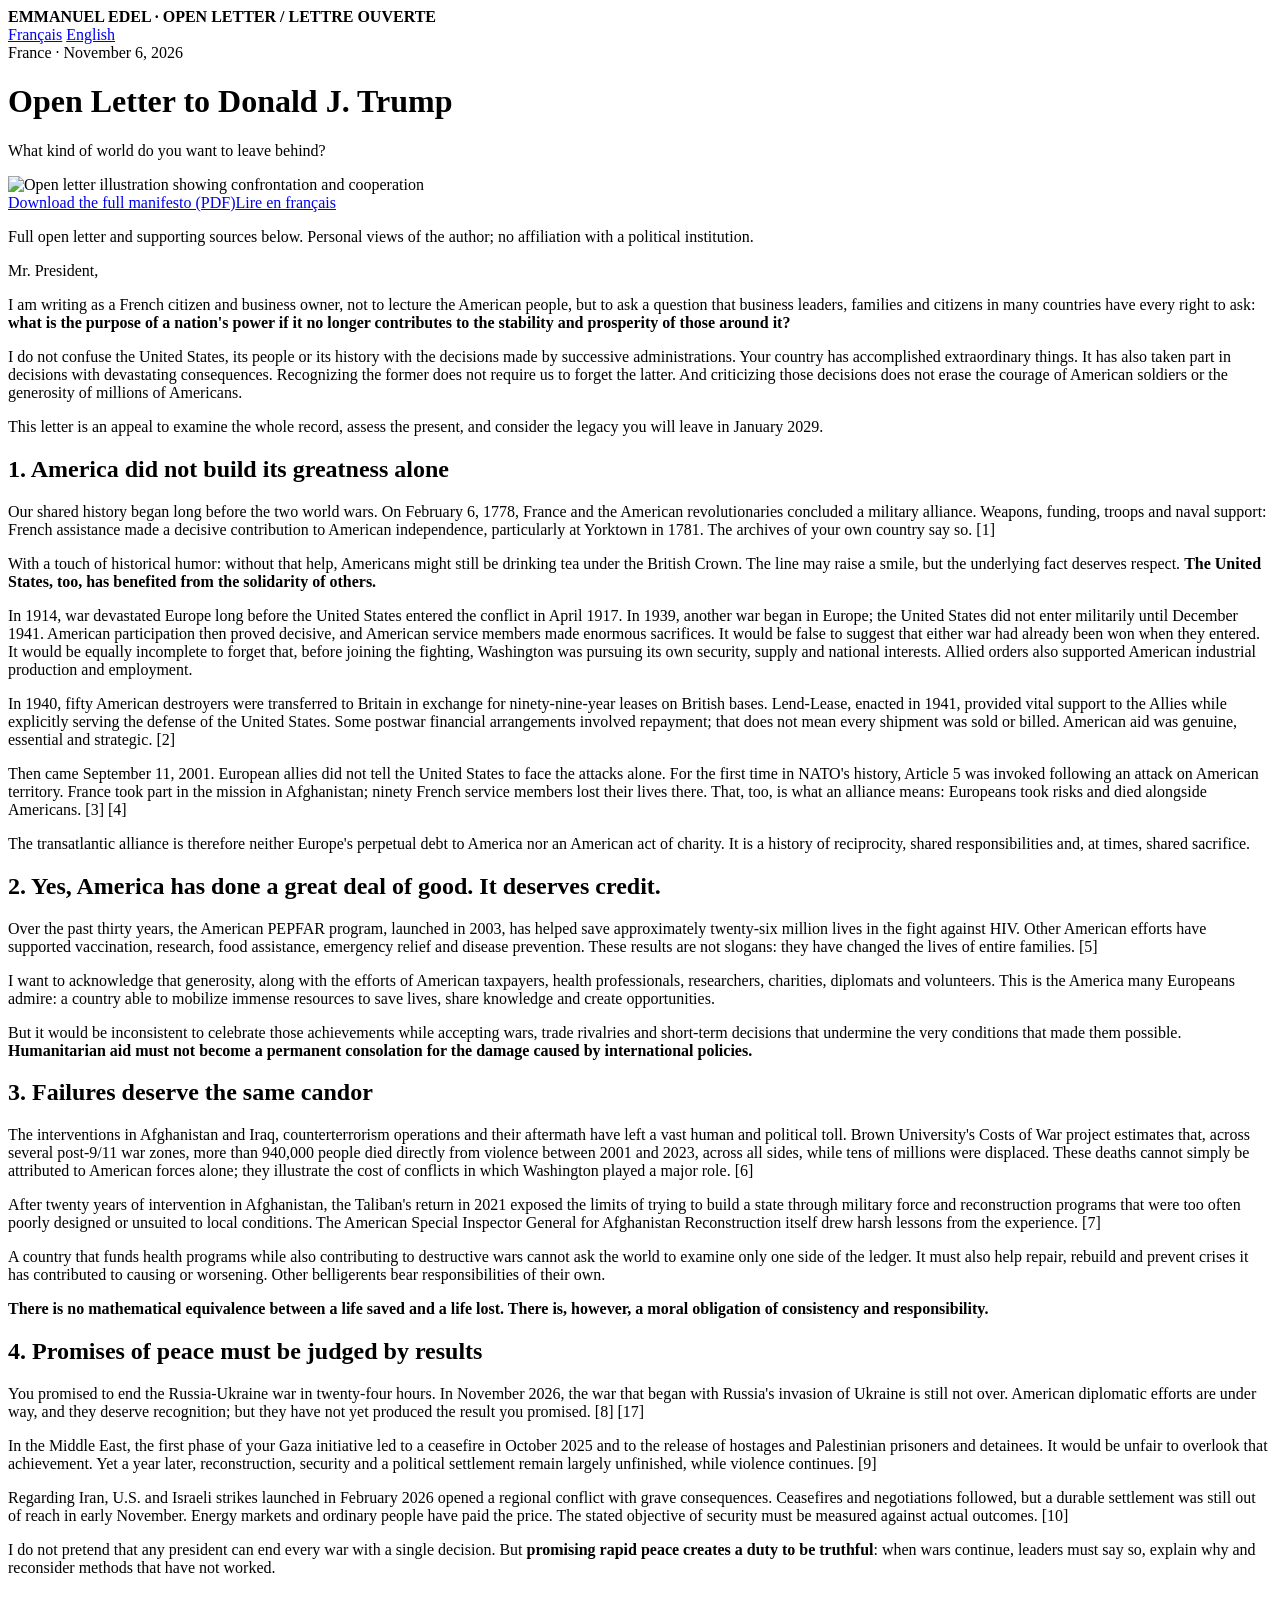
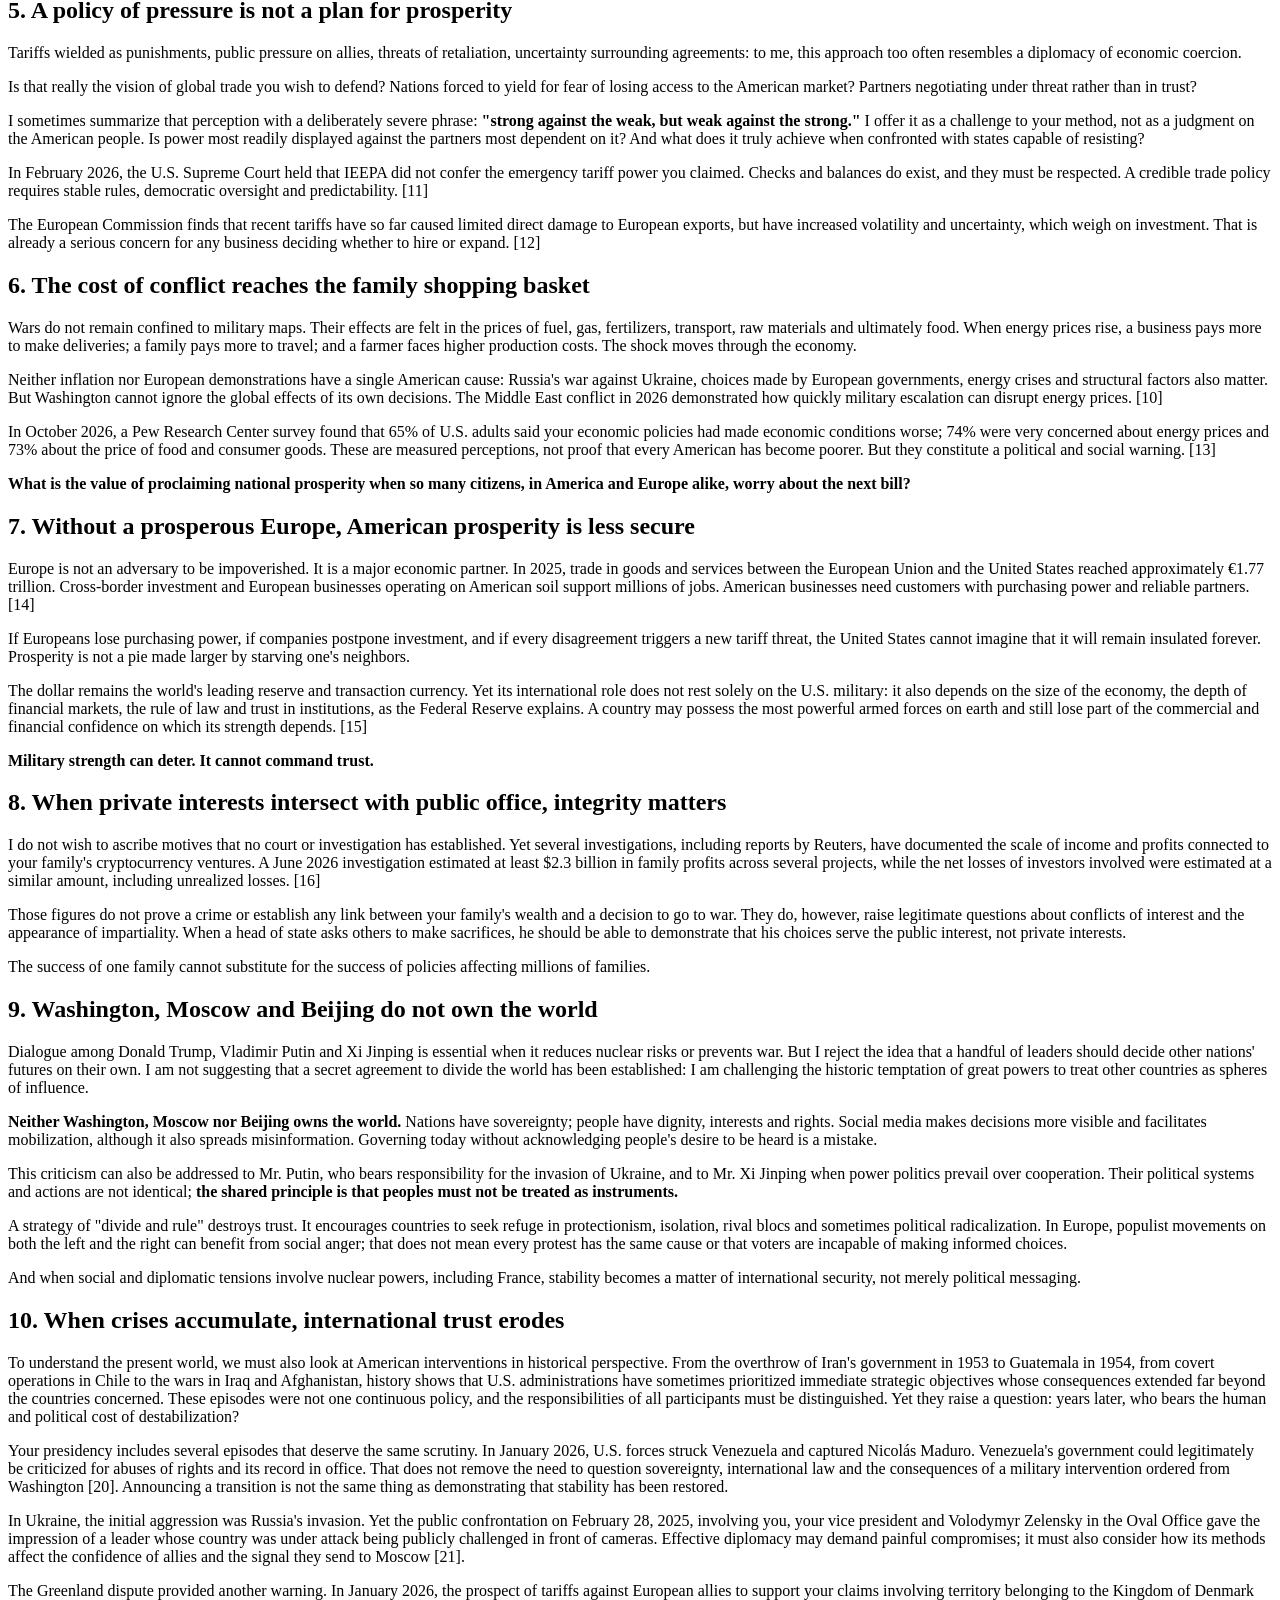
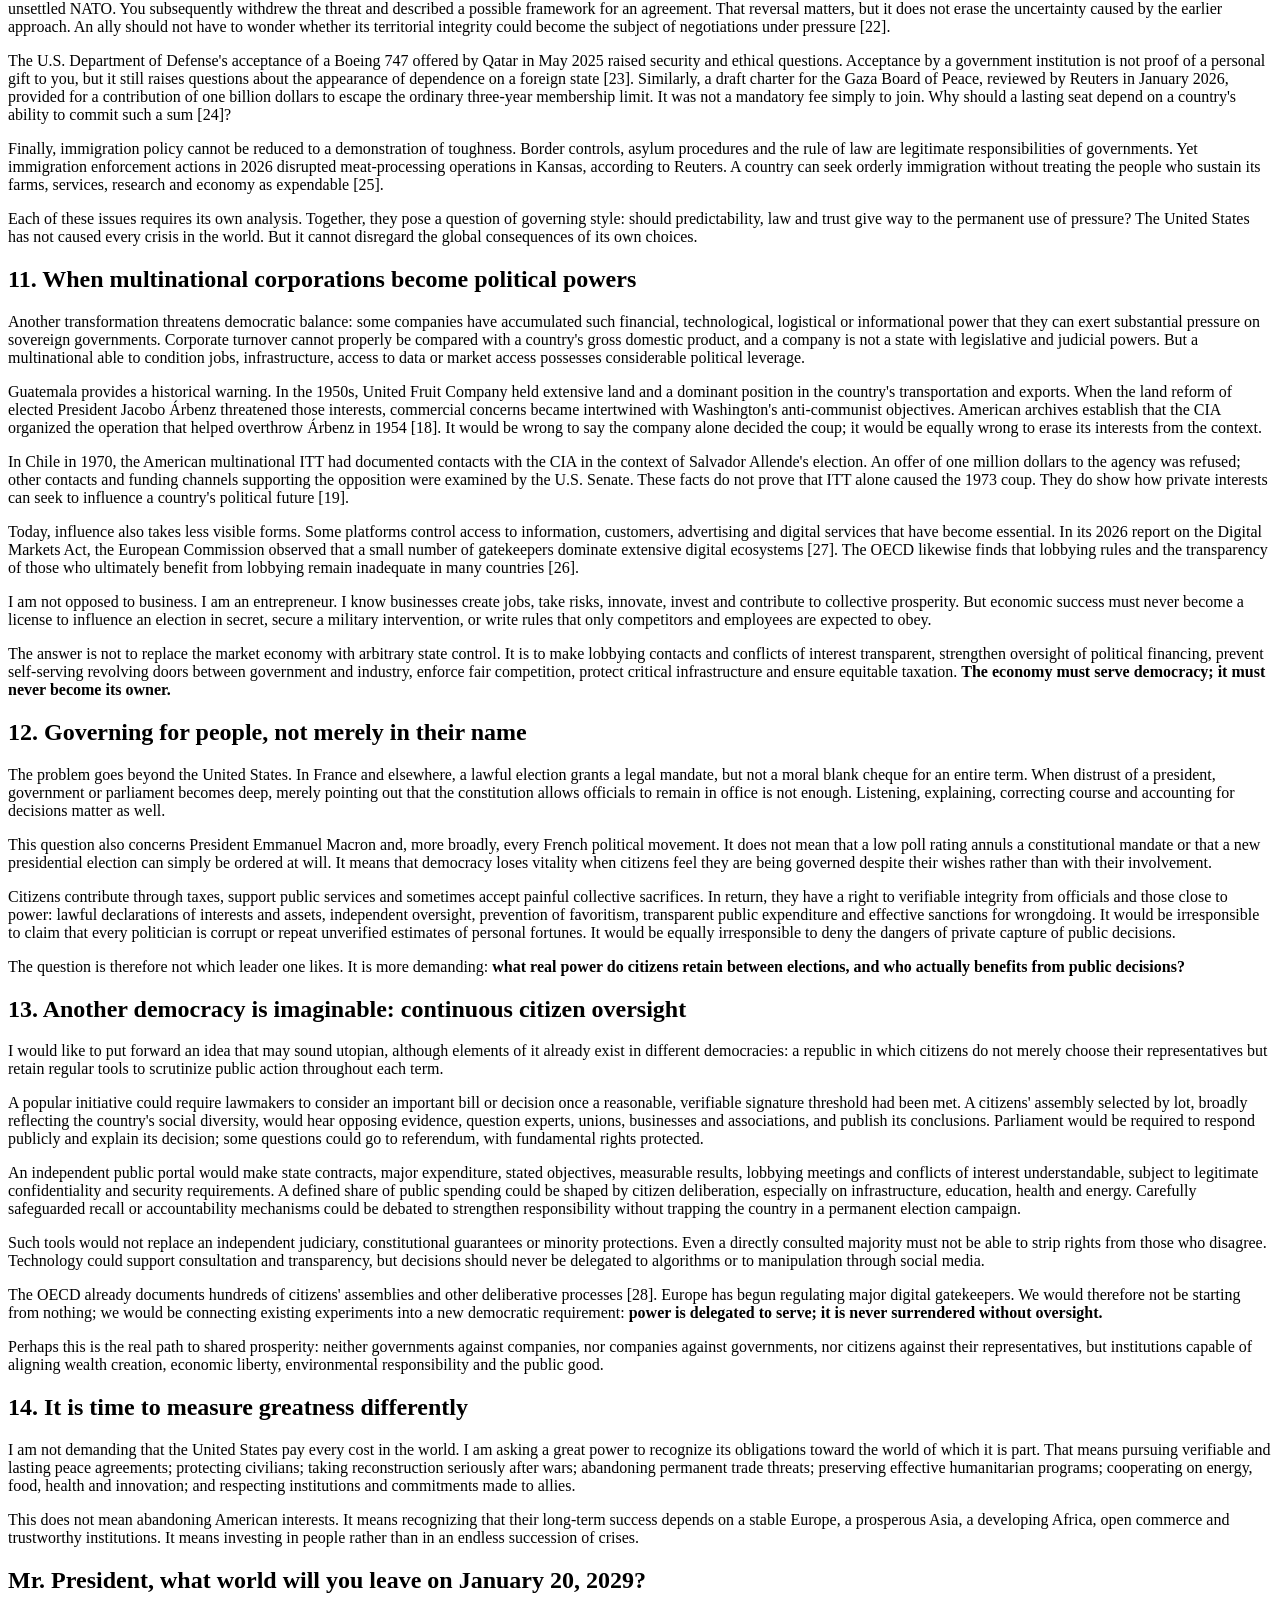
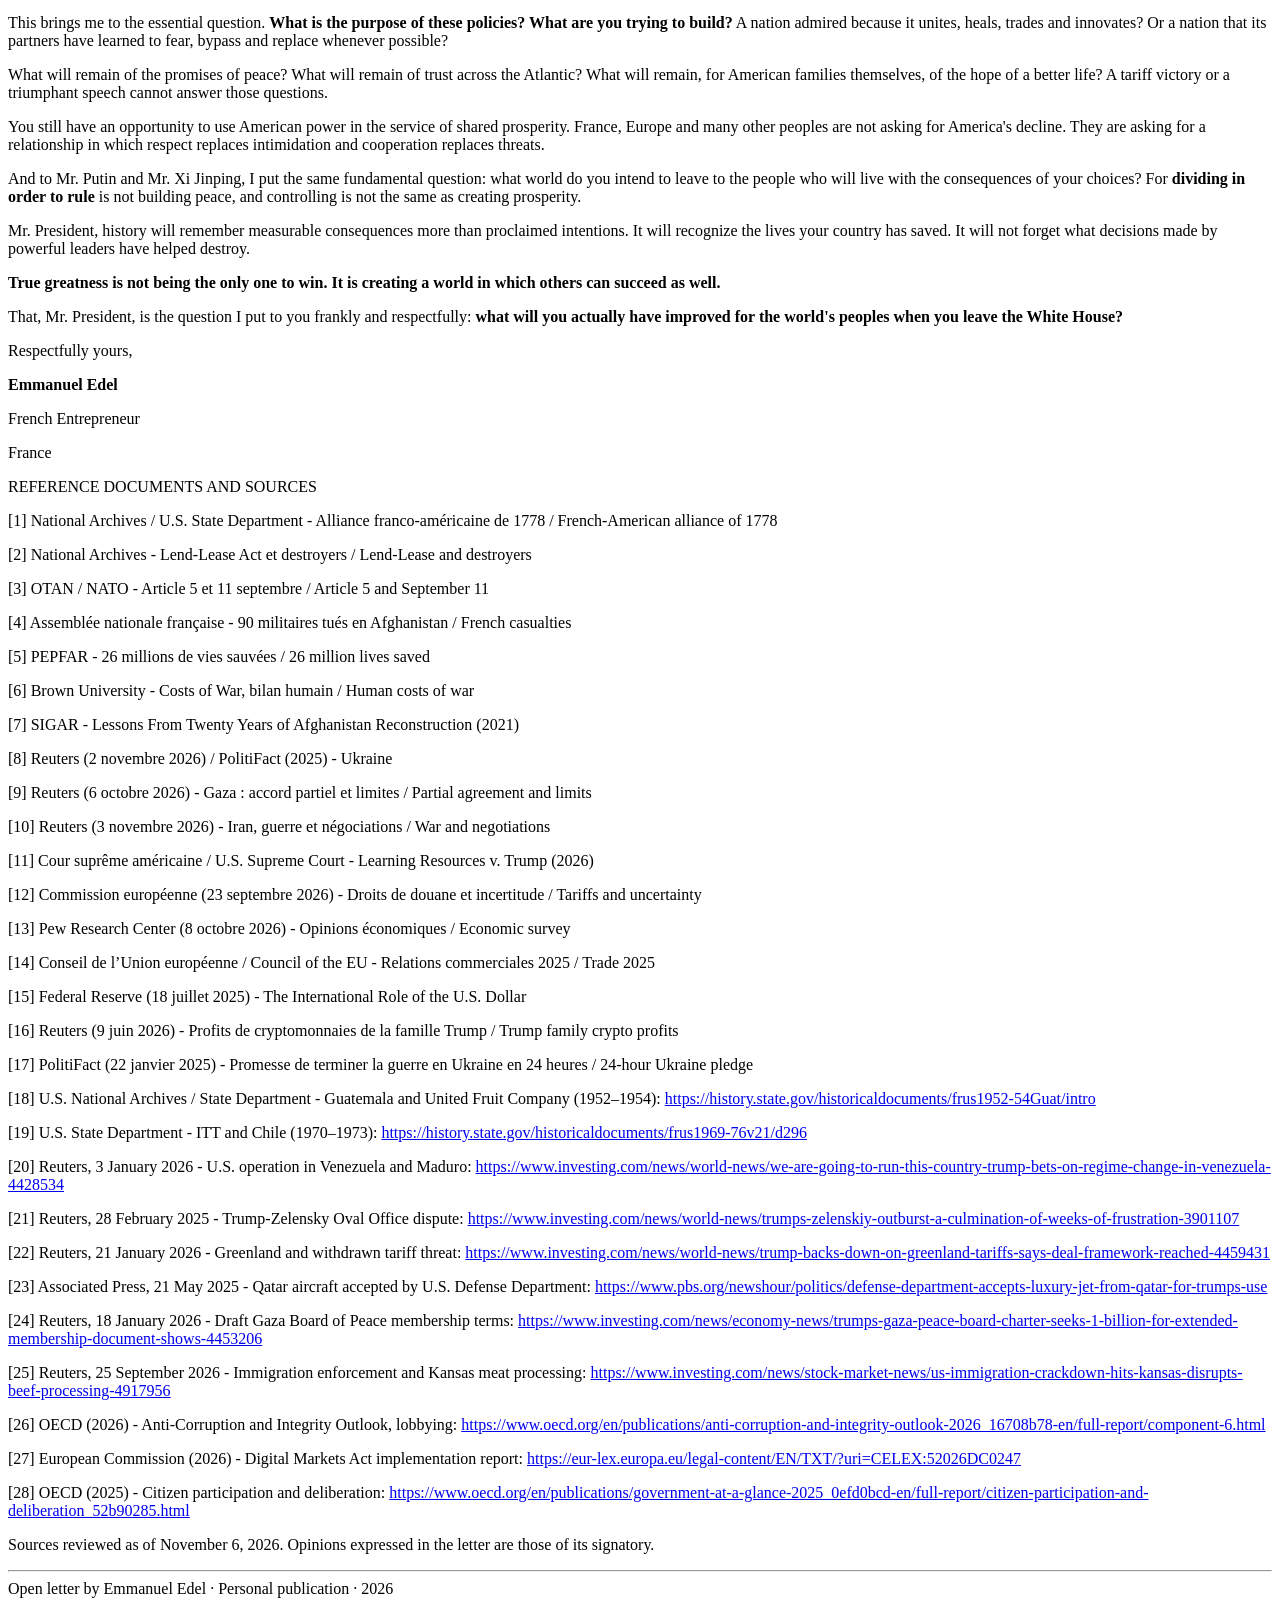
==== index.html @ 05bc0a92 "Publish index.html full bilingual manifesto page" ====
<!DOCTYPE html>
<html lang="en"><head><meta charset="utf-8"/><meta content="width=device-width,initial-scale=1" name="viewport"/><meta content="What kind of world do you want to leave behind?" name="description"/><title>Open Letter to Donald J. Trump — Emmanuel Edel</title><link href="style.css" rel="stylesheet"/><link href="index.html" hreflang="en" rel="alternate"/><link href="fr.html" hreflang="fr" rel="alternate"/><meta content="article" property="og:type"/><meta content="Open letter to Donald Trump | Emmanuel Edel" property="og:title"/><meta content="What kind of world do you want to leave behind? A sourced open letter in English and French." property="og:description"/><meta content="https://emmanuel67140.github.io/manifeste-avenir-des-peuples/poster-en.png" property="og:image"/><link href="https://emmanuel67140.github.io/manifeste-avenir-des-peuples/index.html" rel="canonical"/></head>
<body><div class="top"><div><b>EMMANUEL EDEL · OPEN LETTER / LETTRE OUVERTE</b><nav aria-label="Language"><a href="fr.html" lang="fr">Français</a> <a href="index.html" lang="en">English</a></nav></div></div>
<header><div class="date">France · November 6, 2026</div>
<h1>Open Letter to Donald J. Trump</h1><p class="dek">What kind of world do you want to leave behind?</p>
<img alt="Open letter illustration showing confrontation and cooperation" class="heroimg" loading="lazy" src="poster-en.png"/>
<div class="actions"><a class="btn" download="" href="manifesto-en.pdf">Download the full manifesto (PDF)</a><a class="btn alt" href="fr.html">Lire en français</a></div></header>
<p class="summary">Full open letter and supporting sources below. Personal views of the author; no affiliation with a political institution.</p>
<div class="layout"><div></div><article>
<p>Mr. President,</p><p>I am writing as a French citizen and business owner, not to lecture the American people, but to ask a question that business leaders, families and citizens in many countries have every right to ask: <strong>what is the purpose of a nation's power if it no longer contributes to the stability and prosperity of those around it?</strong></p><p>I do not confuse the United States, its people or its history with the decisions made by successive administrations. Your country has accomplished extraordinary things. It has also taken part in decisions with devastating consequences. Recognizing the former does not require us to forget the latter. And criticizing those decisions does not erase the courage of American soldiers or the generosity of millions of Americans.</p><p>This letter is an appeal to examine the whole record, assess the present, and consider the legacy you will leave in January 2029.</p><h2 id="section-1">1. America did not build its greatness alone</h2><p>Our shared history began long before the two world wars. On February 6, 1778, France and the American revolutionaries concluded a military alliance. Weapons, funding, troops and naval support: French assistance made a decisive contribution to American independence, particularly at Yorktown in 1781. The archives of your own country say so. [1]</p><p>With a touch of historical humor: without that help, Americans might still be drinking tea under the British Crown. The line may raise a smile, but the underlying fact deserves respect. <strong>The United States, too, has benefited from the solidarity of others.</strong></p><p>In 1914, war devastated Europe long before the United States entered the conflict in April 1917. In 1939, another war began in Europe; the United States did not enter militarily until December 1941. American participation then proved decisive, and American service members made enormous sacrifices. It would be false to suggest that either war had already been won when they entered. It would be equally incomplete to forget that, before joining the fighting, Washington was pursuing its own security, supply and national interests. Allied orders also supported American industrial production and employment.</p><p>In 1940, fifty American destroyers were transferred to Britain in exchange for ninety-nine-year leases on British bases. Lend-Lease, enacted in 1941, provided vital support to the Allies while explicitly serving the defense of the United States. Some postwar financial arrangements involved repayment; that does not mean every shipment was sold or billed. American aid was genuine, essential and strategic. [2]</p><p>Then came September 11, 2001. European allies did not tell the United States to face the attacks alone. For the first time in NATO's history, Article 5 was invoked following an attack on American territory. France took part in the mission in Afghanistan; ninety French service members lost their lives there. That, too, is what an alliance means: Europeans took risks and died alongside Americans. [3] [4]</p><p>The transatlantic alliance is therefore neither Europe's perpetual debt to America nor an American act of charity. It is a history of reciprocity, shared responsibilities and, at times, shared sacrifice.</p><h2 id="section-2">2. Yes, America has done a great deal of good. It deserves credit.</h2><p>Over the past thirty years, the American PEPFAR program, launched in 2003, has helped save approximately twenty-six million lives in the fight against HIV. Other American efforts have supported vaccination, research, food assistance, emergency relief and disease prevention. These results are not slogans: they have changed the lives of entire families. [5]</p><p>I want to acknowledge that generosity, along with the efforts of American taxpayers, health professionals, researchers, charities, diplomats and volunteers. This is the America many Europeans admire: a country able to mobilize immense resources to save lives, share knowledge and create opportunities.</p><p>But it would be inconsistent to celebrate those achievements while accepting wars, trade rivalries and short-term decisions that undermine the very conditions that made them possible. <strong>Humanitarian aid must not become a permanent consolation for the damage caused by international policies.</strong></p><h2 id="section-3">3. Failures deserve the same candor</h2><p>The interventions in Afghanistan and Iraq, counterterrorism operations and their aftermath have left a vast human and political toll. Brown University's Costs of War project estimates that, across several post-9/11 war zones, more than 940,000 people died directly from violence between 2001 and 2023, across all sides, while tens of millions were displaced. These deaths cannot simply be attributed to American forces alone; they illustrate the cost of conflicts in which Washington played a major role. [6]</p><p>After twenty years of intervention in Afghanistan, the Taliban's return in 2021 exposed the limits of trying to build a state through military force and reconstruction programs that were too often poorly designed or unsuited to local conditions. The American Special Inspector General for Afghanistan Reconstruction itself drew harsh lessons from the experience. [7]</p><p>A country that funds health programs while also contributing to destructive wars cannot ask the world to examine only one side of the ledger. It must also help repair, rebuild and prevent crises it has contributed to causing or worsening. Other belligerents bear responsibilities of their own.</p><p><strong>There is no mathematical equivalence between a life saved and a life lost. There is, however, a moral obligation of consistency and responsibility.</strong></p><h2 id="section-4">4. Promises of peace must be judged by results</h2><p>You promised to end the Russia-Ukraine war in twenty-four hours. In November 2026, the war that began with Russia's invasion of Ukraine is still not over. American diplomatic efforts are under way, and they deserve recognition; but they have not yet produced the result you promised. [8] [17]</p><p>In the Middle East, the first phase of your Gaza initiative led to a ceasefire in October 2025 and to the release of hostages and Palestinian prisoners and detainees. It would be unfair to overlook that achievement. Yet a year later, reconstruction, security and a political settlement remain largely unfinished, while violence continues. [9]</p><p>Regarding Iran, U.S. and Israeli strikes launched in February 2026 opened a regional conflict with grave consequences. Ceasefires and negotiations followed, but a durable settlement was still out of reach in early November. Energy markets and ordinary people have paid the price. The stated objective of security must be measured against actual outcomes. [10]</p><p>I do not pretend that any president can end every war with a single decision. But <strong>promising rapid peace creates a duty to be truthful</strong>: when wars continue, leaders must say so, explain why and reconsider methods that have not worked.</p><h2 id="section-5">5. A policy of pressure is not a plan for prosperity</h2><p>Tariffs wielded as punishments, public pressure on allies, threats of retaliation, uncertainty surrounding agreements: to me, this approach too often resembles a diplomacy of economic coercion.</p><p>Is that really the vision of global trade you wish to defend? Nations forced to yield for fear of losing access to the American market? Partners negotiating under threat rather than in trust?</p><p>I sometimes summarize that perception with a deliberately severe phrase: <strong>"strong against the weak, but weak against the strong."</strong> I offer it as a challenge to your method, not as a judgment on the American people. Is power most readily displayed against the partners most dependent on it? And what does it truly achieve when confronted with states capable of resisting?</p><p>In February 2026, the U.S. Supreme Court held that IEEPA did not confer the emergency tariff power you claimed. Checks and balances do exist, and they must be respected. A credible trade policy requires stable rules, democratic oversight and predictability. [11]</p><p>The European Commission finds that recent tariffs have so far caused limited direct damage to European exports, but have increased volatility and uncertainty, which weigh on investment. That is already a serious concern for any business deciding whether to hire or expand. [12]</p><h2 id="section-6">6. The cost of conflict reaches the family shopping basket</h2><p>Wars do not remain confined to military maps. Their effects are felt in the prices of fuel, gas, fertilizers, transport, raw materials and ultimately food. When energy prices rise, a business pays more to make deliveries; a family pays more to travel; and a farmer faces higher production costs. The shock moves through the economy.</p><p>Neither inflation nor European demonstrations have a single American cause: Russia's war against Ukraine, choices made by European governments, energy crises and structural factors also matter. But Washington cannot ignore the global effects of its own decisions. The Middle East conflict in 2026 demonstrated how quickly military escalation can disrupt energy prices. [10]</p><p>In October 2026, a Pew Research Center survey found that 65% of U.S. adults said your economic policies had made economic conditions worse; 74% were very concerned about energy prices and 73% about the price of food and consumer goods. These are measured perceptions, not proof that every American has become poorer. But they constitute a political and social warning. [13]</p><p><strong>What is the value of proclaiming national prosperity when so many citizens, in America and Europe alike, worry about the next bill?</strong></p><h2 id="section-7">7. Without a prosperous Europe, American prosperity is less secure</h2><p>Europe is not an adversary to be impoverished. It is a major economic partner. In 2025, trade in goods and services between the European Union and the United States reached approximately €1.77 trillion. Cross-border investment and European businesses operating on American soil support millions of jobs. American businesses need customers with purchasing power and reliable partners. [14]</p><p>If Europeans lose purchasing power, if companies postpone investment, and if every disagreement triggers a new tariff threat, the United States cannot imagine that it will remain insulated forever. Prosperity is not a pie made larger by starving one's neighbors.</p><p>The dollar remains the world's leading reserve and transaction currency. Yet its international role does not rest solely on the U.S. military: it also depends on the size of the economy, the depth of financial markets, the rule of law and trust in institutions, as the Federal Reserve explains. A country may possess the most powerful armed forces on earth and still lose part of the commercial and financial confidence on which its strength depends. [15]</p><p><strong>Military strength can deter. It cannot command trust.</strong></p><h2 id="section-8">8. When private interests intersect with public office, integrity matters</h2><p>I do not wish to ascribe motives that no court or investigation has established. Yet several investigations, including reports by Reuters, have documented the scale of income and profits connected to your family's cryptocurrency ventures. A June 2026 investigation estimated at least $2.3 billion in family profits across several projects, while the net losses of investors involved were estimated at a similar amount, including unrealized losses. [16]</p><p>Those figures do not prove a crime or establish any link between your family's wealth and a decision to go to war. They do, however, raise legitimate questions about conflicts of interest and the appearance of impartiality. When a head of state asks others to make sacrifices, he should be able to demonstrate that his choices serve the public interest, not private interests.</p><p>The success of one family cannot substitute for the success of policies affecting millions of families.</p><h2 id="section-9">9. Washington, Moscow and Beijing do not own the world</h2><p>Dialogue among Donald Trump, Vladimir Putin and Xi Jinping is essential when it reduces nuclear risks or prevents war. But I reject the idea that a handful of leaders should decide other nations' futures on their own. I am not suggesting that a secret agreement to divide the world has been established: I am challenging the historic temptation of great powers to treat other countries as spheres of influence.</p><p><strong>Neither Washington, Moscow nor Beijing owns the world.</strong> Nations have sovereignty; people have dignity, interests and rights. Social media makes decisions more visible and facilitates mobilization, although it also spreads misinformation. Governing today without acknowledging people's desire to be heard is a mistake.</p><p>This criticism can also be addressed to Mr. Putin, who bears responsibility for the invasion of Ukraine, and to Mr. Xi Jinping when power politics prevail over cooperation. Their political systems and actions are not identical; <strong>the shared principle is that peoples must not be treated as instruments.</strong></p><p>A strategy of "divide and rule" destroys trust. It encourages countries to seek refuge in protectionism, isolation, rival blocs and sometimes political radicalization. In Europe, populist movements on both the left and the right can benefit from social anger; that does not mean every protest has the same cause or that voters are incapable of making informed choices.</p><p>And when social and diplomatic tensions involve nuclear powers, including France, stability becomes a matter of international security, not merely political messaging.</p><h2 id="section-10">10. When crises accumulate, international trust erodes</h2><p>To understand the present world, we must also look at American interventions in historical perspective. From the overthrow of Iran's government in 1953 to Guatemala in 1954, from covert operations in Chile to the wars in Iraq and Afghanistan, history shows that U.S. administrations have sometimes prioritized immediate strategic objectives whose consequences extended far beyond the countries concerned. These episodes were not one continuous policy, and the responsibilities of all participants must be distinguished. Yet they raise a question: years later, who bears the human and political cost of destabilization?</p><p>Your presidency includes several episodes that deserve the same scrutiny. In January 2026, U.S. forces struck Venezuela and captured Nicolás Maduro. Venezuela's government could legitimately be criticized for abuses of rights and its record in office. That does not remove the need to question sovereignty, international law and the consequences of a military intervention ordered from Washington [20]. Announcing a transition is not the same thing as demonstrating that stability has been restored.</p><p>In Ukraine, the initial aggression was Russia's invasion. Yet the public confrontation on February 28, 2025, involving you, your vice president and Volodymyr Zelensky in the Oval Office gave the impression of a leader whose country was under attack being publicly challenged in front of cameras. Effective diplomacy may demand painful compromises; it must also consider how its methods affect the confidence of allies and the signal they send to Moscow [21].</p><p>The Greenland dispute provided another warning. In January 2026, the prospect of tariffs against European allies to support your claims involving territory belonging to the Kingdom of Denmark unsettled NATO. You subsequently withdrew the threat and described a possible framework for an agreement. That reversal matters, but it does not erase the uncertainty caused by the earlier approach. An ally should not have to wonder whether its territorial integrity could become the subject of negotiations under pressure [22].</p><p>The U.S. Department of Defense's acceptance of a Boeing 747 offered by Qatar in May 2025 raised security and ethical questions. Acceptance by a government institution is not proof of a personal gift to you, but it still raises questions about the appearance of dependence on a foreign state [23]. Similarly, a draft charter for the Gaza Board of Peace, reviewed by Reuters in January 2026, provided for a contribution of one billion dollars to escape the ordinary three-year membership limit. It was not a mandatory fee simply to join. Why should a lasting seat depend on a country's ability to commit such a sum [24]?</p><p>Finally, immigration policy cannot be reduced to a demonstration of toughness. Border controls, asylum procedures and the rule of law are legitimate responsibilities of governments. Yet immigration enforcement actions in 2026 disrupted meat-processing operations in Kansas, according to Reuters. A country can seek orderly immigration without treating the people who sustain its farms, services, research and economy as expendable [25].</p><p>Each of these issues requires its own analysis. Together, they pose a question of governing style: should predictability, law and trust give way to the permanent use of pressure? The United States has not caused every crisis in the world. But it cannot disregard the global consequences of its own choices.</p><h2 id="section-11">11. When multinational corporations become political powers</h2><p>Another transformation threatens democratic balance: some companies have accumulated such financial, technological, logistical or informational power that they can exert substantial pressure on sovereign governments. Corporate turnover cannot properly be compared with a country's gross domestic product, and a company is not a state with legislative and judicial powers. But a multinational able to condition jobs, infrastructure, access to data or market access possesses considerable political leverage.</p><p>Guatemala provides a historical warning. In the 1950s, United Fruit Company held extensive land and a dominant position in the country's transportation and exports. When the land reform of elected President Jacobo Árbenz threatened those interests, commercial concerns became intertwined with Washington's anti-communist objectives. American archives establish that the CIA organized the operation that helped overthrow Árbenz in 1954 [18]. It would be wrong to say the company alone decided the coup; it would be equally wrong to erase its interests from the context.</p><p>In Chile in 1970, the American multinational ITT had documented contacts with the CIA in the context of Salvador Allende's election. An offer of one million dollars to the agency was refused; other contacts and funding channels supporting the opposition were examined by the U.S. Senate. These facts do not prove that ITT alone caused the 1973 coup. They do show how private interests can seek to influence a country's political future [19].</p><p>Today, influence also takes less visible forms. Some platforms control access to information, customers, advertising and digital services that have become essential. In its 2026 report on the Digital Markets Act, the European Commission observed that a small number of gatekeepers dominate extensive digital ecosystems [27]. The OECD likewise finds that lobbying rules and the transparency of those who ultimately benefit from lobbying remain inadequate in many countries [26].</p><p>I am not opposed to business. I am an entrepreneur. I know businesses create jobs, take risks, innovate, invest and contribute to collective prosperity. But economic success must never become a license to influence an election in secret, secure a military intervention, or write rules that only competitors and employees are expected to obey.</p><p>The answer is not to replace the market economy with arbitrary state control. It is to make lobbying contacts and conflicts of interest transparent, strengthen oversight of political financing, prevent self-serving revolving doors between government and industry, enforce fair competition, protect critical infrastructure and ensure equitable taxation. <strong>The economy must serve democracy; it must never become its owner.</strong></p><h2 id="section-12">12. Governing for people, not merely in their name</h2><p>The problem goes beyond the United States. In France and elsewhere, a lawful election grants a legal mandate, but not a moral blank cheque for an entire term. When distrust of a president, government or parliament becomes deep, merely pointing out that the constitution allows officials to remain in office is not enough. Listening, explaining, correcting course and accounting for decisions matter as well.</p><p>This question also concerns President Emmanuel Macron and, more broadly, every French political movement. It does not mean that a low poll rating annuls a constitutional mandate or that a new presidential election can simply be ordered at will. It means that democracy loses vitality when citizens feel they are being governed despite their wishes rather than with their involvement.</p><p>Citizens contribute through taxes, support public services and sometimes accept painful collective sacrifices. In return, they have a right to verifiable integrity from officials and those close to power: lawful declarations of interests and assets, independent oversight, prevention of favoritism, transparent public expenditure and effective sanctions for wrongdoing. It would be irresponsible to claim that every politician is corrupt or repeat unverified estimates of personal fortunes. It would be equally irresponsible to deny the dangers of private capture of public decisions.</p><p>The question is therefore not which leader one likes. It is more demanding: <strong>what real power do citizens retain between elections, and who actually benefits from public decisions?</strong></p><h2 id="section-13">13. Another democracy is imaginable: continuous citizen oversight</h2><p>I would like to put forward an idea that may sound utopian, although elements of it already exist in different democracies: a republic in which citizens do not merely choose their representatives but retain regular tools to scrutinize public action throughout each term.</p><p>A popular initiative could require lawmakers to consider an important bill or decision once a reasonable, verifiable signature threshold had been met. A citizens' assembly selected by lot, broadly reflecting the country's social diversity, would hear opposing evidence, question experts, unions, businesses and associations, and publish its conclusions. Parliament would be required to respond publicly and explain its decision; some questions could go to referendum, with fundamental rights protected.</p><p>An independent public portal would make state contracts, major expenditure, stated objectives, measurable results, lobbying meetings and conflicts of interest understandable, subject to legitimate confidentiality and security requirements. A defined share of public spending could be shaped by citizen deliberation, especially on infrastructure, education, health and energy. Carefully safeguarded recall or accountability mechanisms could be debated to strengthen responsibility without trapping the country in a permanent election campaign.</p><p>Such tools would not replace an independent judiciary, constitutional guarantees or minority protections. Even a directly consulted majority must not be able to strip rights from those who disagree. Technology could support consultation and transparency, but decisions should never be delegated to algorithms or to manipulation through social media.</p><p>The OECD already documents hundreds of citizens' assemblies and other deliberative processes [28]. Europe has begun regulating major digital gatekeepers. We would therefore not be starting from nothing; we would be connecting existing experiments into a new democratic requirement: <strong>power is delegated to serve; it is never surrendered without oversight.</strong></p><p>Perhaps this is the real path to shared prosperity: neither governments against companies, nor companies against governments, nor citizens against their representatives, but institutions capable of aligning wealth creation, economic liberty, environmental responsibility and the public good.</p><h2 id="section-14">14. It is time to measure greatness differently</h2><p>I am not demanding that the United States pay every cost in the world. I am asking a great power to recognize its obligations toward the world of which it is part. That means pursuing verifiable and lasting peace agreements; protecting civilians; taking reconstruction seriously after wars; abandoning permanent trade threats; preserving effective humanitarian programs; cooperating on energy, food, health and innovation; and respecting institutions and commitments made to allies.</p><p>This does not mean abandoning American interests. It means recognizing that their long-term success depends on a stable Europe, a prosperous Asia, a developing Africa, open commerce and trustworthy institutions. It means investing in people rather than in an endless succession of crises.</p><h2 id="section-15">Mr. President, what world will you leave on January 20, 2029?</h2><p>This brings me to the essential question. <strong>What is the purpose of these policies? What are you trying to build?</strong> A nation admired because it unites, heals, trades and innovates? Or a nation that its partners have learned to fear, bypass and replace whenever possible?</p><p>What will remain of the promises of peace? What will remain of trust across the Atlantic? What will remain, for American families themselves, of the hope of a better life? A tariff victory or a triumphant speech cannot answer those questions.</p><p>You still have an opportunity to use American power in the service of shared prosperity. France, Europe and many other peoples are not asking for America's decline. They are asking for a relationship in which respect replaces intimidation and cooperation replaces threats.</p><p>And to Mr. Putin and Mr. Xi Jinping, I put the same fundamental question: what world do you intend to leave to the people who will live with the consequences of your choices? For <strong>dividing in order to rule</strong> is not building peace, and controlling is not the same as creating prosperity.</p><p>Mr. President, history will remember measurable consequences more than proclaimed intentions. It will recognize the lives your country has saved. It will not forget what decisions made by powerful leaders have helped destroy.</p><p><strong>True greatness is not being the only one to win. It is creating a world in which others can succeed as well.</strong></p><p>That, Mr. President, is the question I put to you frankly and respectfully: <strong>what will you actually have improved for the world's peoples when you leave the White House?</strong></p><p>Respectfully yours,</p><p><strong>Emmanuel Edel</strong></p><p>French Entrepreneur</p><p>France</p><p class="signed">REFERENCE DOCUMENTS AND SOURCES</p><p class="source">[1] National Archives / U.S. State Department - Alliance franco-américaine de 1778 / French-American alliance of 1778</p><p class="source">[2] National Archives - Lend-Lease Act et destroyers / Lend-Lease and destroyers</p><p class="source">[3] OTAN / NATO - Article 5 et 11 septembre / Article 5 and September 11</p><p class="source">[4] Assemblée nationale française - 90 militaires tués en Afghanistan / French casualties</p><p class="source">[5] PEPFAR - 26 millions de vies sauvées / 26 million lives saved</p><p class="source">[6] Brown University - Costs of War, bilan humain / Human costs of war</p><p class="source">[7] SIGAR - Lessons From Twenty Years of Afghanistan Reconstruction (2021)</p><p class="source">[8] Reuters (2 novembre 2026) / PolitiFact (2025) - Ukraine</p><p class="source">[9] Reuters (6 octobre 2026) - Gaza : accord partiel et limites / Partial agreement and limits</p><p class="source">[10] Reuters (3 novembre 2026) - Iran, guerre et négociations / War and negotiations</p><p class="source">[11] Cour suprême américaine / U.S. Supreme Court - Learning Resources v. Trump (2026)</p><p class="source">[12] Commission européenne (23 septembre 2026) - Droits de douane et incertitude / Tariffs and uncertainty</p><p class="source">[13] Pew Research Center (8 octobre 2026) - Opinions économiques / Economic survey</p><p class="source">[14] Conseil de l’Union européenne / Council of the EU - Relations commerciales 2025 / Trade 2025</p><p class="source">[15] Federal Reserve (18 juillet 2025) - The International Role of the U.S. Dollar</p><p class="source">[16] Reuters (9 juin 2026) - Profits de cryptomonnaies de la famille Trump / Trump family crypto profits</p><p class="source">[17] PolitiFact (22 janvier 2025) - Promesse de terminer la guerre en Ukraine en 24 heures / 24-hour Ukraine pledge</p><p class="source">[18] U.S. National Archives / State Department - Guatemala and United Fruit Company (1952–1954): <a href="https://history.state.gov/historicaldocuments/frus1952-54Guat/intro" rel="noopener noreferrer" target="_blank">https://history.state.gov/historicaldocuments/frus1952-54Guat/intro</a></p><p class="source">[19] U.S. State Department - ITT and Chile (1970–1973): <a href="https://history.state.gov/historicaldocuments/frus1969-76v21/d296" rel="noopener noreferrer" target="_blank">https://history.state.gov/historicaldocuments/frus1969-76v21/d296</a></p><p class="source">[20] Reuters, 3 January 2026 - U.S. operation in Venezuela and Maduro: <a href="https://www.investing.com/news/world-news/we-are-going-to-run-this-country-trump-bets-on-regime-change-in-venezuela-4428534" rel="noopener noreferrer" target="_blank">https://www.investing.com/news/world-news/we-are-going-to-run-this-country-trump-bets-on-regime-change-in-venezuela-4428534</a></p><p class="source">[21] Reuters, 28 February 2025 - Trump-Zelensky Oval Office dispute: <a href="https://www.investing.com/news/world-news/trumps-zelenskiy-outburst-a-culmination-of-weeks-of-frustration-3901107" rel="noopener noreferrer" target="_blank">https://www.investing.com/news/world-news/trumps-zelenskiy-outburst-a-culmination-of-weeks-of-frustration-3901107</a></p><p class="source">[22] Reuters, 21 January 2026 - Greenland and withdrawn tariff threat: <a href="https://www.investing.com/news/world-news/trump-backs-down-on-greenland-tariffs-says-deal-framework-reached-4459431" rel="noopener noreferrer" target="_blank">https://www.investing.com/news/world-news/trump-backs-down-on-greenland-tariffs-says-deal-framework-reached-4459431</a></p><p class="source">[23] Associated Press, 21 May 2025 - Qatar aircraft accepted by U.S. Defense Department: <a href="https://www.pbs.org/newshour/politics/defense-department-accepts-luxury-jet-from-qatar-for-trumps-use" rel="noopener noreferrer" target="_blank">https://www.pbs.org/newshour/politics/defense-department-accepts-luxury-jet-from-qatar-for-trumps-use</a></p><p class="source">[24] Reuters, 18 January 2026 - Draft Gaza Board of Peace membership terms: <a href="https://www.investing.com/news/economy-news/trumps-gaza-peace-board-charter-seeks-1-billion-for-extended-membership-document-shows-4453206" rel="noopener noreferrer" target="_blank">https://www.investing.com/news/economy-news/trumps-gaza-peace-board-charter-seeks-1-billion-for-extended-membership-document-shows-4453206</a></p><p class="source">[25] Reuters, 25 September 2026 - Immigration enforcement and Kansas meat processing: <a href="https://www.investing.com/news/stock-market-news/us-immigration-crackdown-hits-kansas-disrupts-beef-processing-4917956" rel="noopener noreferrer" target="_blank">https://www.investing.com/news/stock-market-news/us-immigration-crackdown-hits-kansas-disrupts-beef-processing-4917956</a></p><p class="source">[26] OECD (2026) - Anti-Corruption and Integrity Outlook, lobbying: <a href="https://www.oecd.org/en/publications/anti-corruption-and-integrity-outlook-2026_16708b78-en/full-report/component-6.html" rel="noopener noreferrer" target="_blank">https://www.oecd.org/en/publications/anti-corruption-and-integrity-outlook-2026_16708b78-en/full-report/component-6.html</a></p><p class="source">[27] European Commission (2026) - Digital Markets Act implementation report: <a href="https://eur-lex.europa.eu/legal-content/EN/TXT/?uri=CELEX:52026DC0247" rel="noopener noreferrer" target="_blank">https://eur-lex.europa.eu/legal-content/EN/TXT/?uri=CELEX:52026DC0247</a></p><p class="source">[28] OECD (2025) - Citizen participation and deliberation: <a href="https://www.oecd.org/en/publications/government-at-a-glance-2025_0efd0bcd-en/full-report/citizen-participation-and-deliberation_52b90285.html" rel="noopener noreferrer" target="_blank">https://www.oecd.org/en/publications/government-at-a-glance-2025_0efd0bcd-en/full-report/citizen-participation-and-deliberation_52b90285.html</a></p><p class="disclaimer">Sources reviewed as of November 6, 2026. Opinions expressed in the letter are those of its signatory.</p>
</article></div>
<footer class="foot"><hr/>Open letter by Emmanuel Edel · Personal publication · 2026</footer>
</body></html>
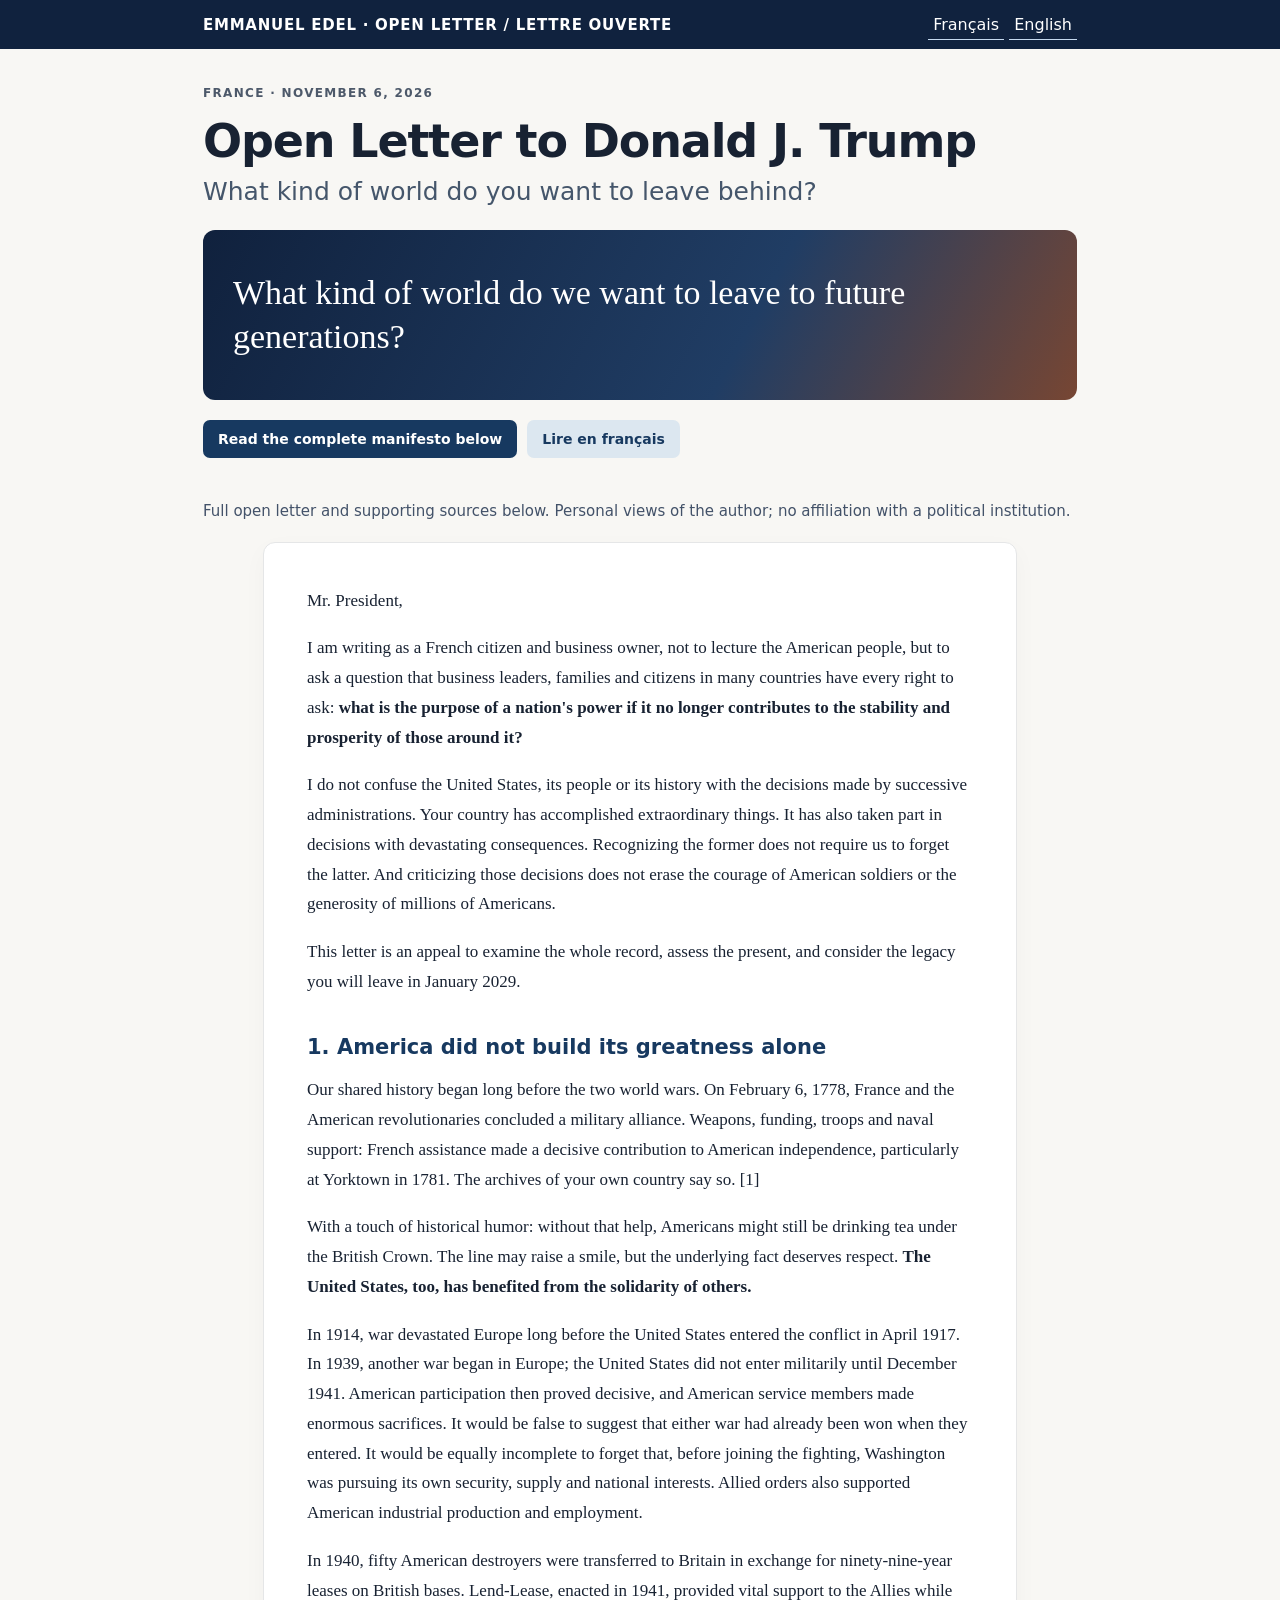
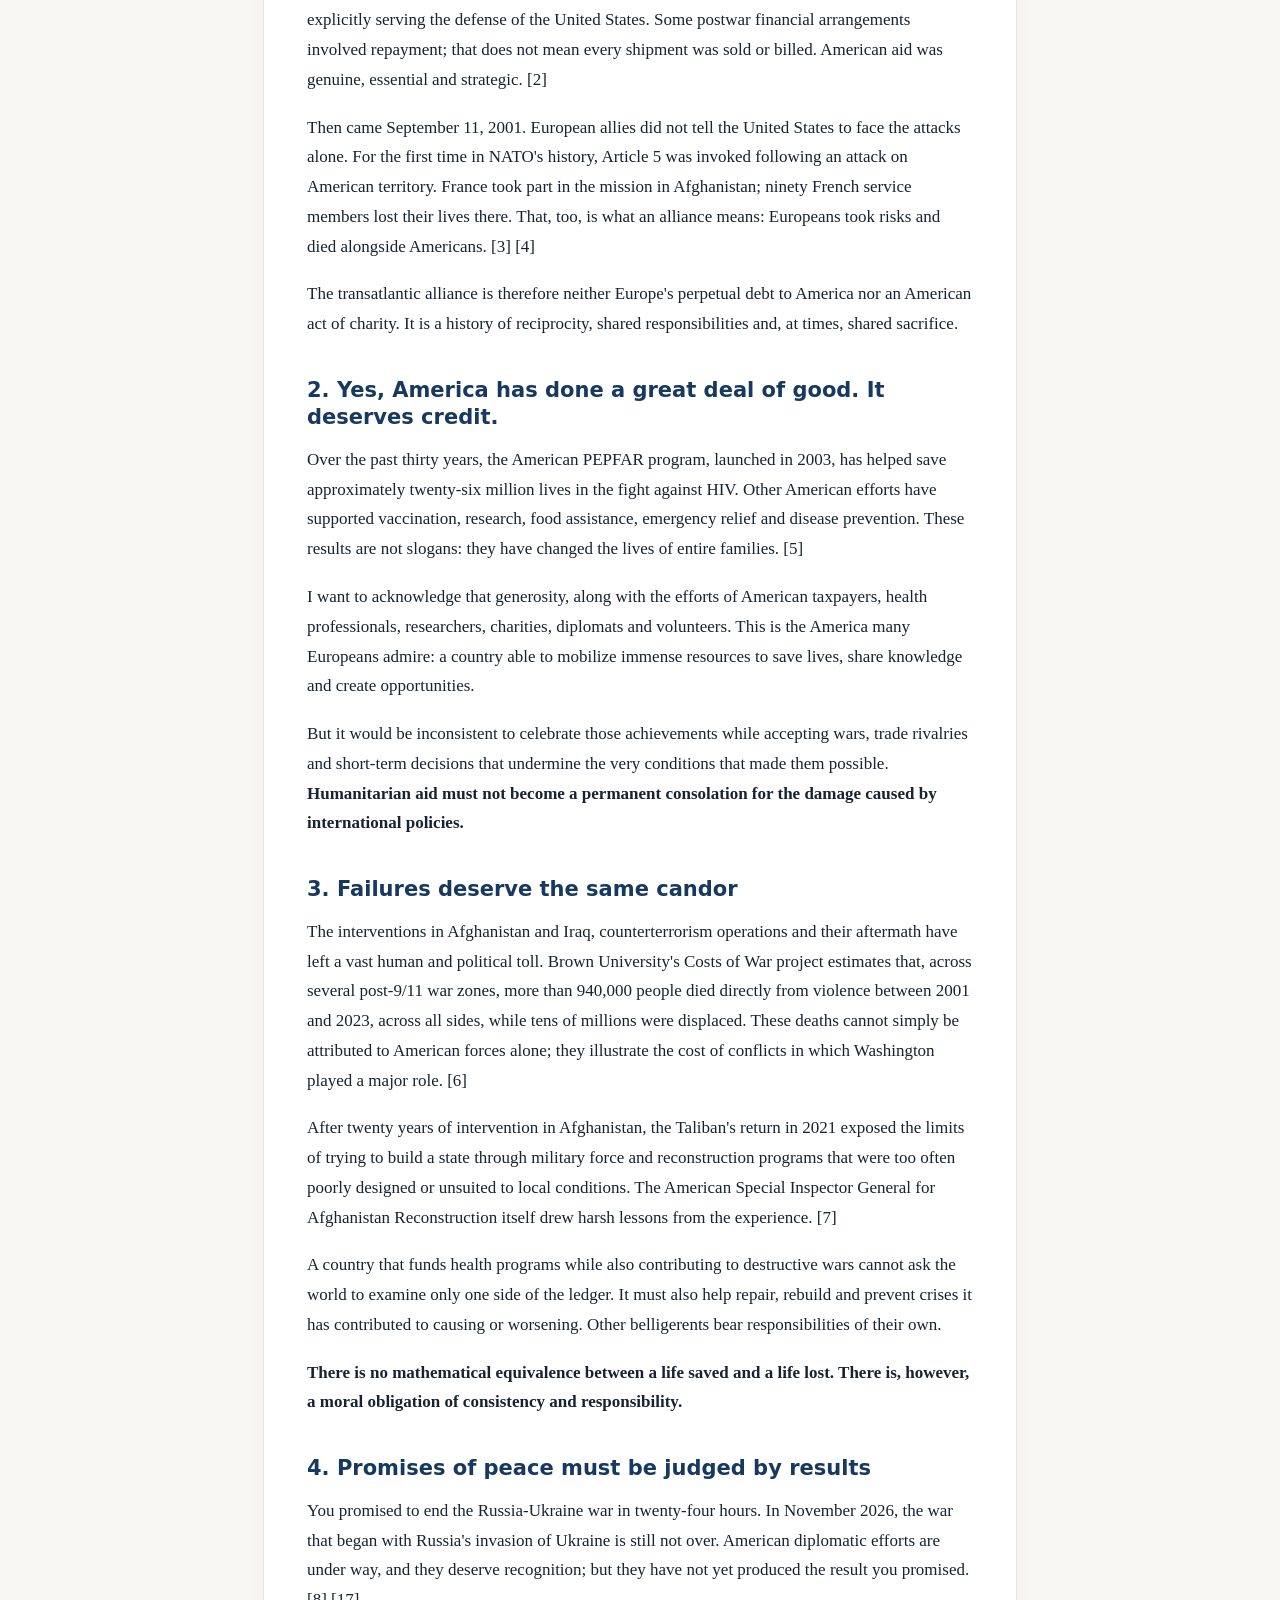
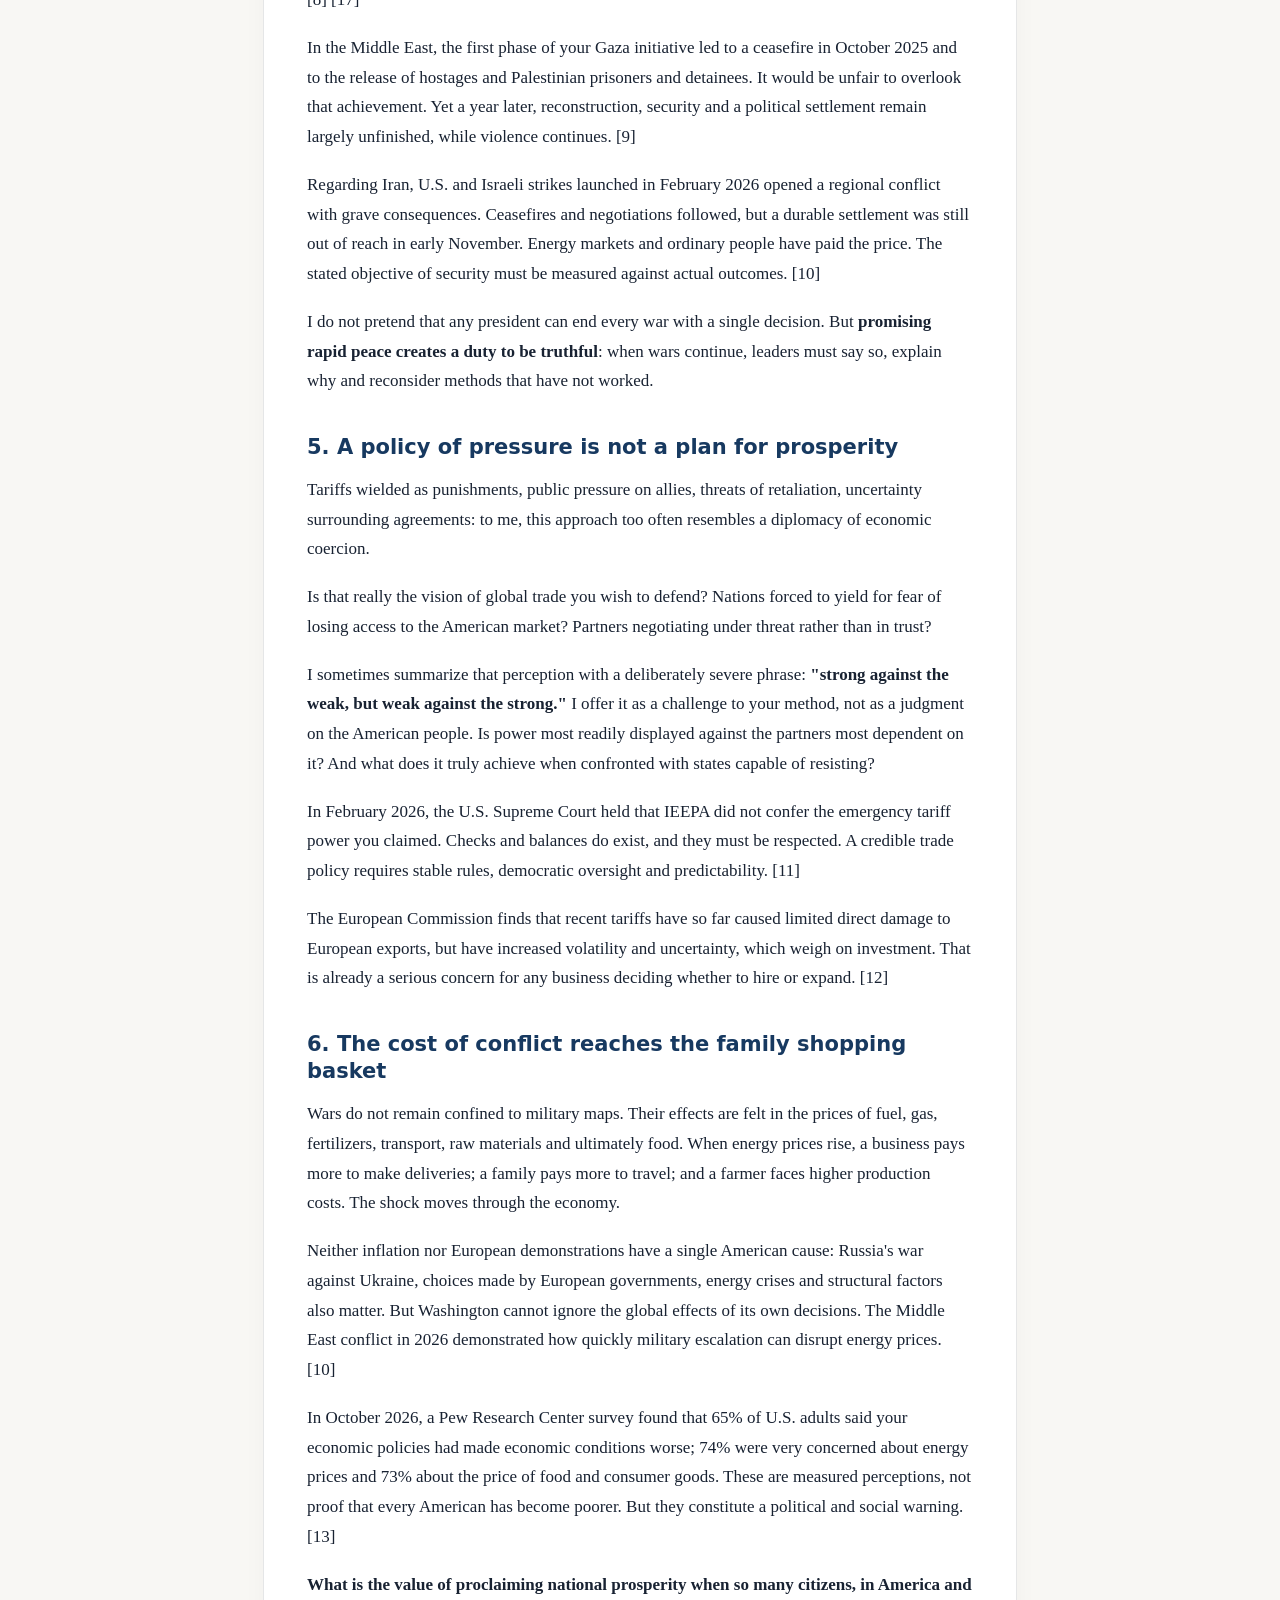
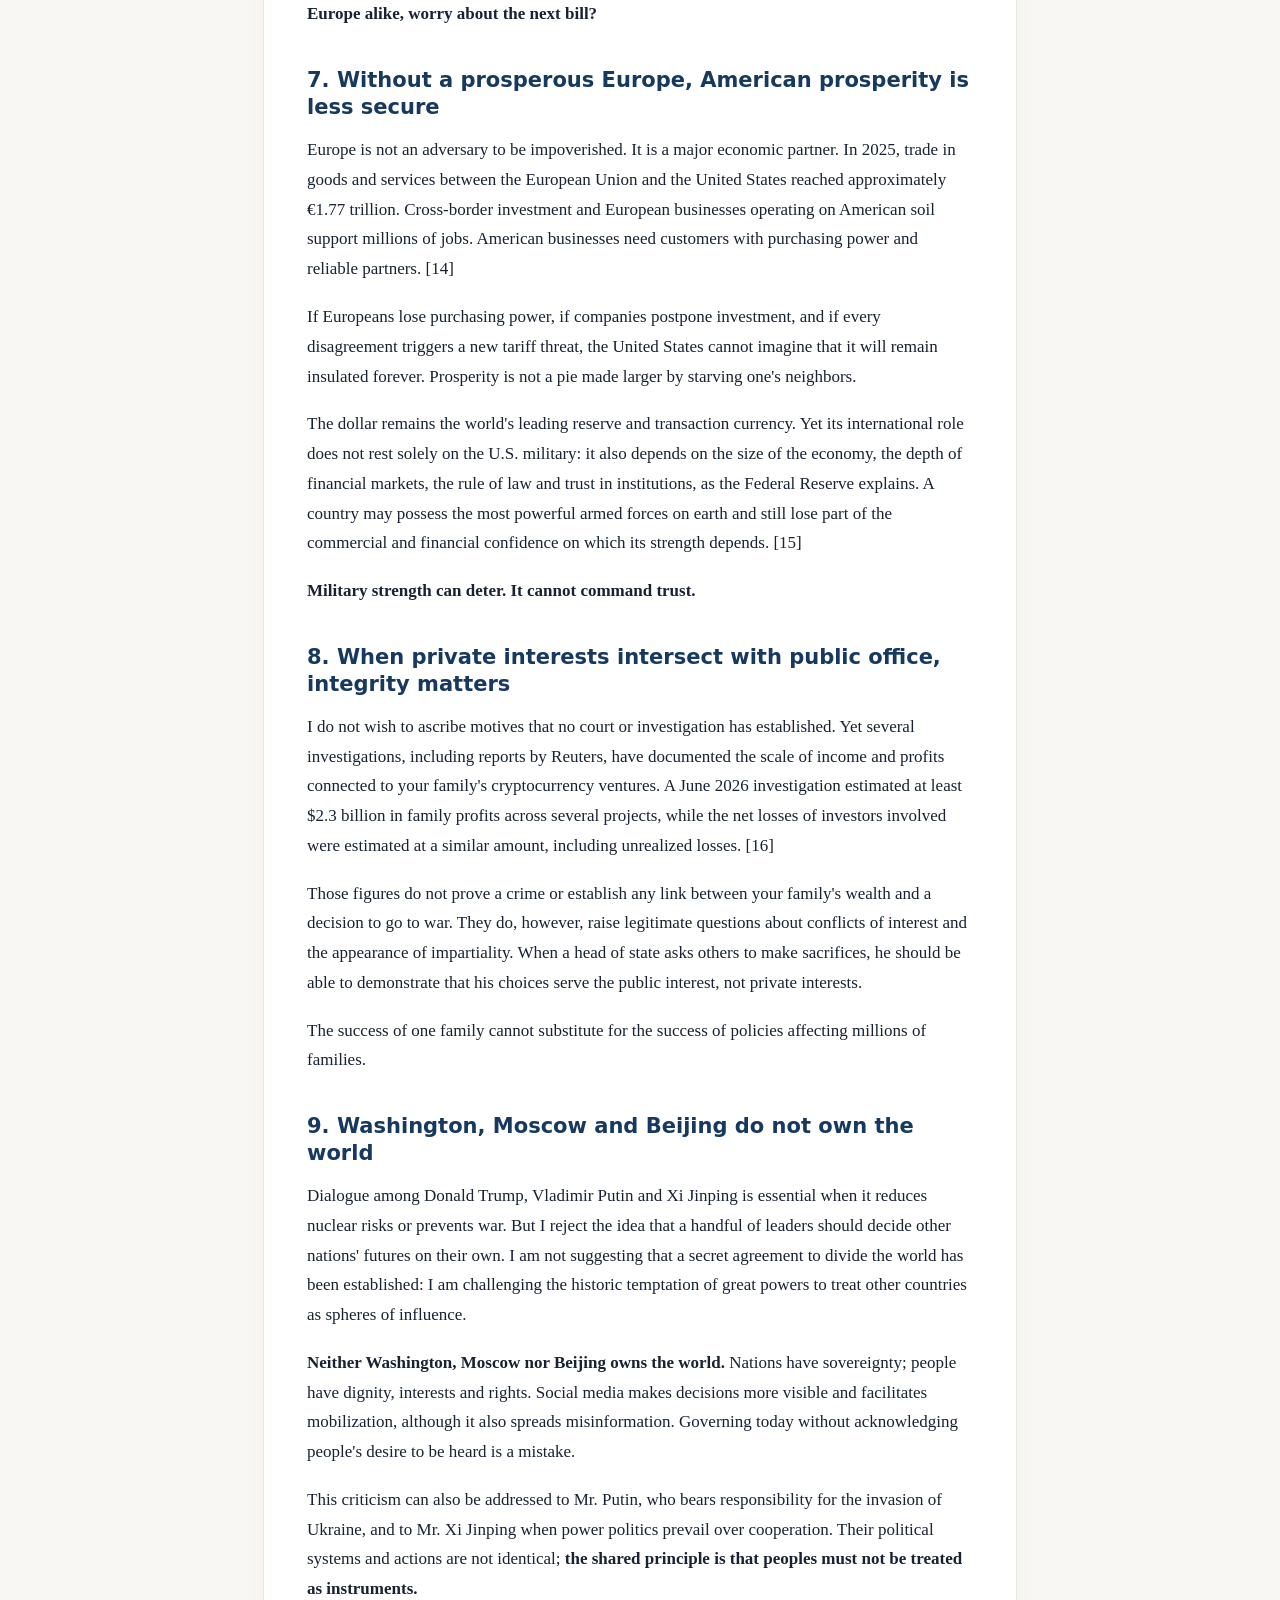
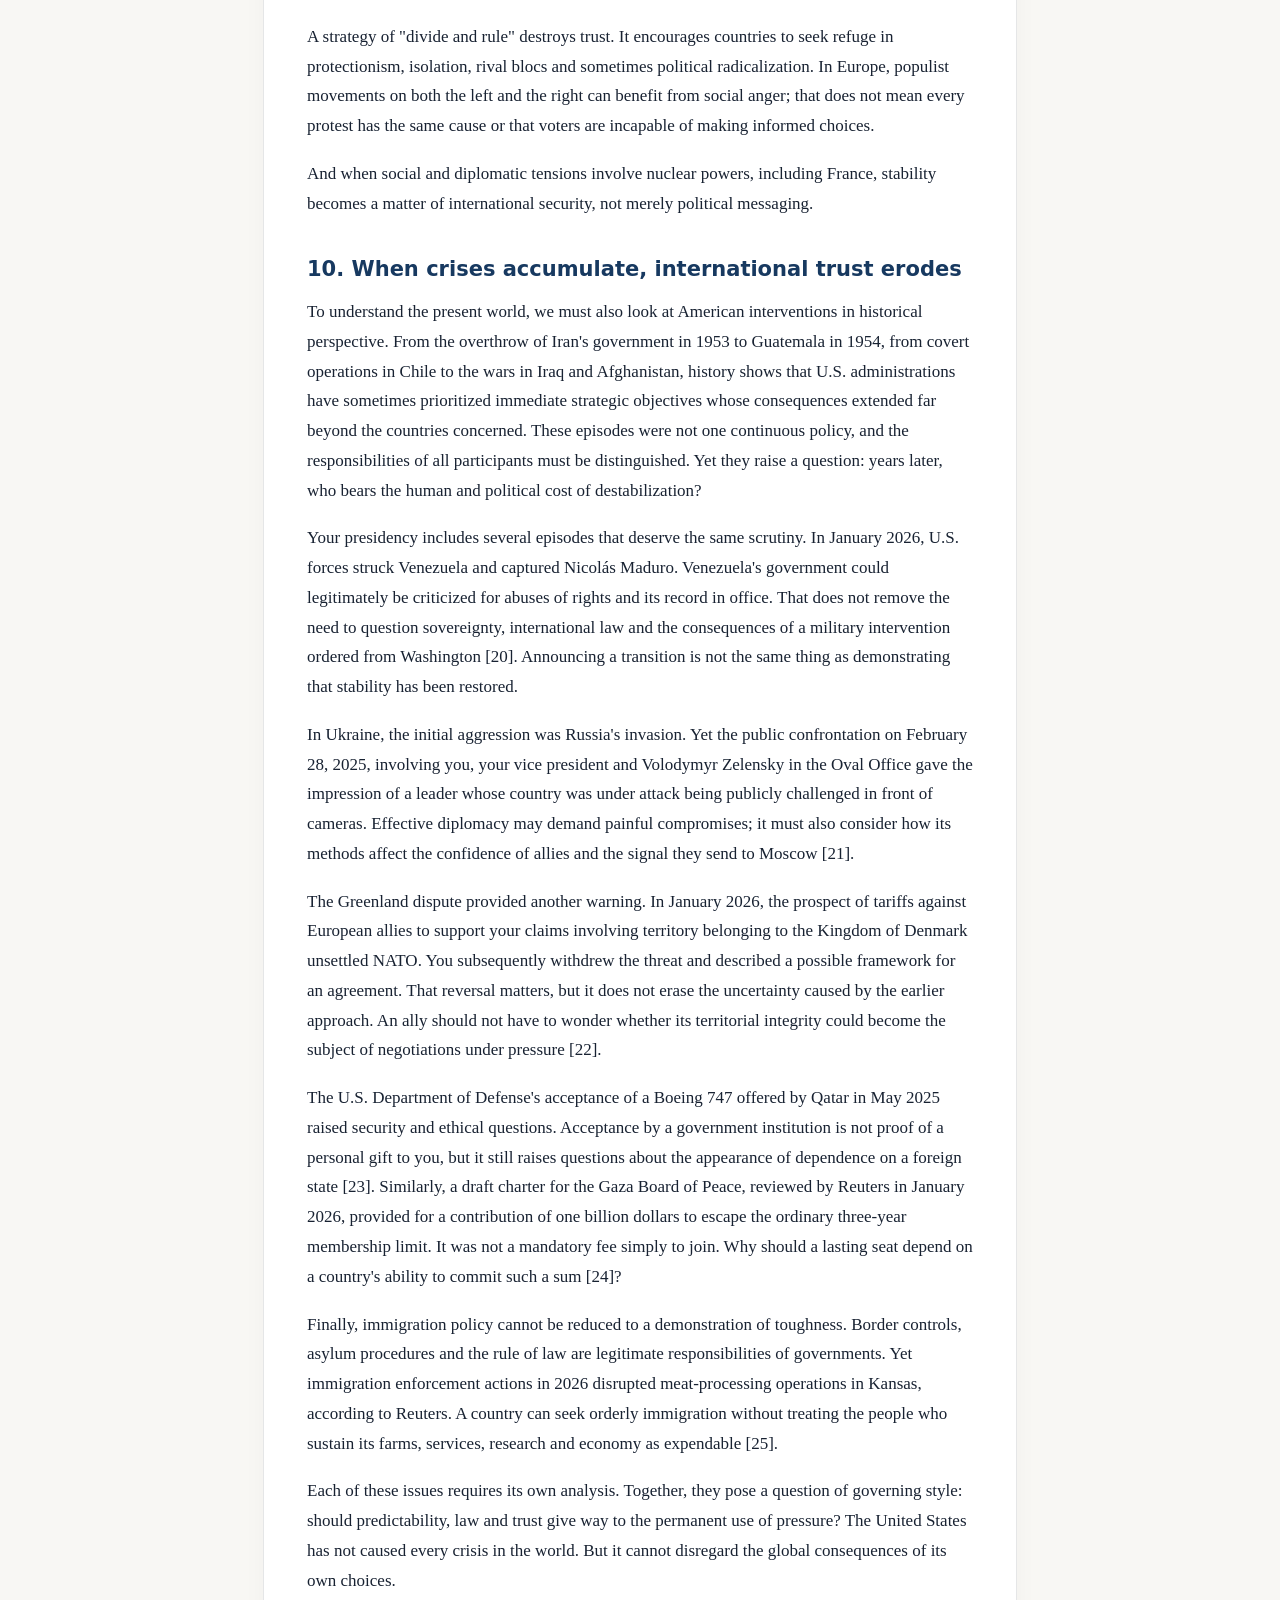
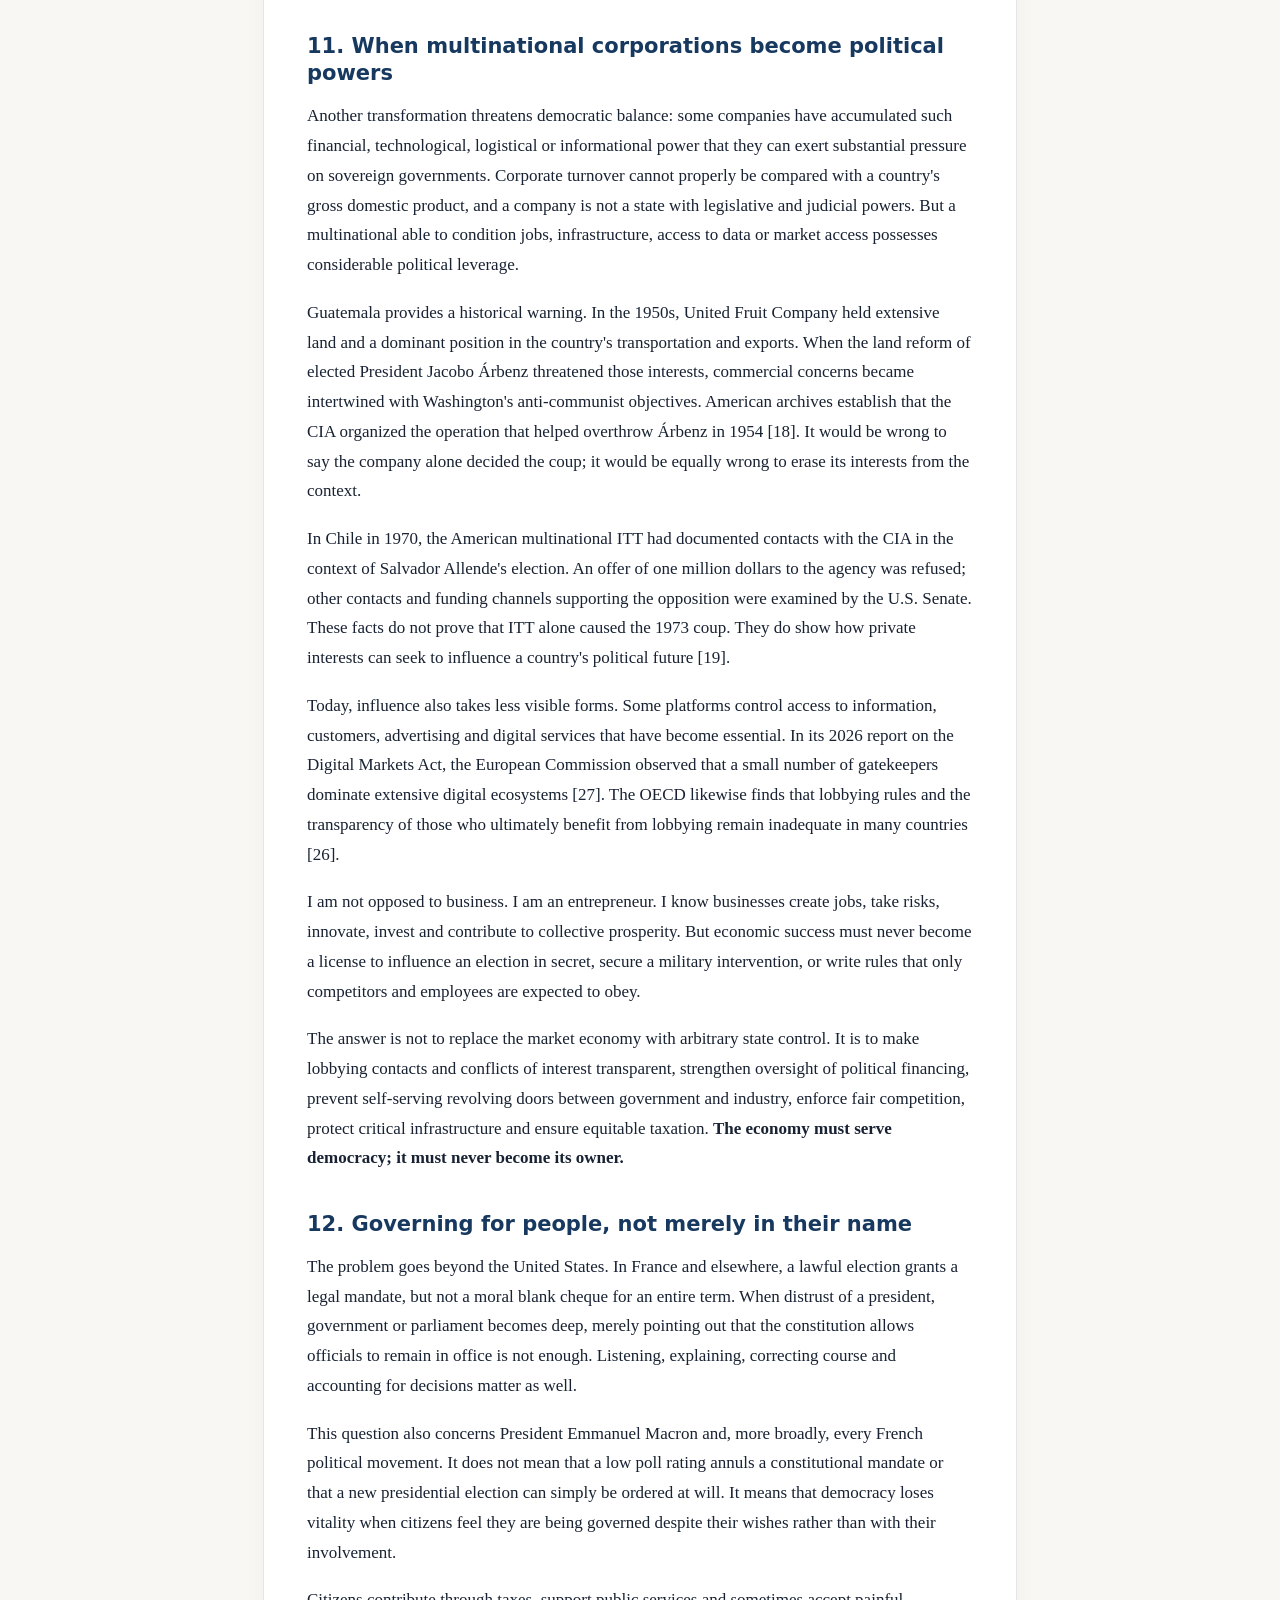
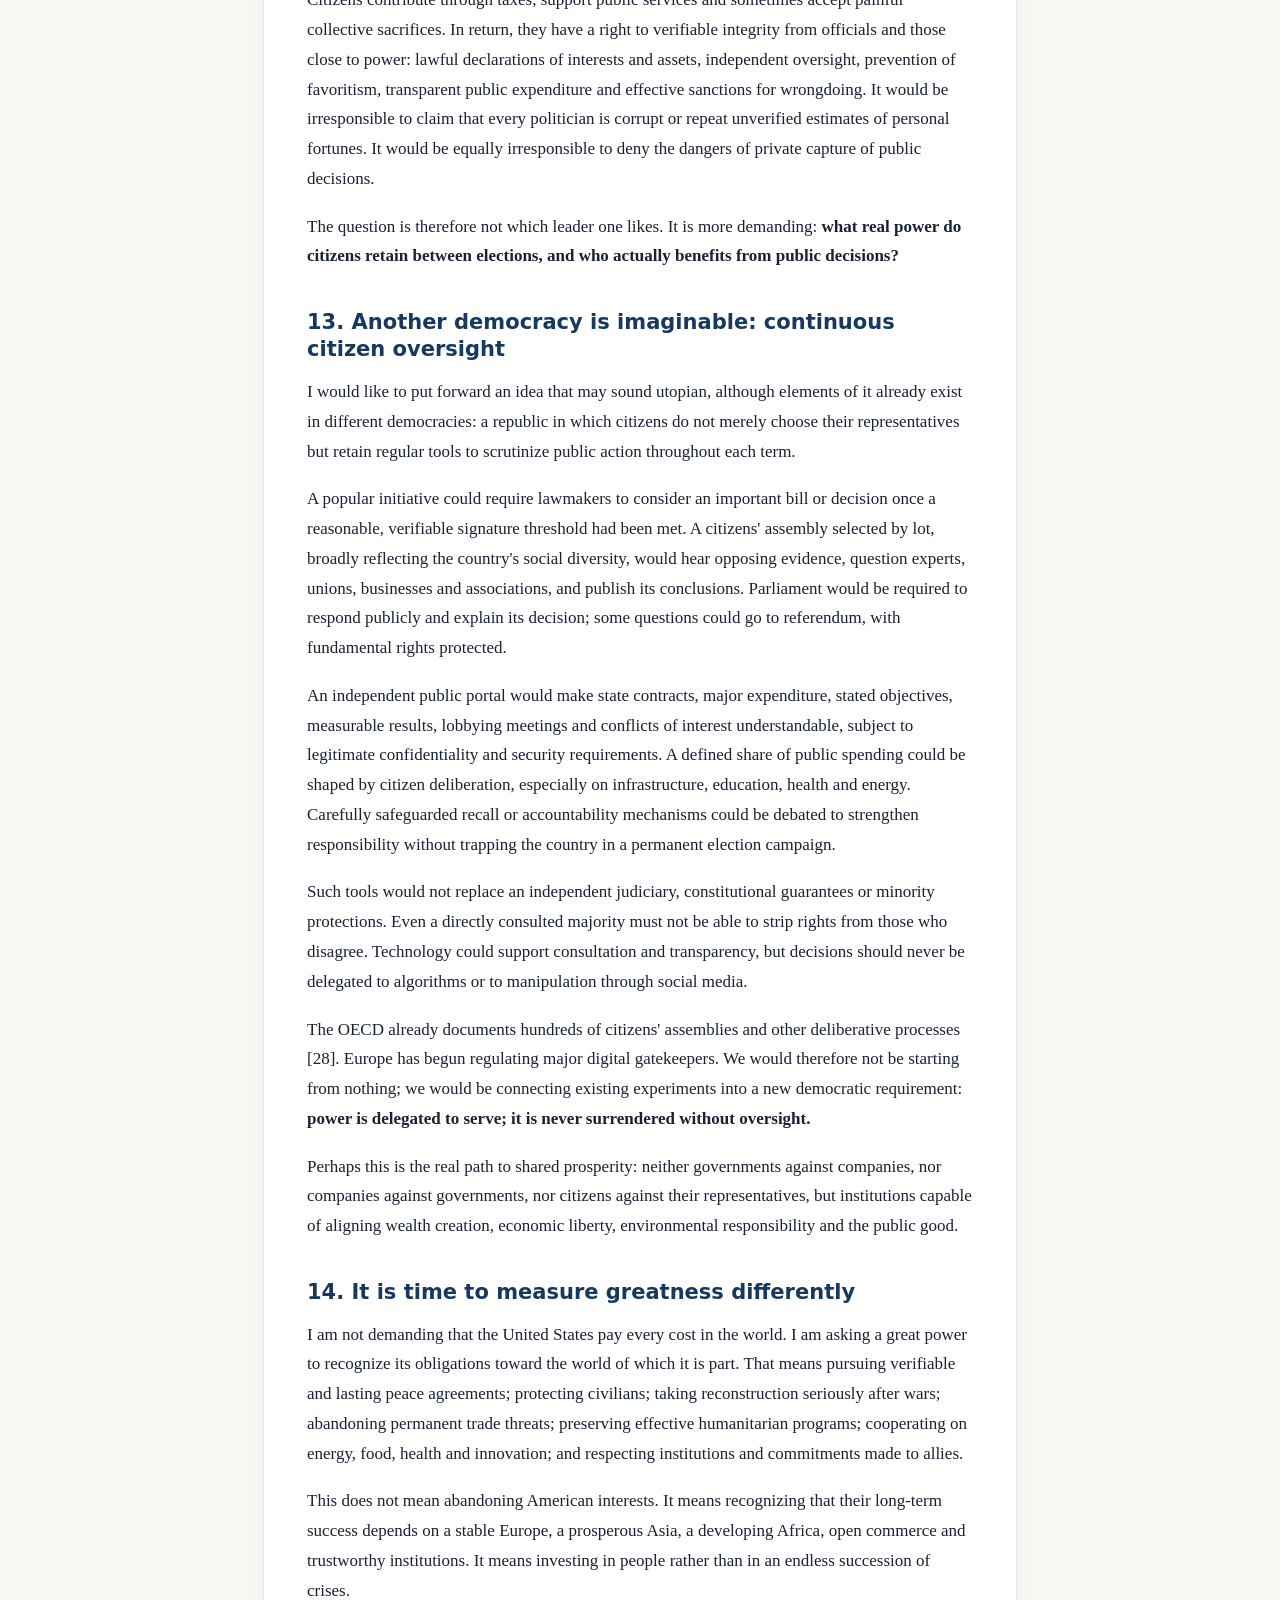
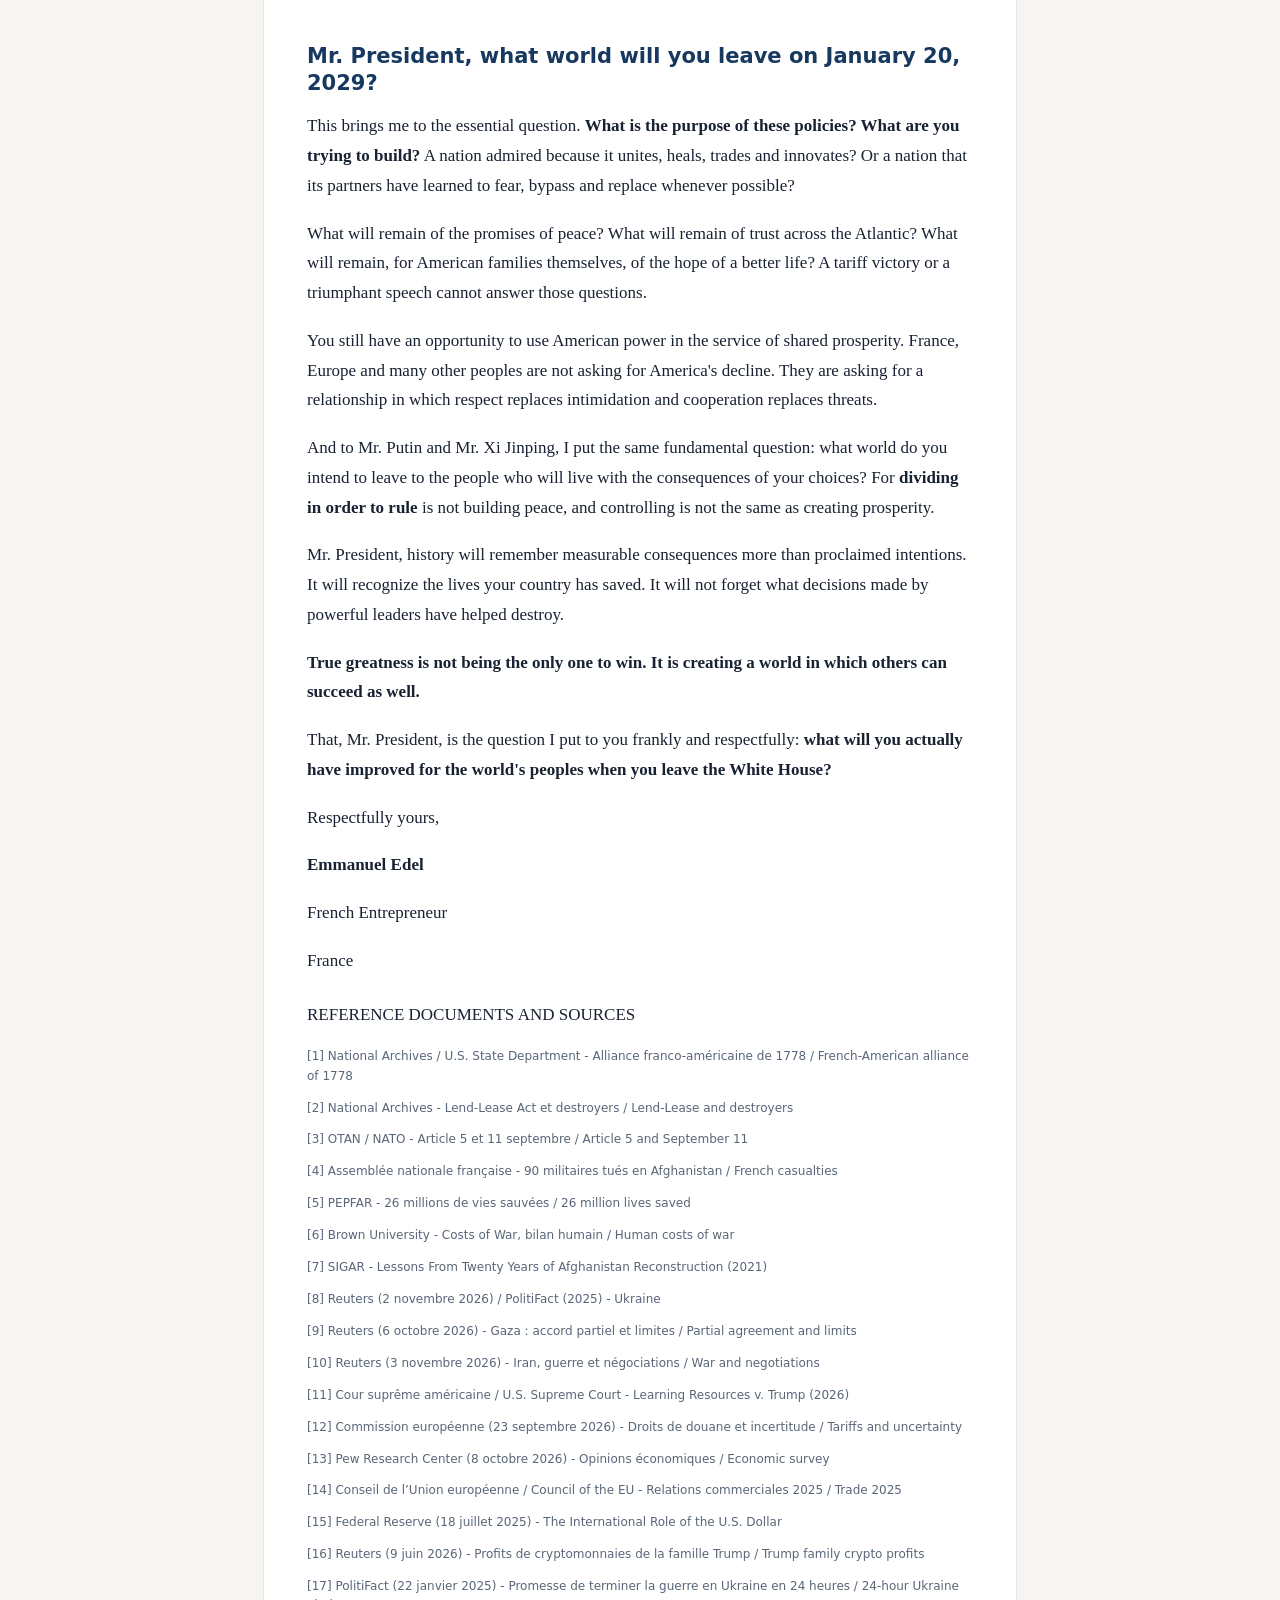
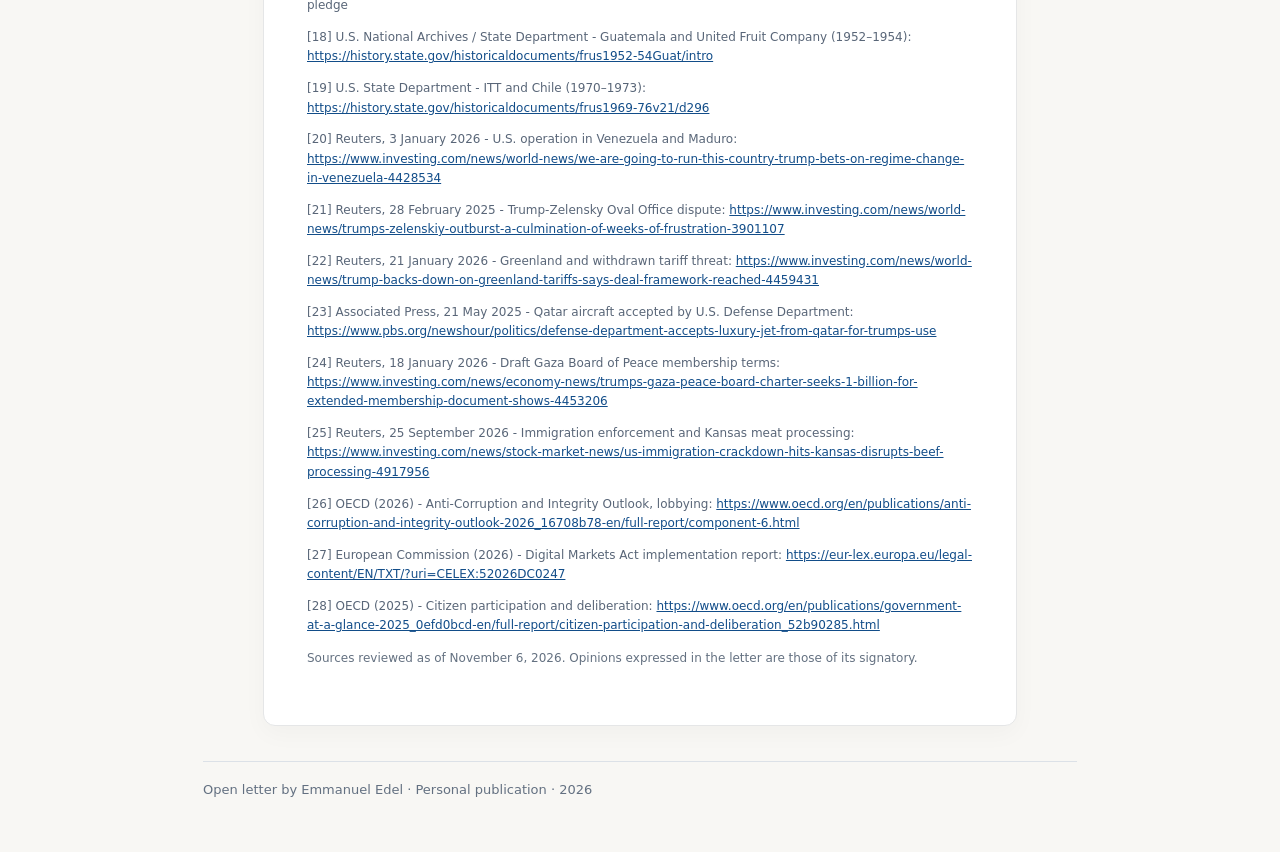
==== commit 5c3e2ac1: "Publish readable manifesto without broken asset links" ====
--- a/index.html
+++ b/index.html
@@ -1,10 +1,10 @@
 <!DOCTYPE html>
-<html lang="en"><head><meta charset="utf-8"/><meta content="width=device-width,initial-scale=1" name="viewport"/><meta content="What kind of world do you want to leave behind?" name="description"/><title>Open Letter to Donald J. Trump — Emmanuel Edel</title><link href="style.css" rel="stylesheet"/><link href="index.html" hreflang="en" rel="alternate"/><link href="fr.html" hreflang="fr" rel="alternate"/><meta content="article" property="og:type"/><meta content="Open letter to Donald Trump | Emmanuel Edel" property="og:title"/><meta content="What kind of world do you want to leave behind? A sourced open letter in English and French." property="og:description"/><meta content="https://emmanuel67140.github.io/manifeste-avenir-des-peuples/poster-en.png" property="og:image"/><link href="https://emmanuel67140.github.io/manifeste-avenir-des-peuples/index.html" rel="canonical"/></head>
+<html lang="en"><head><meta charset="utf-8"/><meta content="width=device-width,initial-scale=1" name="viewport"/><meta content="What kind of world do you want to leave behind?" name="description"/><title>Open Letter to Donald J. Trump — Emmanuel Edel</title><link href="style.css" rel="stylesheet"/><link href="index.html" hreflang="en" rel="alternate"/><link href="fr.html" hreflang="fr" rel="alternate"/><meta content="article" property="og:type"/><meta content="Open letter to Donald Trump | Emmanuel Edel" property="og:title"/><meta content="What kind of world do you want to leave behind? A sourced open letter in English and French." property="og:description"/><link href="https://emmanuel67140.github.io/manifeste-avenir-des-peuples/index.html" rel="canonical"/></head>
 <body><div class="top"><div><b>EMMANUEL EDEL · OPEN LETTER / LETTRE OUVERTE</b><nav aria-label="Language"><a href="fr.html" lang="fr">Français</a> <a href="index.html" lang="en">English</a></nav></div></div>
 <header><div class="date">France · November 6, 2026</div>
 <h1>Open Letter to Donald J. Trump</h1><p class="dek">What kind of world do you want to leave behind?</p>
-<img alt="Open letter illustration showing confrontation and cooperation" class="heroimg" loading="lazy" src="poster-en.png"/>
-<div class="actions"><a class="btn" download="" href="manifesto-en.pdf">Download the full manifesto (PDF)</a><a class="btn alt" href="fr.html">Lire en français</a></div></header>
+<div class="hero-panel"><p>What kind of world do we want to leave to future generations?</p></div>
+<div class="actions"><a class="btn" href="#section-1">Read the complete manifesto below</a><a class="btn alt" href="fr.html">Lire en français</a></div></header>
 <p class="summary">Full open letter and supporting sources below. Personal views of the author; no affiliation with a political institution.</p>
 <div class="layout"><div></div><article>
 <p>Mr. President,</p><p>I am writing as a French citizen and business owner, not to lecture the American people, but to ask a question that business leaders, families and citizens in many countries have every right to ask: <strong>what is the purpose of a nation's power if it no longer contributes to the stability and prosperity of those around it?</strong></p><p>I do not confuse the United States, its people or its history with the decisions made by successive administrations. Your country has accomplished extraordinary things. It has also taken part in decisions with devastating consequences. Recognizing the former does not require us to forget the latter. And criticizing those decisions does not erase the courage of American soldiers or the generosity of millions of Americans.</p><p>This letter is an appeal to examine the whole record, assess the present, and consider the legacy you will leave in January 2029.</p><h2 id="section-1">1. America did not build its greatness alone</h2><p>Our shared history began long before the two world wars. On February 6, 1778, France and the American revolutionaries concluded a military alliance. Weapons, funding, troops and naval support: French assistance made a decisive contribution to American independence, particularly at Yorktown in 1781. The archives of your own country say so. [1]</p><p>With a touch of historical humor: without that help, Americans might still be drinking tea under the British Crown. The line may raise a smile, but the underlying fact deserves respect. <strong>The United States, too, has benefited from the solidarity of others.</strong></p><p>In 1914, war devastated Europe long before the United States entered the conflict in April 1917. In 1939, another war began in Europe; the United States did not enter militarily until December 1941. American participation then proved decisive, and American service members made enormous sacrifices. It would be false to suggest that either war had already been won when they entered. It would be equally incomplete to forget that, before joining the fighting, Washington was pursuing its own security, supply and national interests. Allied orders also supported American industrial production and employment.</p><p>In 1940, fifty American destroyers were transferred to Britain in exchange for ninety-nine-year leases on British bases. Lend-Lease, enacted in 1941, provided vital support to the Allies while explicitly serving the defense of the United States. Some postwar financial arrangements involved repayment; that does not mean every shipment was sold or billed. American aid was genuine, essential and strategic. [2]</p><p>Then came September 11, 2001. European allies did not tell the United States to face the attacks alone. For the first time in NATO's history, Article 5 was invoked following an attack on American territory. France took part in the mission in Afghanistan; ninety French service members lost their lives there. That, too, is what an alliance means: Europeans took risks and died alongside Americans. [3] [4]</p><p>The transatlantic alliance is therefore neither Europe's perpetual debt to America nor an American act of charity. It is a history of reciprocity, shared responsibilities and, at times, shared sacrifice.</p><h2 id="section-2">2. Yes, America has done a great deal of good. It deserves credit.</h2><p>Over the past thirty years, the American PEPFAR program, launched in 2003, has helped save approximately twenty-six million lives in the fight against HIV. Other American efforts have supported vaccination, research, food assistance, emergency relief and disease prevention. These results are not slogans: they have changed the lives of entire families. [5]</p><p>I want to acknowledge that generosity, along with the efforts of American taxpayers, health professionals, researchers, charities, diplomats and volunteers. This is the America many Europeans admire: a country able to mobilize immense resources to save lives, share knowledge and create opportunities.</p><p>But it would be inconsistent to celebrate those achievements while accepting wars, trade rivalries and short-term decisions that undermine the very conditions that made them possible. <strong>Humanitarian aid must not become a permanent consolation for the damage caused by international policies.</strong></p><h2 id="section-3">3. Failures deserve the same candor</h2><p>The interventions in Afghanistan and Iraq, counterterrorism operations and their aftermath have left a vast human and political toll. Brown University's Costs of War project estimates that, across several post-9/11 war zones, more than 940,000 people died directly from violence between 2001 and 2023, across all sides, while tens of millions were displaced. These deaths cannot simply be attributed to American forces alone; they illustrate the cost of conflicts in which Washington played a major role. [6]</p><p>After twenty years of intervention in Afghanistan, the Taliban's return in 2021 exposed the limits of trying to build a state through military force and reconstruction programs that were too often poorly designed or unsuited to local conditions. The American Special Inspector General for Afghanistan Reconstruction itself drew harsh lessons from the experience. [7]</p><p>A country that funds health programs while also contributing to destructive wars cannot ask the world to examine only one side of the ledger. It must also help repair, rebuild and prevent crises it has contributed to causing or worsening. Other belligerents bear responsibilities of their own.</p><p><strong>There is no mathematical equivalence between a life saved and a life lost. There is, however, a moral obligation of consistency and responsibility.</strong></p><h2 id="section-4">4. Promises of peace must be judged by results</h2><p>You promised to end the Russia-Ukraine war in twenty-four hours. In November 2026, the war that began with Russia's invasion of Ukraine is still not over. American diplomatic efforts are under way, and they deserve recognition; but they have not yet produced the result you promised. [8] [17]</p><p>In the Middle East, the first phase of your Gaza initiative led to a ceasefire in October 2025 and to the release of hostages and Palestinian prisoners and detainees. It would be unfair to overlook that achievement. Yet a year later, reconstruction, security and a political settlement remain largely unfinished, while violence continues. [9]</p><p>Regarding Iran, U.S. and Israeli strikes launched in February 2026 opened a regional conflict with grave consequences. Ceasefires and negotiations followed, but a durable settlement was still out of reach in early November. Energy markets and ordinary people have paid the price. The stated objective of security must be measured against actual outcomes. [10]</p><p>I do not pretend that any president can end every war with a single decision. But <strong>promising rapid peace creates a duty to be truthful</strong>: when wars continue, leaders must say so, explain why and reconsider methods that have not worked.</p><h2 id="section-5">5. A policy of pressure is not a plan for prosperity</h2><p>Tariffs wielded as punishments, public pressure on allies, threats of retaliation, uncertainty surrounding agreements: to me, this approach too often resembles a diplomacy of economic coercion.</p><p>Is that really the vision of global trade you wish to defend? Nations forced to yield for fear of losing access to the American market? Partners negotiating under threat rather than in trust?</p><p>I sometimes summarize that perception with a deliberately severe phrase: <strong>"strong against the weak, but weak against the strong."</strong> I offer it as a challenge to your method, not as a judgment on the American people. Is power most readily displayed against the partners most dependent on it? And what does it truly achieve when confronted with states capable of resisting?</p><p>In February 2026, the U.S. Supreme Court held that IEEPA did not confer the emergency tariff power you claimed. Checks and balances do exist, and they must be respected. A credible trade policy requires stable rules, democratic oversight and predictability. [11]</p><p>The European Commission finds that recent tariffs have so far caused limited direct damage to European exports, but have increased volatility and uncertainty, which weigh on investment. That is already a serious concern for any business deciding whether to hire or expand. [12]</p><h2 id="section-6">6. The cost of conflict reaches the family shopping basket</h2><p>Wars do not remain confined to military maps. Their effects are felt in the prices of fuel, gas, fertilizers, transport, raw materials and ultimately food. When energy prices rise, a business pays more to make deliveries; a family pays more to travel; and a farmer faces higher production costs. The shock moves through the economy.</p><p>Neither inflation nor European demonstrations have a single American cause: Russia's war against Ukraine, choices made by European governments, energy crises and structural factors also matter. But Washington cannot ignore the global effects of its own decisions. The Middle East conflict in 2026 demonstrated how quickly military escalation can disrupt energy prices. [10]</p><p>In October 2026, a Pew Research Center survey found that 65% of U.S. adults said your economic policies had made economic conditions worse; 74% were very concerned about energy prices and 73% about the price of food and consumer goods. These are measured perceptions, not proof that every American has become poorer. But they constitute a political and social warning. [13]</p><p><strong>What is the value of proclaiming national prosperity when so many citizens, in America and Europe alike, worry about the next bill?</strong></p><h2 id="section-7">7. Without a prosperous Europe, American prosperity is less secure</h2><p>Europe is not an adversary to be impoverished. It is a major economic partner. In 2025, trade in goods and services between the European Union and the United States reached approximately €1.77 trillion. Cross-border investment and European businesses operating on American soil support millions of jobs. American businesses need customers with purchasing power and reliable partners. [14]</p><p>If Europeans lose purchasing power, if companies postpone investment, and if every disagreement triggers a new tariff threat, the United States cannot imagine that it will remain insulated forever. Prosperity is not a pie made larger by starving one's neighbors.</p><p>The dollar remains the world's leading reserve and transaction currency. Yet its international role does not rest solely on the U.S. military: it also depends on the size of the economy, the depth of financial markets, the rule of law and trust in institutions, as the Federal Reserve explains. A country may possess the most powerful armed forces on earth and still lose part of the commercial and financial confidence on which its strength depends. [15]</p><p><strong>Military strength can deter. It cannot command trust.</strong></p><h2 id="section-8">8. When private interests intersect with public office, integrity matters</h2><p>I do not wish to ascribe motives that no court or investigation has established. Yet several investigations, including reports by Reuters, have documented the scale of income and profits connected to your family's cryptocurrency ventures. A June 2026 investigation estimated at least $2.3 billion in family profits across several projects, while the net losses of investors involved were estimated at a similar amount, including unrealized losses. [16]</p><p>Those figures do not prove a crime or establish any link between your family's wealth and a decision to go to war. They do, however, raise legitimate questions about conflicts of interest and the appearance of impartiality. When a head of state asks others to make sacrifices, he should be able to demonstrate that his choices serve the public interest, not private interests.</p><p>The success of one family cannot substitute for the success of policies affecting millions of families.</p><h2 id="section-9">9. Washington, Moscow and Beijing do not own the world</h2><p>Dialogue among Donald Trump, Vladimir Putin and Xi Jinping is essential when it reduces nuclear risks or prevents war. But I reject the idea that a handful of leaders should decide other nations' futures on their own. I am not suggesting that a secret agreement to divide the world has been established: I am challenging the historic temptation of great powers to treat other countries as spheres of influence.</p><p><strong>Neither Washington, Moscow nor Beijing owns the world.</strong> Nations have sovereignty; people have dignity, interests and rights. Social media makes decisions more visible and facilitates mobilization, although it also spreads misinformation. Governing today without acknowledging people's desire to be heard is a mistake.</p><p>This criticism can also be addressed to Mr. Putin, who bears responsibility for the invasion of Ukraine, and to Mr. Xi Jinping when power politics prevail over cooperation. Their political systems and actions are not identical; <strong>the shared principle is that peoples must not be treated as instruments.</strong></p><p>A strategy of "divide and rule" destroys trust. It encourages countries to seek refuge in protectionism, isolation, rival blocs and sometimes political radicalization. In Europe, populist movements on both the left and the right can benefit from social anger; that does not mean every protest has the same cause or that voters are incapable of making informed choices.</p><p>And when social and diplomatic tensions involve nuclear powers, including France, stability becomes a matter of international security, not merely political messaging.</p><h2 id="section-10">10. When crises accumulate, international trust erodes</h2><p>To understand the present world, we must also look at American interventions in historical perspective. From the overthrow of Iran's government in 1953 to Guatemala in 1954, from covert operations in Chile to the wars in Iraq and Afghanistan, history shows that U.S. administrations have sometimes prioritized immediate strategic objectives whose consequences extended far beyond the countries concerned. These episodes were not one continuous policy, and the responsibilities of all participants must be distinguished. Yet they raise a question: years later, who bears the human and political cost of destabilization?</p><p>Your presidency includes several episodes that deserve the same scrutiny. In January 2026, U.S. forces struck Venezuela and captured Nicolás Maduro. Venezuela's government could legitimately be criticized for abuses of rights and its record in office. That does not remove the need to question sovereignty, international law and the consequences of a military intervention ordered from Washington [20]. Announcing a transition is not the same thing as demonstrating that stability has been restored.</p><p>In Ukraine, the initial aggression was Russia's invasion. Yet the public confrontation on February 28, 2025, involving you, your vice president and Volodymyr Zelensky in the Oval Office gave the impression of a leader whose country was under attack being publicly challenged in front of cameras. Effective diplomacy may demand painful compromises; it must also consider how its methods affect the confidence of allies and the signal they send to Moscow [21].</p><p>The Greenland dispute provided another warning. In January 2026, the prospect of tariffs against European allies to support your claims involving territory belonging to the Kingdom of Denmark unsettled NATO. You subsequently withdrew the threat and described a possible framework for an agreement. That reversal matters, but it does not erase the uncertainty caused by the earlier approach. An ally should not have to wonder whether its territorial integrity could become the subject of negotiations under pressure [22].</p><p>The U.S. Department of Defense's acceptance of a Boeing 747 offered by Qatar in May 2025 raised security and ethical questions. Acceptance by a government institution is not proof of a personal gift to you, but it still raises questions about the appearance of dependence on a foreign state [23]. Similarly, a draft charter for the Gaza Board of Peace, reviewed by Reuters in January 2026, provided for a contribution of one billion dollars to escape the ordinary three-year membership limit. It was not a mandatory fee simply to join. Why should a lasting seat depend on a country's ability to commit such a sum [24]?</p><p>Finally, immigration policy cannot be reduced to a demonstration of toughness. Border controls, asylum procedures and the rule of law are legitimate responsibilities of governments. Yet immigration enforcement actions in 2026 disrupted meat-processing operations in Kansas, according to Reuters. A country can seek orderly immigration without treating the people who sustain its farms, services, research and economy as expendable [25].</p><p>Each of these issues requires its own analysis. Together, they pose a question of governing style: should predictability, law and trust give way to the permanent use of pressure? The United States has not caused every crisis in the world. But it cannot disregard the global consequences of its own choices.</p><h2 id="section-11">11. When multinational corporations become political powers</h2><p>Another transformation threatens democratic balance: some companies have accumulated such financial, technological, logistical or informational power that they can exert substantial pressure on sovereign governments. Corporate turnover cannot properly be compared with a country's gross domestic product, and a company is not a state with legislative and judicial powers. But a multinational able to condition jobs, infrastructure, access to data or market access possesses considerable political leverage.</p><p>Guatemala provides a historical warning. In the 1950s, United Fruit Company held extensive land and a dominant position in the country's transportation and exports. When the land reform of elected President Jacobo Árbenz threatened those interests, commercial concerns became intertwined with Washington's anti-communist objectives. American archives establish that the CIA organized the operation that helped overthrow Árbenz in 1954 [18]. It would be wrong to say the company alone decided the coup; it would be equally wrong to erase its interests from the context.</p><p>In Chile in 1970, the American multinational ITT had documented contacts with the CIA in the context of Salvador Allende's election. An offer of one million dollars to the agency was refused; other contacts and funding channels supporting the opposition were examined by the U.S. Senate. These facts do not prove that ITT alone caused the 1973 coup. They do show how private interests can seek to influence a country's political future [19].</p><p>Today, influence also takes less visible forms. Some platforms control access to information, customers, advertising and digital services that have become essential. In its 2026 report on the Digital Markets Act, the European Commission observed that a small number of gatekeepers dominate extensive digital ecosystems [27]. The OECD likewise finds that lobbying rules and the transparency of those who ultimately benefit from lobbying remain inadequate in many countries [26].</p><p>I am not opposed to business. I am an entrepreneur. I know businesses create jobs, take risks, innovate, invest and contribute to collective prosperity. But economic success must never become a license to influence an election in secret, secure a military intervention, or write rules that only competitors and employees are expected to obey.</p><p>The answer is not to replace the market economy with arbitrary state control. It is to make lobbying contacts and conflicts of interest transparent, strengthen oversight of political financing, prevent self-serving revolving doors between government and industry, enforce fair competition, protect critical infrastructure and ensure equitable taxation. <strong>The economy must serve democracy; it must never become its owner.</strong></p><h2 id="section-12">12. Governing for people, not merely in their name</h2><p>The problem goes beyond the United States. In France and elsewhere, a lawful election grants a legal mandate, but not a moral blank cheque for an entire term. When distrust of a president, government or parliament becomes deep, merely pointing out that the constitution allows officials to remain in office is not enough. Listening, explaining, correcting course and accounting for decisions matter as well.</p><p>This question also concerns President Emmanuel Macron and, more broadly, every French political movement. It does not mean that a low poll rating annuls a constitutional mandate or that a new presidential election can simply be ordered at will. It means that democracy loses vitality when citizens feel they are being governed despite their wishes rather than with their involvement.</p><p>Citizens contribute through taxes, support public services and sometimes accept painful collective sacrifices. In return, they have a right to verifiable integrity from officials and those close to power: lawful declarations of interests and assets, independent oversight, prevention of favoritism, transparent public expenditure and effective sanctions for wrongdoing. It would be irresponsible to claim that every politician is corrupt or repeat unverified estimates of personal fortunes. It would be equally irresponsible to deny the dangers of private capture of public decisions.</p><p>The question is therefore not which leader one likes. It is more demanding: <strong>what real power do citizens retain between elections, and who actually benefits from public decisions?</strong></p><h2 id="section-13">13. Another democracy is imaginable: continuous citizen oversight</h2><p>I would like to put forward an idea that may sound utopian, although elements of it already exist in different democracies: a republic in which citizens do not merely choose their representatives but retain regular tools to scrutinize public action throughout each term.</p><p>A popular initiative could require lawmakers to consider an important bill or decision once a reasonable, verifiable signature threshold had been met. A citizens' assembly selected by lot, broadly reflecting the country's social diversity, would hear opposing evidence, question experts, unions, businesses and associations, and publish its conclusions. Parliament would be required to respond publicly and explain its decision; some questions could go to referendum, with fundamental rights protected.</p><p>An independent public portal would make state contracts, major expenditure, stated objectives, measurable results, lobbying meetings and conflicts of interest understandable, subject to legitimate confidentiality and security requirements. A defined share of public spending could be shaped by citizen deliberation, especially on infrastructure, education, health and energy. Carefully safeguarded recall or accountability mechanisms could be debated to strengthen responsibility without trapping the country in a permanent election campaign.</p><p>Such tools would not replace an independent judiciary, constitutional guarantees or minority protections. Even a directly consulted majority must not be able to strip rights from those who disagree. Technology could support consultation and transparency, but decisions should never be delegated to algorithms or to manipulation through social media.</p><p>The OECD already documents hundreds of citizens' assemblies and other deliberative processes [28]. Europe has begun regulating major digital gatekeepers. We would therefore not be starting from nothing; we would be connecting existing experiments into a new democratic requirement: <strong>power is delegated to serve; it is never surrendered without oversight.</strong></p><p>Perhaps this is the real path to shared prosperity: neither governments against companies, nor companies against governments, nor citizens against their representatives, but institutions capable of aligning wealth creation, economic liberty, environmental responsibility and the public good.</p><h2 id="section-14">14. It is time to measure greatness differently</h2><p>I am not demanding that the United States pay every cost in the world. I am asking a great power to recognize its obligations toward the world of which it is part. That means pursuing verifiable and lasting peace agreements; protecting civilians; taking reconstruction seriously after wars; abandoning permanent trade threats; preserving effective humanitarian programs; cooperating on energy, food, health and innovation; and respecting institutions and commitments made to allies.</p><p>This does not mean abandoning American interests. It means recognizing that their long-term success depends on a stable Europe, a prosperous Asia, a developing Africa, open commerce and trustworthy institutions. It means investing in people rather than in an endless succession of crises.</p><h2 id="section-15">Mr. President, what world will you leave on January 20, 2029?</h2><p>This brings me to the essential question. <strong>What is the purpose of these policies? What are you trying to build?</strong> A nation admired because it unites, heals, trades and innovates? Or a nation that its partners have learned to fear, bypass and replace whenever possible?</p><p>What will remain of the promises of peace? What will remain of trust across the Atlantic? What will remain, for American families themselves, of the hope of a better life? A tariff victory or a triumphant speech cannot answer those questions.</p><p>You still have an opportunity to use American power in the service of shared prosperity. France, Europe and many other peoples are not asking for America's decline. They are asking for a relationship in which respect replaces intimidation and cooperation replaces threats.</p><p>And to Mr. Putin and Mr. Xi Jinping, I put the same fundamental question: what world do you intend to leave to the people who will live with the consequences of your choices? For <strong>dividing in order to rule</strong> is not building peace, and controlling is not the same as creating prosperity.</p><p>Mr. President, history will remember measurable consequences more than proclaimed intentions. It will recognize the lives your country has saved. It will not forget what decisions made by powerful leaders have helped destroy.</p><p><strong>True greatness is not being the only one to win. It is creating a world in which others can succeed as well.</strong></p><p>That, Mr. President, is the question I put to you frankly and respectfully: <strong>what will you actually have improved for the world's peoples when you leave the White House?</strong></p><p>Respectfully yours,</p><p><strong>Emmanuel Edel</strong></p><p>French Entrepreneur</p><p>France</p><p class="signed">REFERENCE DOCUMENTS AND SOURCES</p><p class="source">[1] National Archives / U.S. State Department - Alliance franco-américaine de 1778 / French-American alliance of 1778</p><p class="source">[2] National Archives - Lend-Lease Act et destroyers / Lend-Lease and destroyers</p><p class="source">[3] OTAN / NATO - Article 5 et 11 septembre / Article 5 and September 11</p><p class="source">[4] Assemblée nationale française - 90 militaires tués en Afghanistan / French casualties</p><p class="source">[5] PEPFAR - 26 millions de vies sauvées / 26 million lives saved</p><p class="source">[6] Brown University - Costs of War, bilan humain / Human costs of war</p><p class="source">[7] SIGAR - Lessons From Twenty Years of Afghanistan Reconstruction (2021)</p><p class="source">[8] Reuters (2 novembre 2026) / PolitiFact (2025) - Ukraine</p><p class="source">[9] Reuters (6 octobre 2026) - Gaza : accord partiel et limites / Partial agreement and limits</p><p class="source">[10] Reuters (3 novembre 2026) - Iran, guerre et négociations / War and negotiations</p><p class="source">[11] Cour suprême américaine / U.S. Supreme Court - Learning Resources v. Trump (2026)</p><p class="source">[12] Commission européenne (23 septembre 2026) - Droits de douane et incertitude / Tariffs and uncertainty</p><p class="source">[13] Pew Research Center (8 octobre 2026) - Opinions économiques / Economic survey</p><p class="source">[14] Conseil de l’Union européenne / Council of the EU - Relations commerciales 2025 / Trade 2025</p><p class="source">[15] Federal Reserve (18 juillet 2025) - The International Role of the U.S. Dollar</p><p class="source">[16] Reuters (9 juin 2026) - Profits de cryptomonnaies de la famille Trump / Trump family crypto profits</p><p class="source">[17] PolitiFact (22 janvier 2025) - Promesse de terminer la guerre en Ukraine en 24 heures / 24-hour Ukraine pledge</p><p class="source">[18] U.S. National Archives / State Department - Guatemala and United Fruit Company (1952–1954): <a href="https://history.state.gov/historicaldocuments/frus1952-54Guat/intro" rel="noopener noreferrer" target="_blank">https://history.state.gov/historicaldocuments/frus1952-54Guat/intro</a></p><p class="source">[19] U.S. State Department - ITT and Chile (1970–1973): <a href="https://history.state.gov/historicaldocuments/frus1969-76v21/d296" rel="noopener noreferrer" target="_blank">https://history.state.gov/historicaldocuments/frus1969-76v21/d296</a></p><p class="source">[20] Reuters, 3 January 2026 - U.S. operation in Venezuela and Maduro: <a href="https://www.investing.com/news/world-news/we-are-going-to-run-this-country-trump-bets-on-regime-change-in-venezuela-4428534" rel="noopener noreferrer" target="_blank">https://www.investing.com/news/world-news/we-are-going-to-run-this-country-trump-bets-on-regime-change-in-venezuela-4428534</a></p><p class="source">[21] Reuters, 28 February 2025 - Trump-Zelensky Oval Office dispute: <a href="https://www.investing.com/news/world-news/trumps-zelenskiy-outburst-a-culmination-of-weeks-of-frustration-3901107" rel="noopener noreferrer" target="_blank">https://www.investing.com/news/world-news/trumps-zelenskiy-outburst-a-culmination-of-weeks-of-frustration-3901107</a></p><p class="source">[22] Reuters, 21 January 2026 - Greenland and withdrawn tariff threat: <a href="https://www.investing.com/news/world-news/trump-backs-down-on-greenland-tariffs-says-deal-framework-reached-4459431" rel="noopener noreferrer" target="_blank">https://www.investing.com/news/world-news/trump-backs-down-on-greenland-tariffs-says-deal-framework-reached-4459431</a></p><p class="source">[23] Associated Press, 21 May 2025 - Qatar aircraft accepted by U.S. Defense Department: <a href="https://www.pbs.org/newshour/politics/defense-department-accepts-luxury-jet-from-qatar-for-trumps-use" rel="noopener noreferrer" target="_blank">https://www.pbs.org/newshour/politics/defense-department-accepts-luxury-jet-from-qatar-for-trumps-use</a></p><p class="source">[24] Reuters, 18 January 2026 - Draft Gaza Board of Peace membership terms: <a href="https://www.investing.com/news/economy-news/trumps-gaza-peace-board-charter-seeks-1-billion-for-extended-membership-document-shows-4453206" rel="noopener noreferrer" target="_blank">https://www.investing.com/news/economy-news/trumps-gaza-peace-board-charter-seeks-1-billion-for-extended-membership-document-shows-4453206</a></p><p class="source">[25] Reuters, 25 September 2026 - Immigration enforcement and Kansas meat processing: <a href="https://www.investing.com/news/stock-market-news/us-immigration-crackdown-hits-kansas-disrupts-beef-processing-4917956" rel="noopener noreferrer" target="_blank">https://www.investing.com/news/stock-market-news/us-immigration-crackdown-hits-kansas-disrupts-beef-processing-4917956</a></p><p class="source">[26] OECD (2026) - Anti-Corruption and Integrity Outlook, lobbying: <a href="https://www.oecd.org/en/publications/anti-corruption-and-integrity-outlook-2026_16708b78-en/full-report/component-6.html" rel="noopener noreferrer" target="_blank">https://www.oecd.org/en/publications/anti-corruption-and-integrity-outlook-2026_16708b78-en/full-report/component-6.html</a></p><p class="source">[27] European Commission (2026) - Digital Markets Act implementation report: <a href="https://eur-lex.europa.eu/legal-content/EN/TXT/?uri=CELEX:52026DC0247" rel="noopener noreferrer" target="_blank">https://eur-lex.europa.eu/legal-content/EN/TXT/?uri=CELEX:52026DC0247</a></p><p class="source">[28] OECD (2025) - Citizen participation and deliberation: <a href="https://www.oecd.org/en/publications/government-at-a-glance-2025_0efd0bcd-en/full-report/citizen-participation-and-deliberation_52b90285.html" rel="noopener noreferrer" target="_blank">https://www.oecd.org/en/publications/government-at-a-glance-2025_0efd0bcd-en/full-report/citizen-participation-and-deliberation_52b90285.html</a></p><p class="disclaimer">Sources reviewed as of November 6, 2026. Opinions expressed in the letter are those of its signatory.</p>
--- a/style.css
+++ b/style.css
@@ -0,0 +1,15 @@
+:root{font-family:system-ui,-apple-system,BlinkMacSystemFont,"Segoe UI",sans-serif;color:#182232;background:#f8f7f4}
+*{box-sizing:border-box}body{margin:0}a{color:#124d89}a:hover{text-decoration-thickness:2px}
+.top{background:#10223e;color:white}.top>div,.layout,.foot{max-width:920px;margin:0 auto;padding:0 23px}
+.top>div{display:flex;justify-content:space-between;gap:18px;align-items:center;padding-top:15px;padding-bottom:15px}
+.top b{font-size:15px;letter-spacing:.05em}.top a{color:white;text-decoration:none;border-bottom:1px solid #c5d9ee;padding:5px}
+header{max-width:920px;margin:0 auto;padding:37px 23px 24px}.date{font-size:12px;font-weight:650;letter-spacing:.11em;text-transform:uppercase;color:#4d596a}
+h1{font-size:clamp(28px,5vw,46px);line-height:1.1;letter-spacing:-.025em;margin:16px 0 10px}.dek{font-size:clamp(18px,2.6vw,25px);color:#45566b;margin:0 0 24px}
+.heroimg{display:block;width:100%;max-height:490px;object-fit:contain;background:#091322;border-radius:10px;box-shadow:0 6px 35px rgba(0,0,0,.11)}
+.actions{display:flex;gap:10px;flex-wrap:wrap;margin:20px 0 6px}.btn{display:inline-block;padding:11px 15px;background:#173960;border-radius:7px;color:white;font-weight:650;text-decoration:none;font-size:14px}.btn.alt{color:#173960;background:#dce7f0}
+.summary{max-width:920px;padding:14px 23px 12px;margin:0 auto;font-size:15px;color:#435269}.layout{display:block;max-width:800px;margin:0 auto}
+article{background:white;border:1px solid #e5e6e7;border-radius:12px;padding:clamp(20px,4vw,43px);margin:10px auto 35px;box-shadow:0 8px 25px rgba(0,0,0,.03);line-height:1.75;font-family:Georgia,"Times New Roman",serif;font-size:17px}
+article p{margin:0 0 1.06em}article h2{font-family:system-ui,-apple-system,sans-serif;font-size:21px;line-height:1.3;margin:1.8em 0 .65em;color:#173960;break-after:avoid}article strong{font-weight:bold}article .source{font-family:system-ui,sans-serif;font-size:12px;line-height:1.6;overflow-wrap:anywhere;color:#596678}article .signed{margin-top:24px}article .disclaimer{font-size:12px;font-family:system-ui,sans-serif;color:#647181}
+.foot{padding-bottom:55px;font-size:13px;color:#637081}.foot hr{border:0;border-top:1px solid #dce1e7;margin-bottom:20px}
+.hero-panel{background:linear-gradient(118deg,#10213d 0%,#203d64 62%,#774633 100%);color:white;padding:36px 30px;border-radius:12px;margin:22px 0 12px;min-height:170px;display:flex;align-items:center}.hero-panel p{font-family:Georgia,serif;font-size:clamp(23px,3.8vw,34px);line-height:1.28;margin:0}
+@media(max-width:550px){.top>div{align-items:start;flex-direction:column}.top b{font-size:12px}header{padding-top:25px}article{font-size:16px}.hero-panel{min-height:120px;padding:25px 21px}}
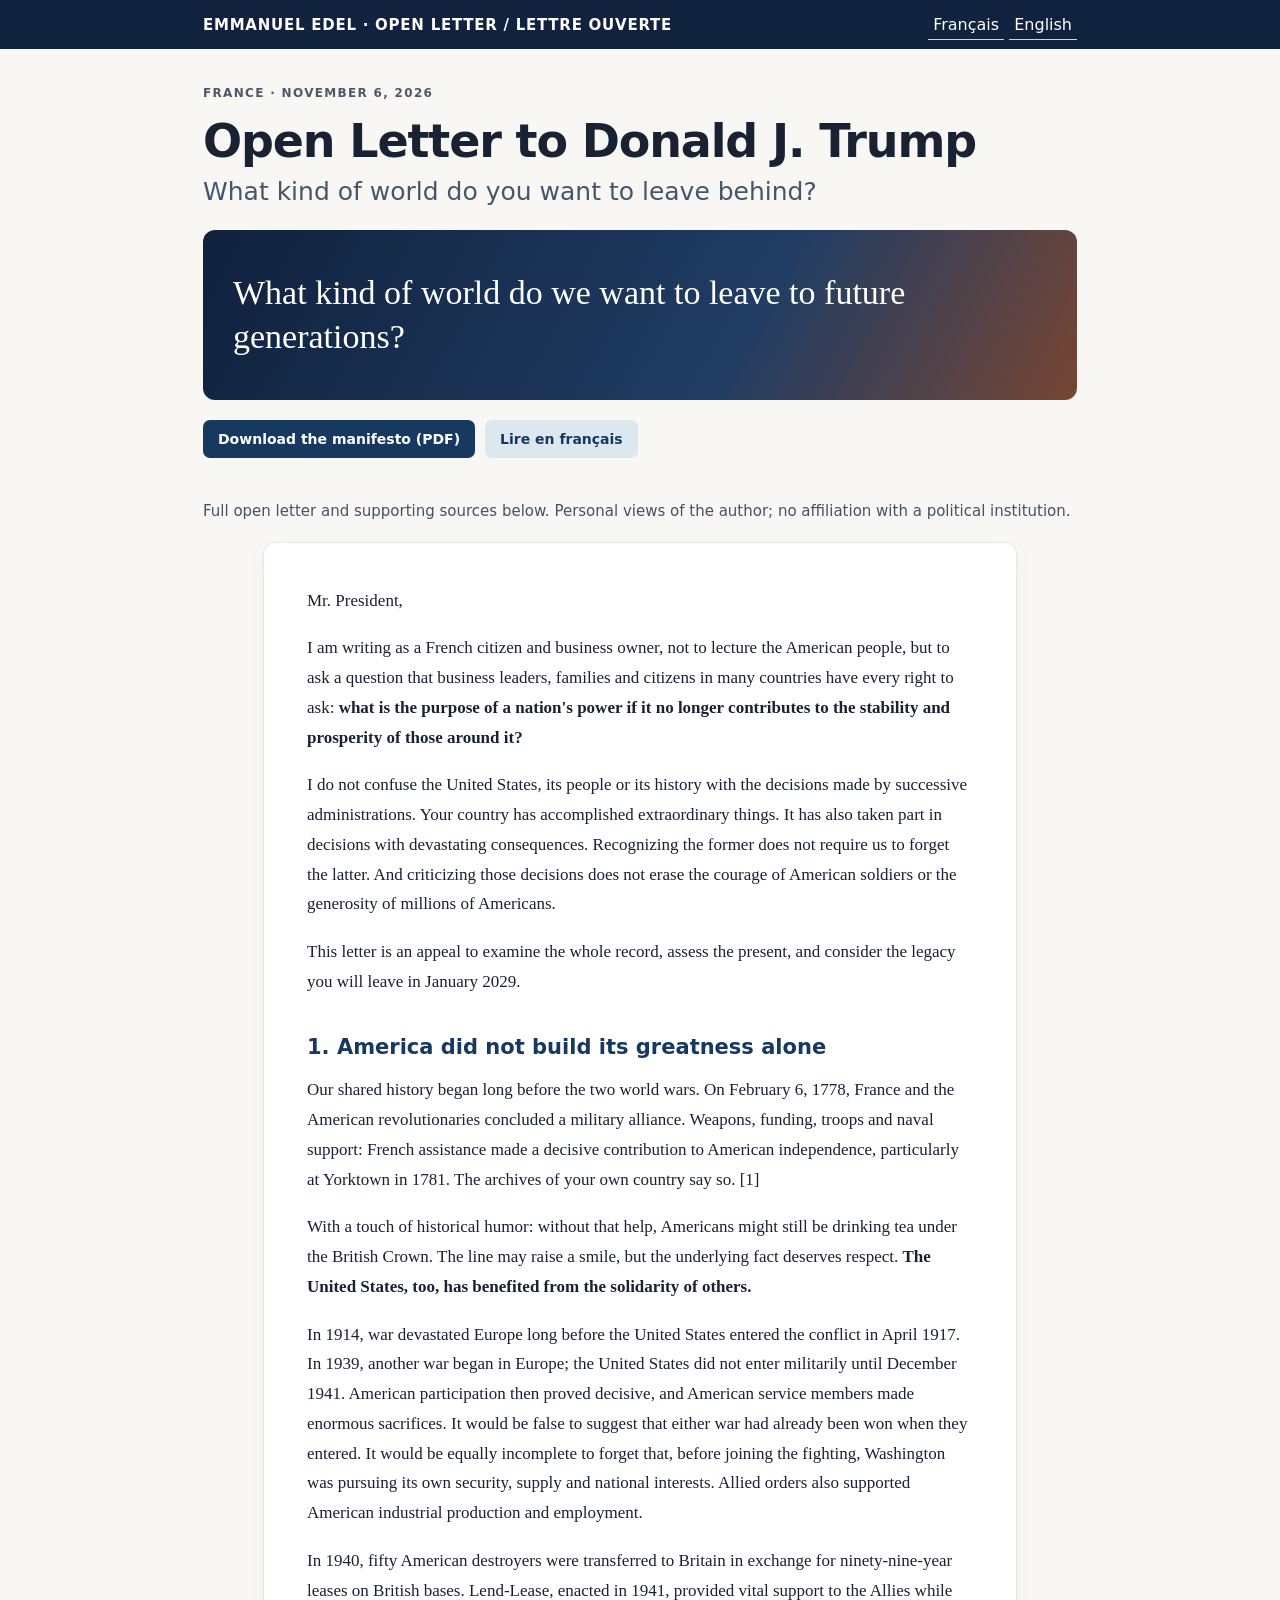
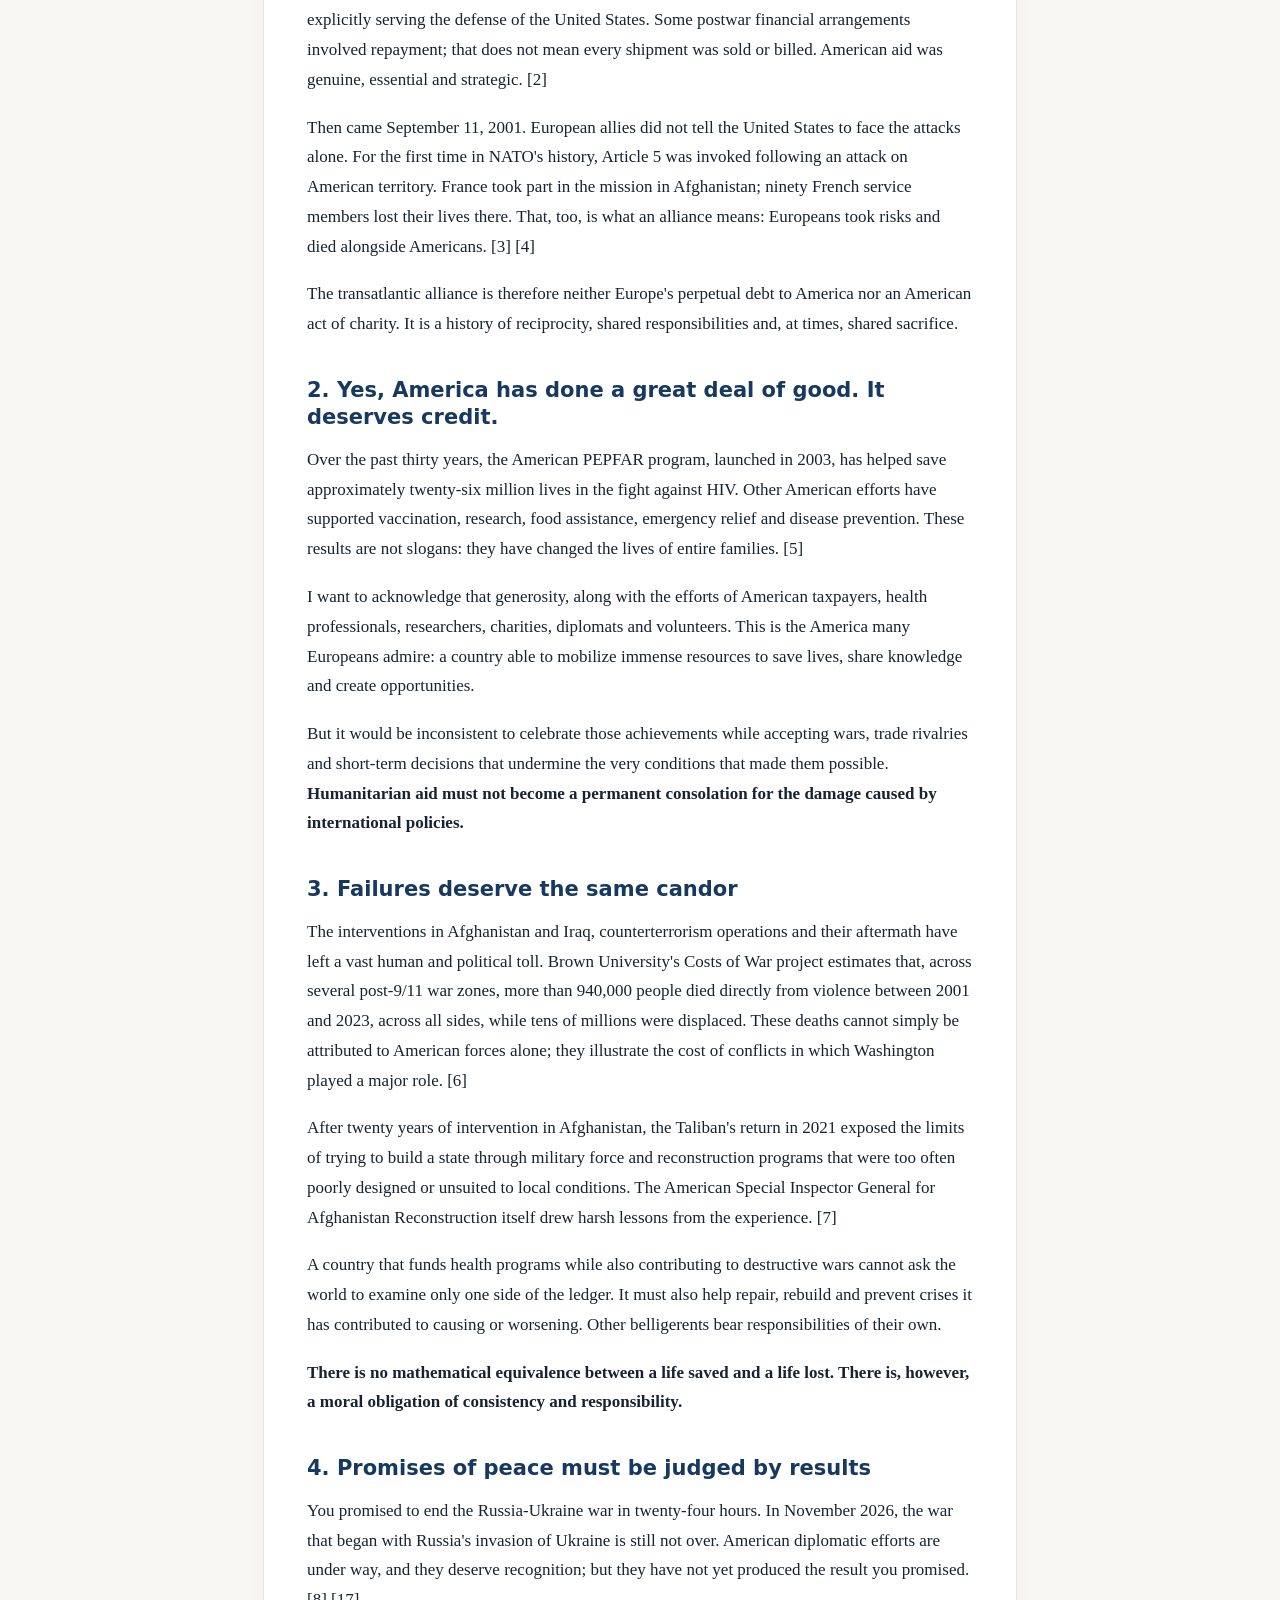
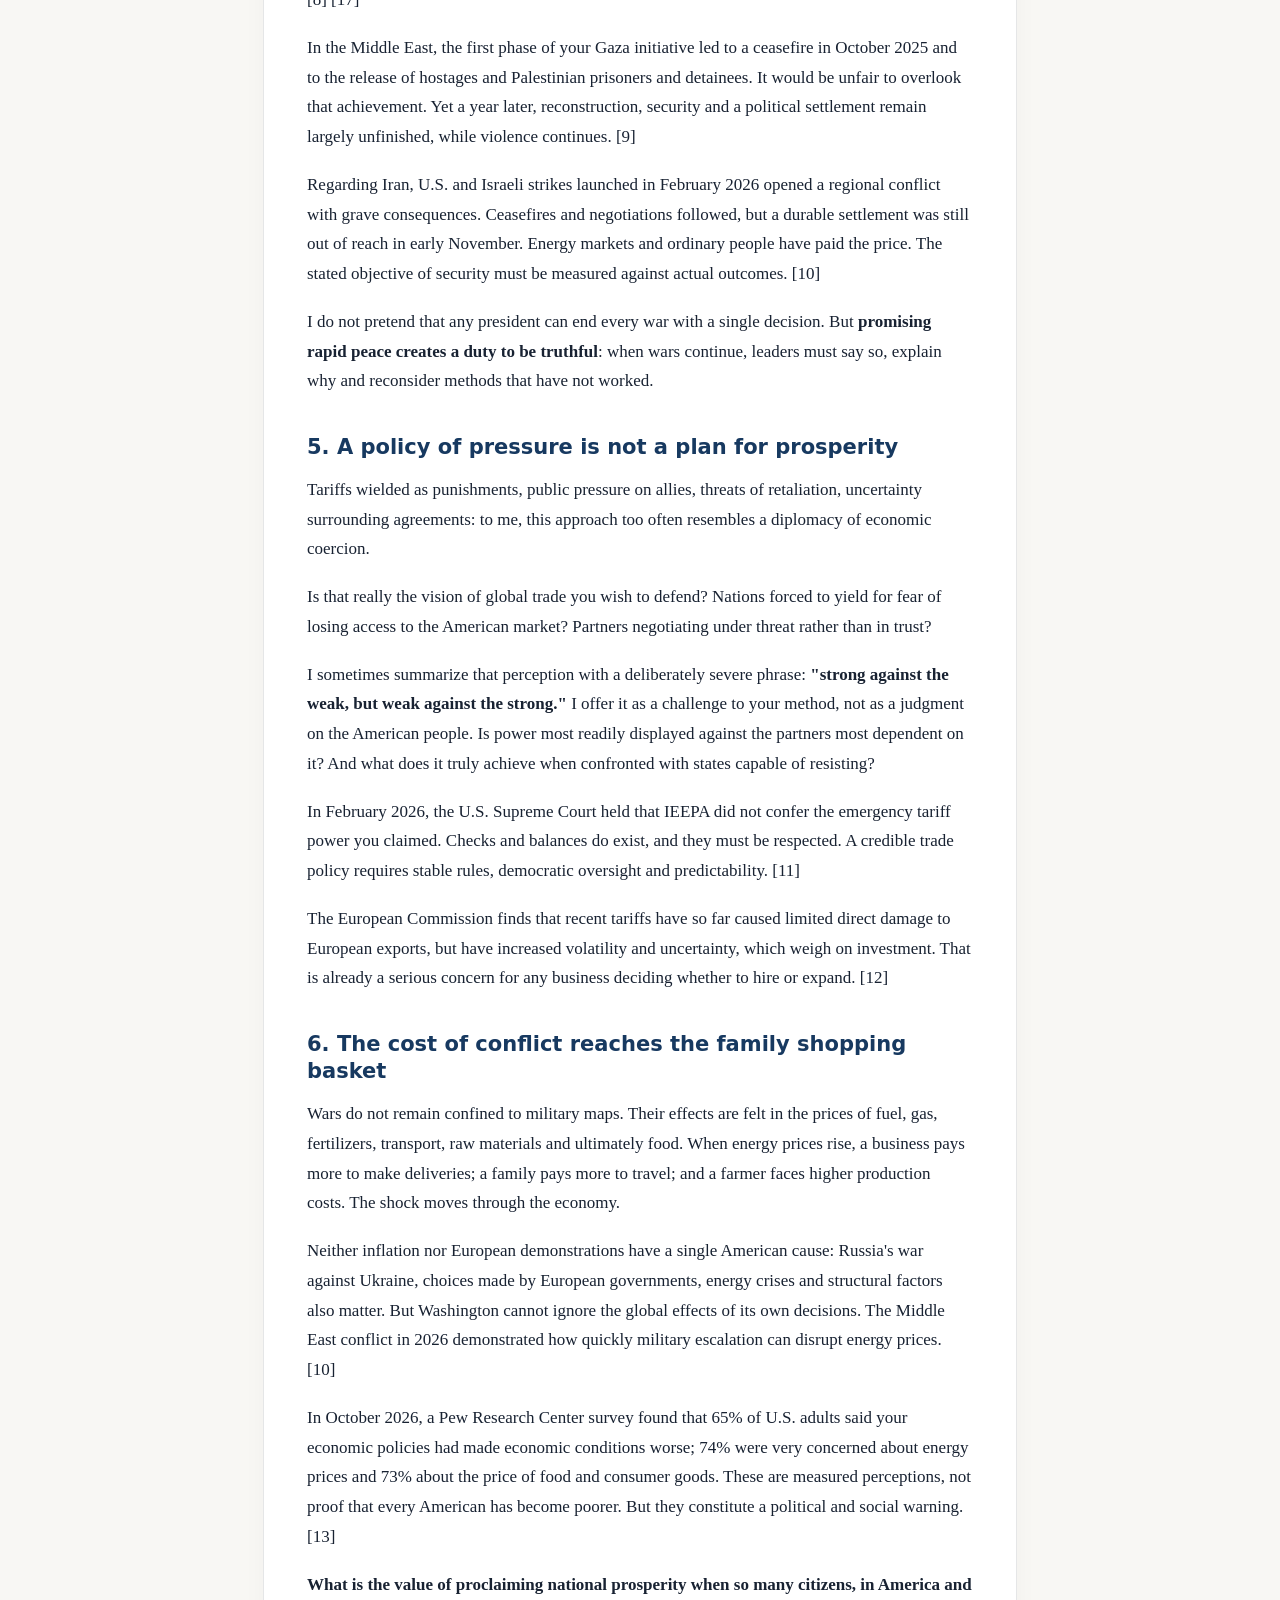
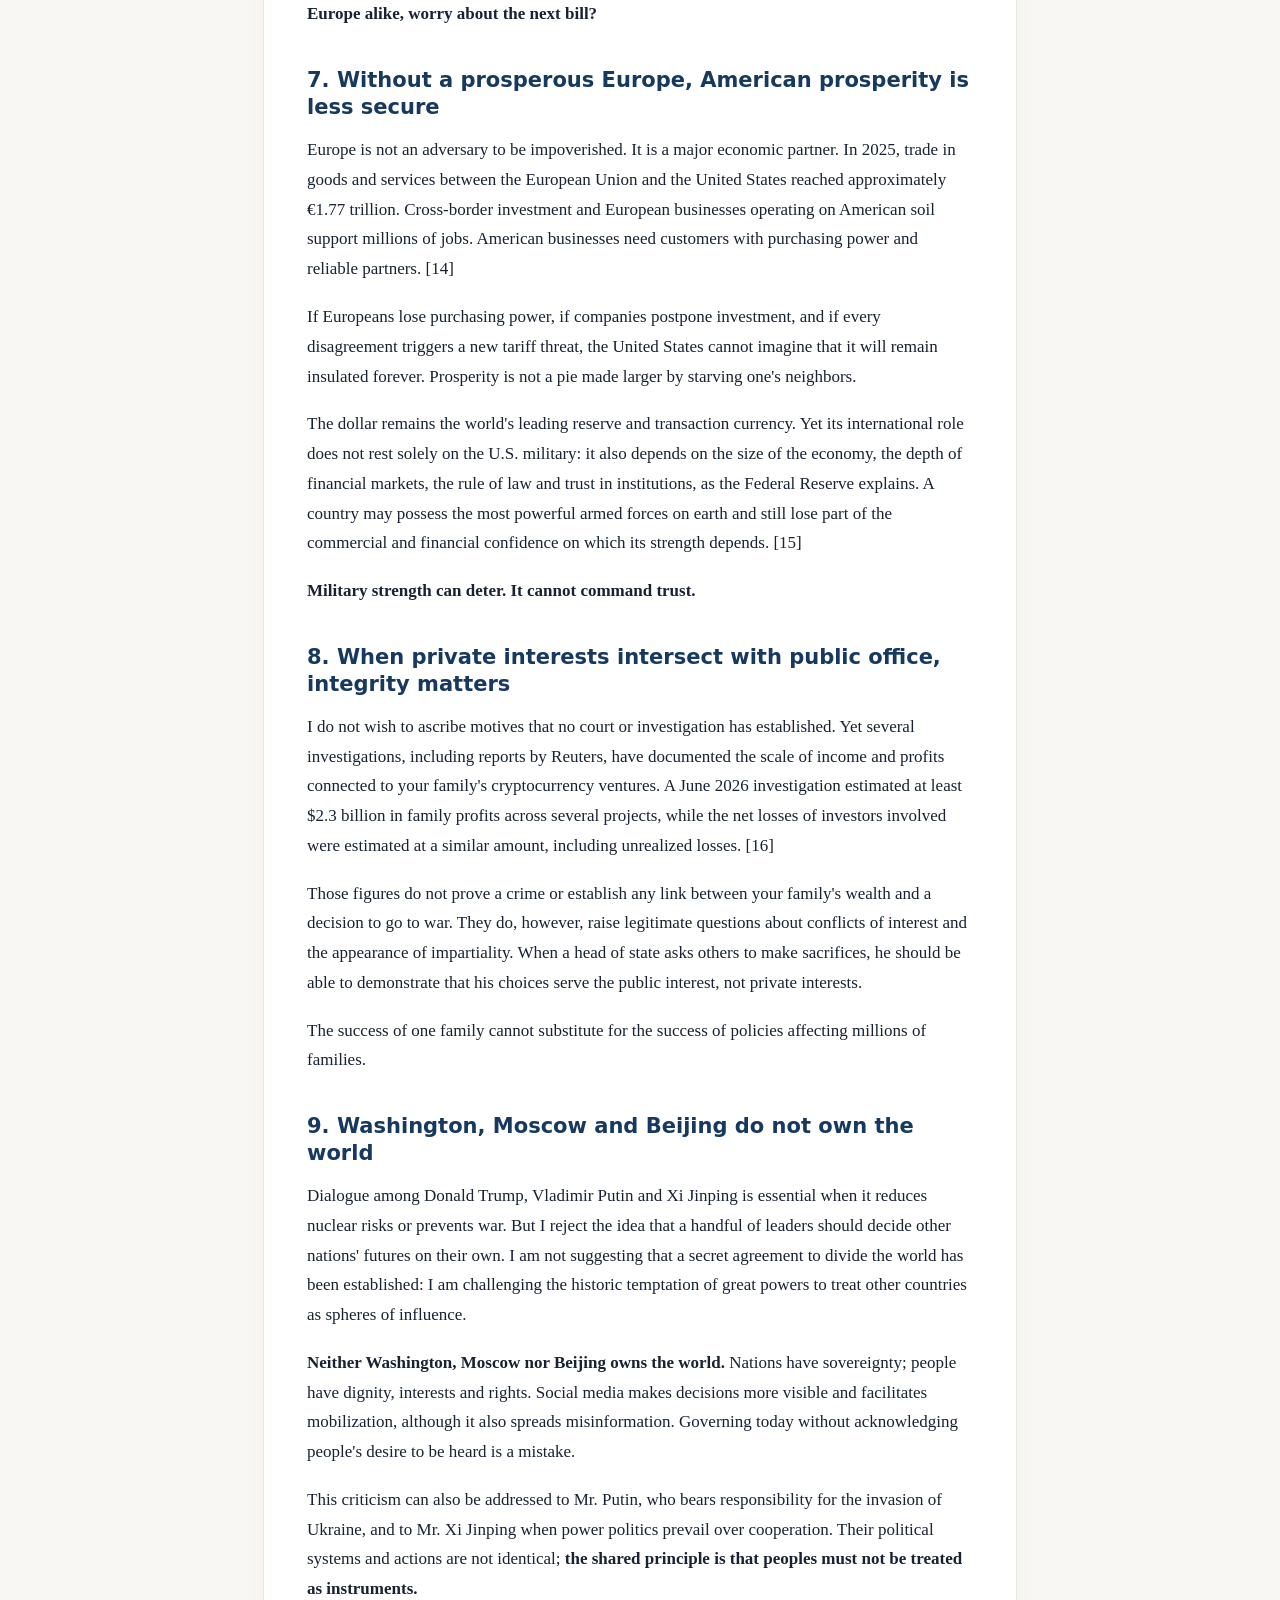
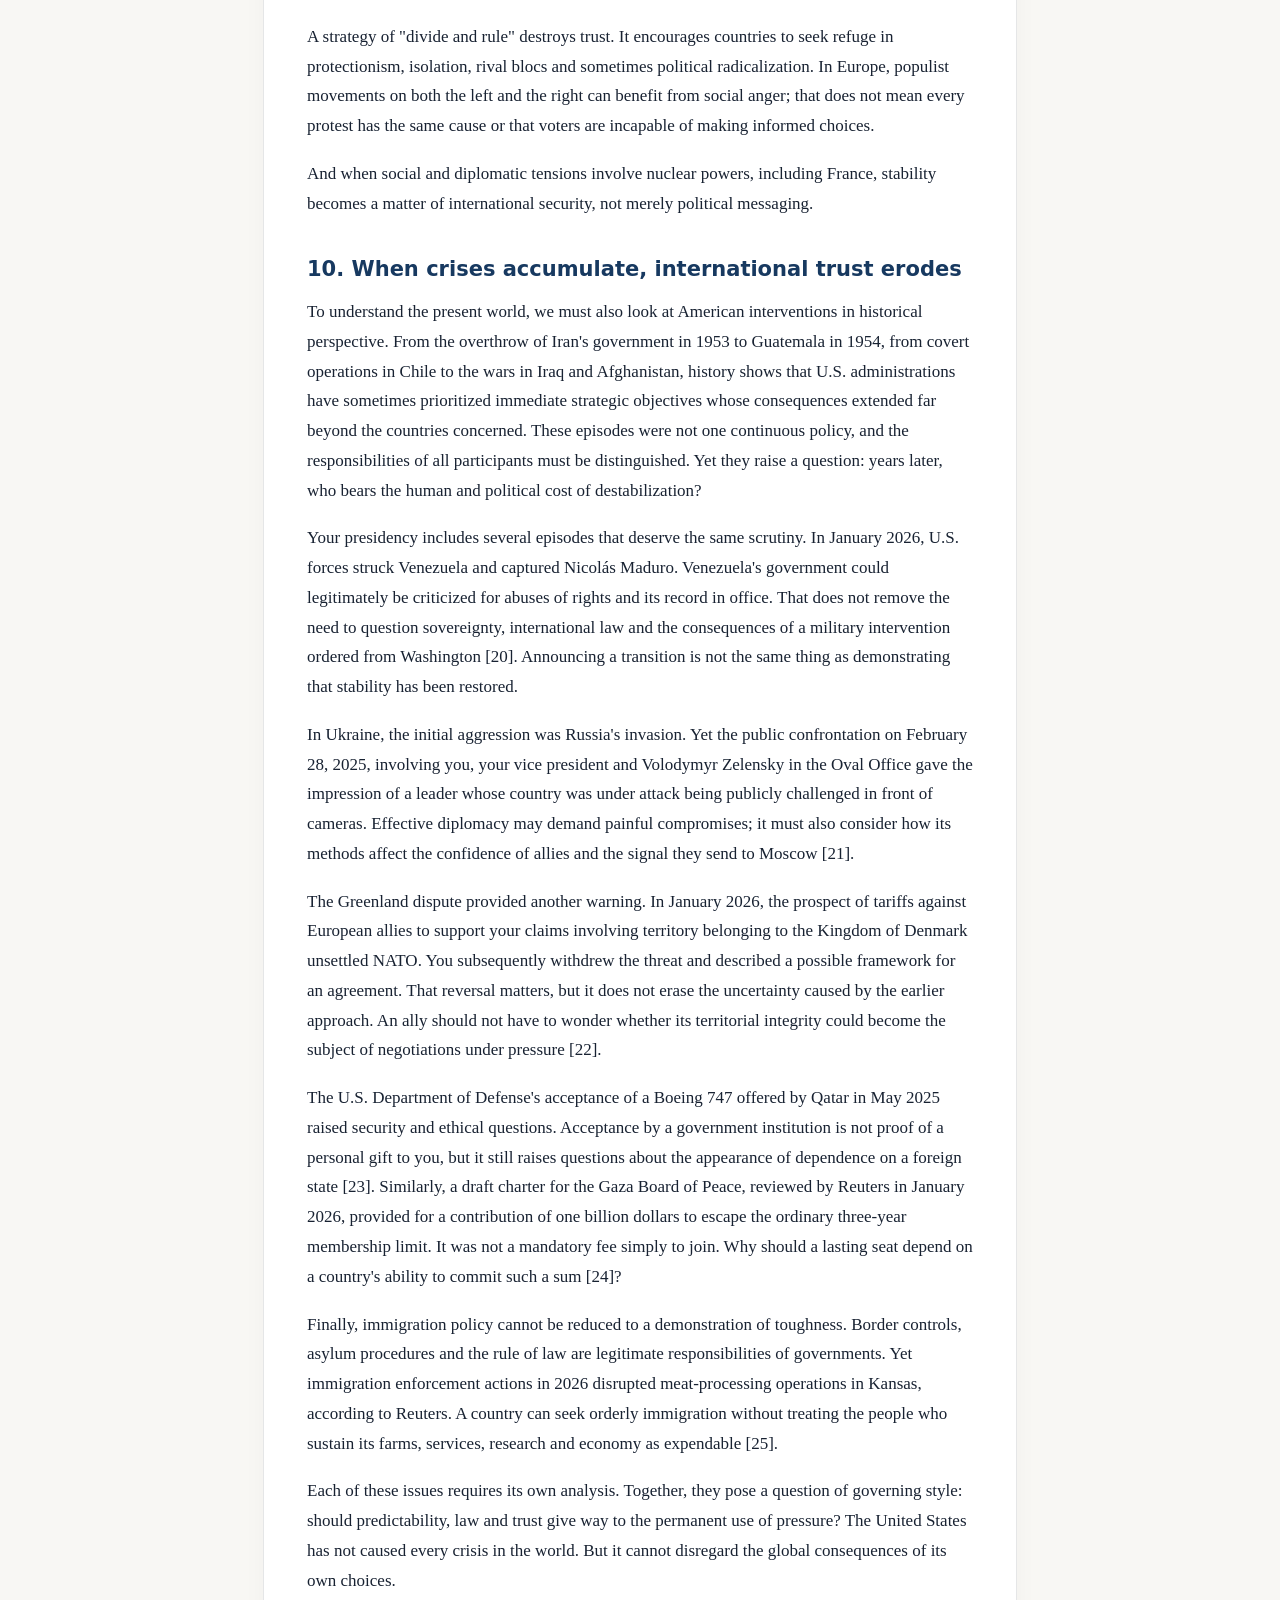
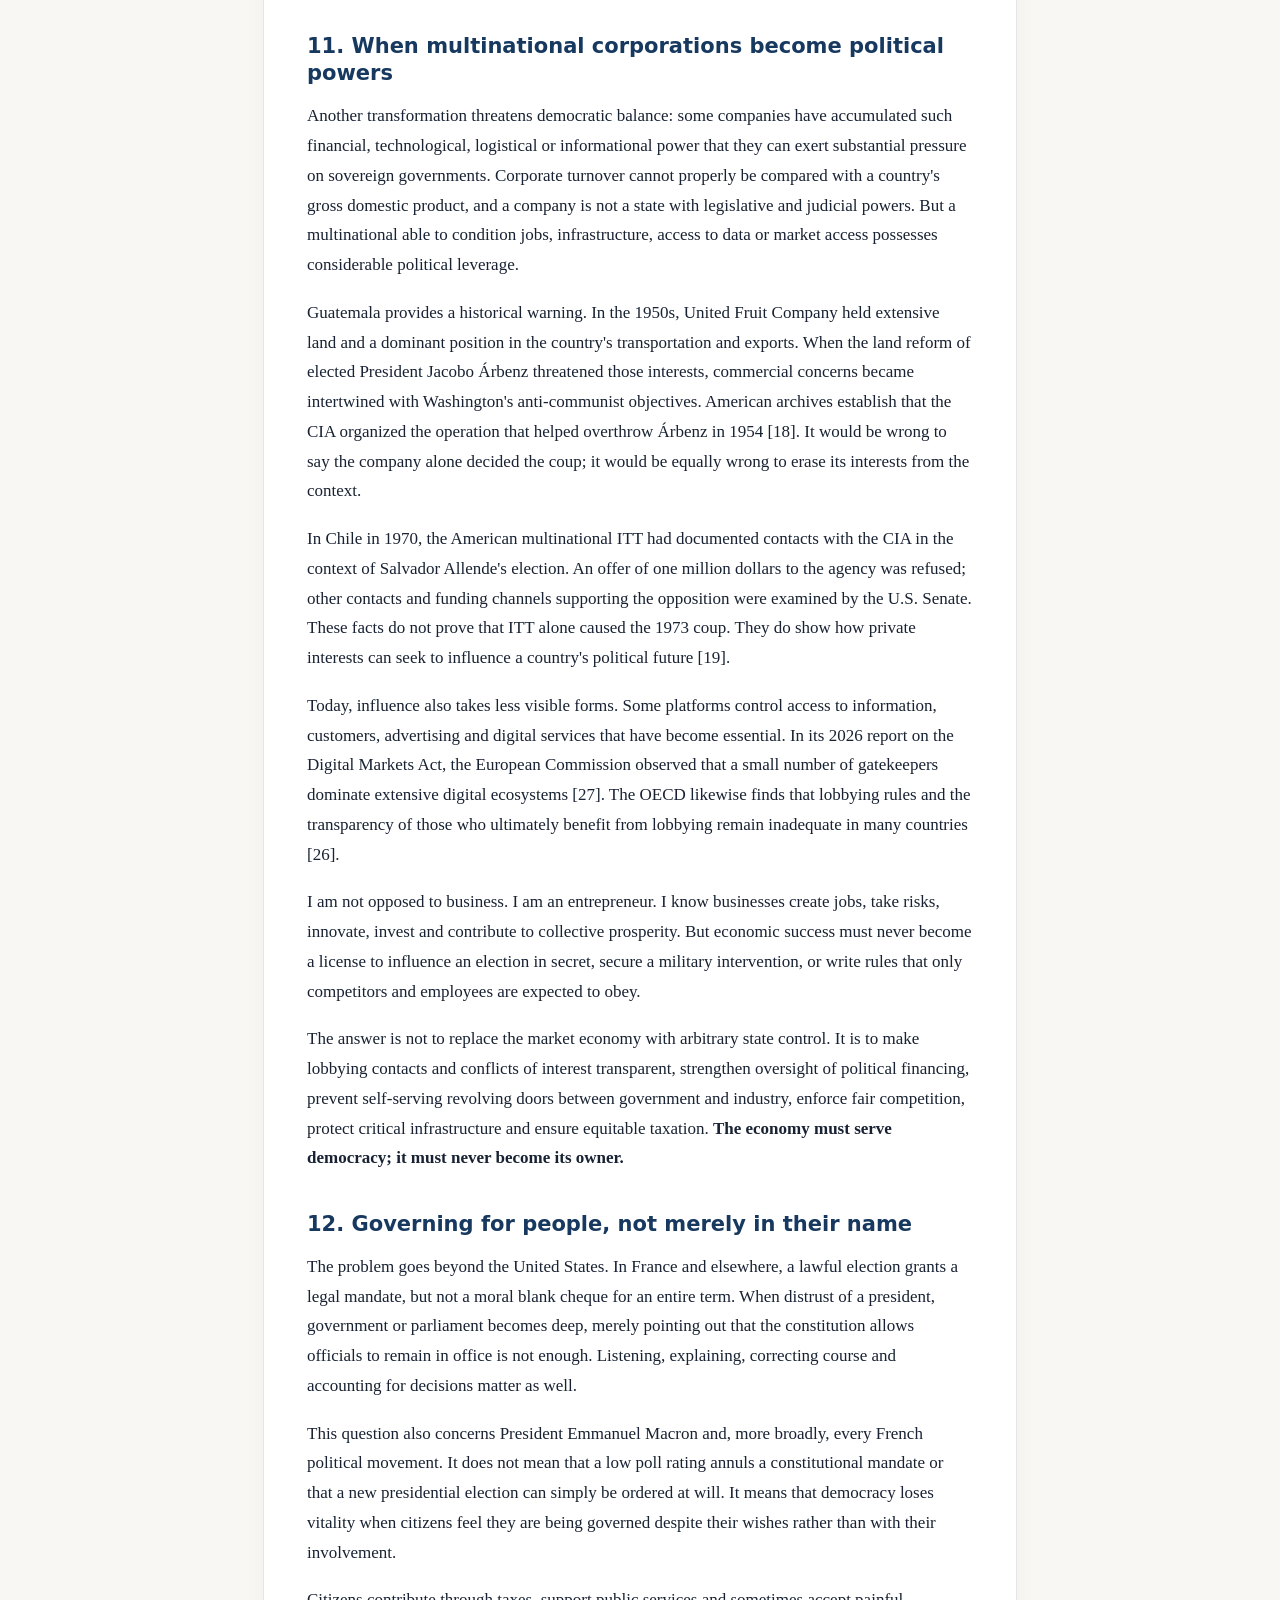
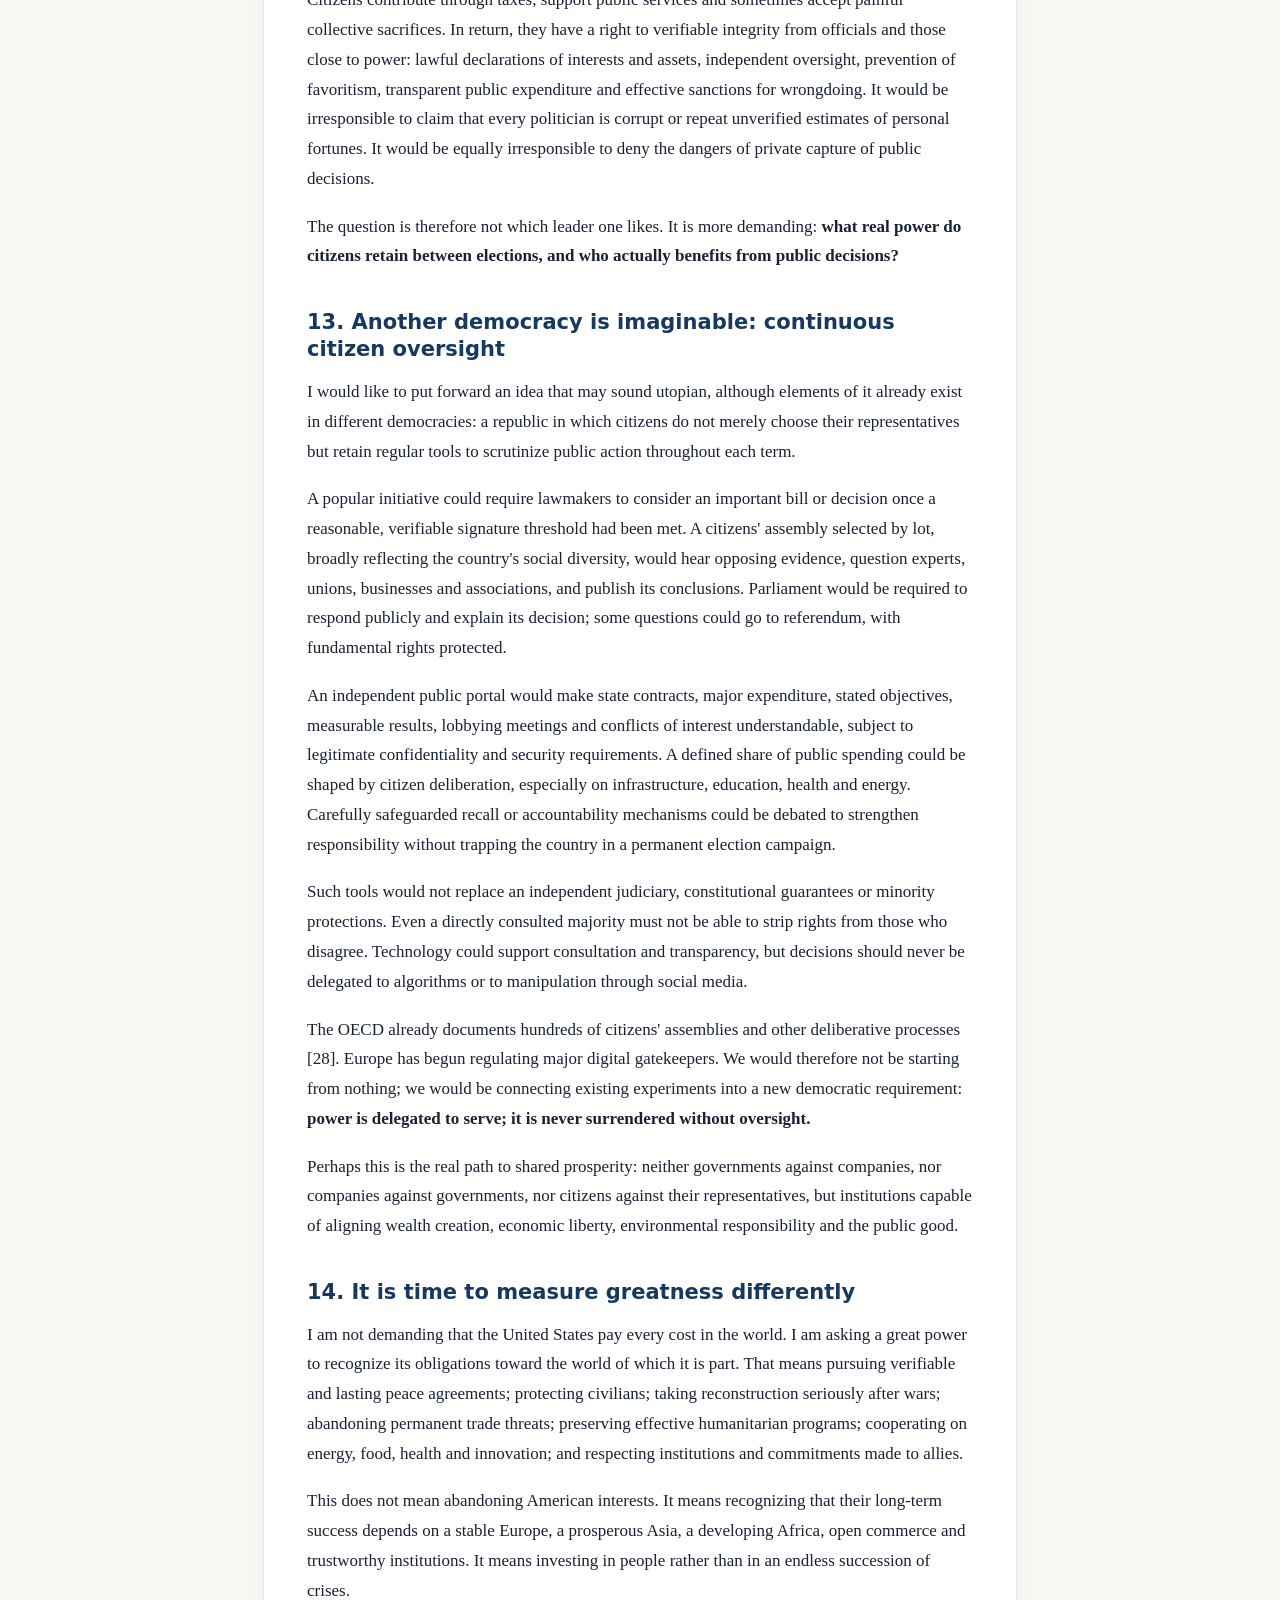
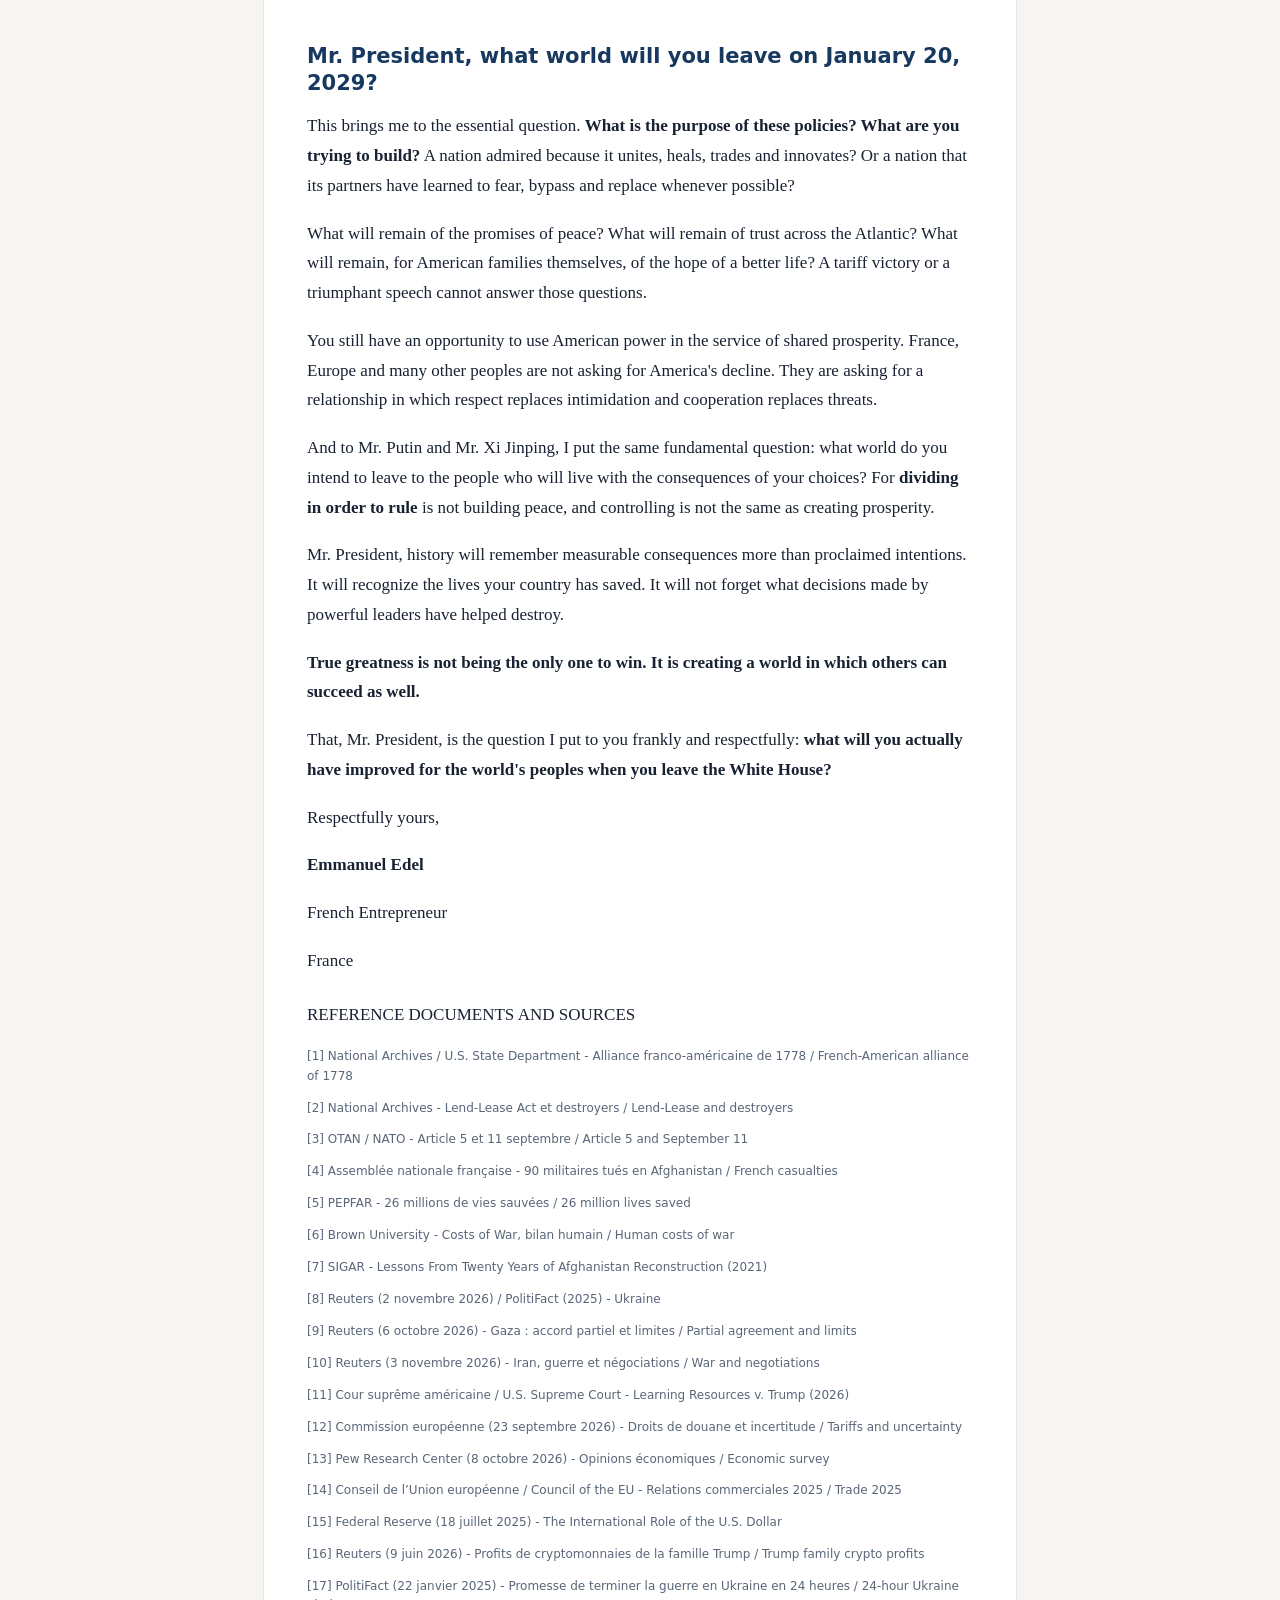
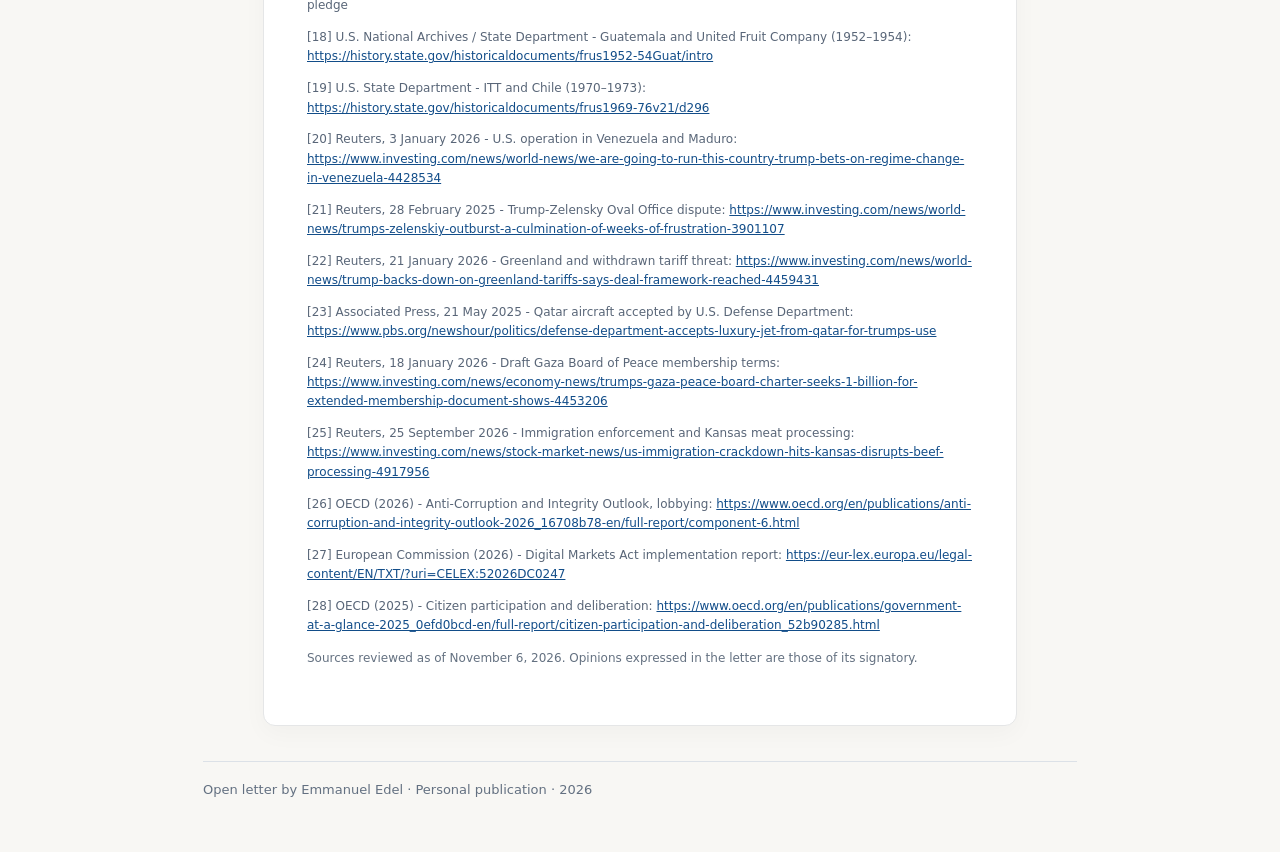
==== commit a08559be: "Restore automatic PDF download link on index.html" ====
--- a/index.html
+++ b/index.html
@@ -4,7 +4,7 @@
 <header><div class="date">France · November 6, 2026</div>
 <h1>Open Letter to Donald J. Trump</h1><p class="dek">What kind of world do you want to leave behind?</p>
 <div class="hero-panel"><p>What kind of world do we want to leave to future generations?</p></div>
-<div class="actions"><a class="btn" href="#section-1">Read the complete manifesto below</a><a class="btn alt" href="fr.html">Lire en français</a></div></header>
+<div class="actions"><a class="btn" href="manifesto-en.pdf" download>Download the manifesto (PDF)</a><a class="btn alt" href="fr.html">Lire en français</a></div></header>
 <p class="summary">Full open letter and supporting sources below. Personal views of the author; no affiliation with a political institution.</p>
 <div class="layout"><div></div><article>
 <p>Mr. President,</p><p>I am writing as a French citizen and business owner, not to lecture the American people, but to ask a question that business leaders, families and citizens in many countries have every right to ask: <strong>what is the purpose of a nation's power if it no longer contributes to the stability and prosperity of those around it?</strong></p><p>I do not confuse the United States, its people or its history with the decisions made by successive administrations. Your country has accomplished extraordinary things. It has also taken part in decisions with devastating consequences. Recognizing the former does not require us to forget the latter. And criticizing those decisions does not erase the courage of American soldiers or the generosity of millions of Americans.</p><p>This letter is an appeal to examine the whole record, assess the present, and consider the legacy you will leave in January 2029.</p><h2 id="section-1">1. America did not build its greatness alone</h2><p>Our shared history began long before the two world wars. On February 6, 1778, France and the American revolutionaries concluded a military alliance. Weapons, funding, troops and naval support: French assistance made a decisive contribution to American independence, particularly at Yorktown in 1781. The archives of your own country say so. [1]</p><p>With a touch of historical humor: without that help, Americans might still be drinking tea under the British Crown. The line may raise a smile, but the underlying fact deserves respect. <strong>The United States, too, has benefited from the solidarity of others.</strong></p><p>In 1914, war devastated Europe long before the United States entered the conflict in April 1917. In 1939, another war began in Europe; the United States did not enter militarily until December 1941. American participation then proved decisive, and American service members made enormous sacrifices. It would be false to suggest that either war had already been won when they entered. It would be equally incomplete to forget that, before joining the fighting, Washington was pursuing its own security, supply and national interests. Allied orders also supported American industrial production and employment.</p><p>In 1940, fifty American destroyers were transferred to Britain in exchange for ninety-nine-year leases on British bases. Lend-Lease, enacted in 1941, provided vital support to the Allies while explicitly serving the defense of the United States. Some postwar financial arrangements involved repayment; that does not mean every shipment was sold or billed. American aid was genuine, essential and strategic. [2]</p><p>Then came September 11, 2001. European allies did not tell the United States to face the attacks alone. For the first time in NATO's history, Article 5 was invoked following an attack on American territory. France took part in the mission in Afghanistan; ninety French service members lost their lives there. That, too, is what an alliance means: Europeans took risks and died alongside Americans. [3] [4]</p><p>The transatlantic alliance is therefore neither Europe's perpetual debt to America nor an American act of charity. It is a history of reciprocity, shared responsibilities and, at times, shared sacrifice.</p><h2 id="section-2">2. Yes, America has done a great deal of good. It deserves credit.</h2><p>Over the past thirty years, the American PEPFAR program, launched in 2003, has helped save approximately twenty-six million lives in the fight against HIV. Other American efforts have supported vaccination, research, food assistance, emergency relief and disease prevention. These results are not slogans: they have changed the lives of entire families. [5]</p><p>I want to acknowledge that generosity, along with the efforts of American taxpayers, health professionals, researchers, charities, diplomats and volunteers. This is the America many Europeans admire: a country able to mobilize immense resources to save lives, share knowledge and create opportunities.</p><p>But it would be inconsistent to celebrate those achievements while accepting wars, trade rivalries and short-term decisions that undermine the very conditions that made them possible. <strong>Humanitarian aid must not become a permanent consolation for the damage caused by international policies.</strong></p><h2 id="section-3">3. Failures deserve the same candor</h2><p>The interventions in Afghanistan and Iraq, counterterrorism operations and their aftermath have left a vast human and political toll. Brown University's Costs of War project estimates that, across several post-9/11 war zones, more than 940,000 people died directly from violence between 2001 and 2023, across all sides, while tens of millions were displaced. These deaths cannot simply be attributed to American forces alone; they illustrate the cost of conflicts in which Washington played a major role. [6]</p><p>After twenty years of intervention in Afghanistan, the Taliban's return in 2021 exposed the limits of trying to build a state through military force and reconstruction programs that were too often poorly designed or unsuited to local conditions. The American Special Inspector General for Afghanistan Reconstruction itself drew harsh lessons from the experience. [7]</p><p>A country that funds health programs while also contributing to destructive wars cannot ask the world to examine only one side of the ledger. It must also help repair, rebuild and prevent crises it has contributed to causing or worsening. Other belligerents bear responsibilities of their own.</p><p><strong>There is no mathematical equivalence between a life saved and a life lost. There is, however, a moral obligation of consistency and responsibility.</strong></p><h2 id="section-4">4. Promises of peace must be judged by results</h2><p>You promised to end the Russia-Ukraine war in twenty-four hours. In November 2026, the war that began with Russia's invasion of Ukraine is still not over. American diplomatic efforts are under way, and they deserve recognition; but they have not yet produced the result you promised. [8] [17]</p><p>In the Middle East, the first phase of your Gaza initiative led to a ceasefire in October 2025 and to the release of hostages and Palestinian prisoners and detainees. It would be unfair to overlook that achievement. Yet a year later, reconstruction, security and a political settlement remain largely unfinished, while violence continues. [9]</p><p>Regarding Iran, U.S. and Israeli strikes launched in February 2026 opened a regional conflict with grave consequences. Ceasefires and negotiations followed, but a durable settlement was still out of reach in early November. Energy markets and ordinary people have paid the price. The stated objective of security must be measured against actual outcomes. [10]</p><p>I do not pretend that any president can end every war with a single decision. But <strong>promising rapid peace creates a duty to be truthful</strong>: when wars continue, leaders must say so, explain why and reconsider methods that have not worked.</p><h2 id="section-5">5. A policy of pressure is not a plan for prosperity</h2><p>Tariffs wielded as punishments, public pressure on allies, threats of retaliation, uncertainty surrounding agreements: to me, this approach too often resembles a diplomacy of economic coercion.</p><p>Is that really the vision of global trade you wish to defend? Nations forced to yield for fear of losing access to the American market? Partners negotiating under threat rather than in trust?</p><p>I sometimes summarize that perception with a deliberately severe phrase: <strong>"strong against the weak, but weak against the strong."</strong> I offer it as a challenge to your method, not as a judgment on the American people. Is power most readily displayed against the partners most dependent on it? And what does it truly achieve when confronted with states capable of resisting?</p><p>In February 2026, the U.S. Supreme Court held that IEEPA did not confer the emergency tariff power you claimed. Checks and balances do exist, and they must be respected. A credible trade policy requires stable rules, democratic oversight and predictability. [11]</p><p>The European Commission finds that recent tariffs have so far caused limited direct damage to European exports, but have increased volatility and uncertainty, which weigh on investment. That is already a serious concern for any business deciding whether to hire or expand. [12]</p><h2 id="section-6">6. The cost of conflict reaches the family shopping basket</h2><p>Wars do not remain confined to military maps. Their effects are felt in the prices of fuel, gas, fertilizers, transport, raw materials and ultimately food. When energy prices rise, a business pays more to make deliveries; a family pays more to travel; and a farmer faces higher production costs. The shock moves through the economy.</p><p>Neither inflation nor European demonstrations have a single American cause: Russia's war against Ukraine, choices made by European governments, energy crises and structural factors also matter. But Washington cannot ignore the global effects of its own decisions. The Middle East conflict in 2026 demonstrated how quickly military escalation can disrupt energy prices. [10]</p><p>In October 2026, a Pew Research Center survey found that 65% of U.S. adults said your economic policies had made economic conditions worse; 74% were very concerned about energy prices and 73% about the price of food and consumer goods. These are measured perceptions, not proof that every American has become poorer. But they constitute a political and social warning. [13]</p><p><strong>What is the value of proclaiming national prosperity when so many citizens, in America and Europe alike, worry about the next bill?</strong></p><h2 id="section-7">7. Without a prosperous Europe, American prosperity is less secure</h2><p>Europe is not an adversary to be impoverished. It is a major economic partner. In 2025, trade in goods and services between the European Union and the United States reached approximately €1.77 trillion. Cross-border investment and European businesses operating on American soil support millions of jobs. American businesses need customers with purchasing power and reliable partners. [14]</p><p>If Europeans lose purchasing power, if companies postpone investment, and if every disagreement triggers a new tariff threat, the United States cannot imagine that it will remain insulated forever. Prosperity is not a pie made larger by starving one's neighbors.</p><p>The dollar remains the world's leading reserve and transaction currency. Yet its international role does not rest solely on the U.S. military: it also depends on the size of the economy, the depth of financial markets, the rule of law and trust in institutions, as the Federal Reserve explains. A country may possess the most powerful armed forces on earth and still lose part of the commercial and financial confidence on which its strength depends. [15]</p><p><strong>Military strength can deter. It cannot command trust.</strong></p><h2 id="section-8">8. When private interests intersect with public office, integrity matters</h2><p>I do not wish to ascribe motives that no court or investigation has established. Yet several investigations, including reports by Reuters, have documented the scale of income and profits connected to your family's cryptocurrency ventures. A June 2026 investigation estimated at least $2.3 billion in family profits across several projects, while the net losses of investors involved were estimated at a similar amount, including unrealized losses. [16]</p><p>Those figures do not prove a crime or establish any link between your family's wealth and a decision to go to war. They do, however, raise legitimate questions about conflicts of interest and the appearance of impartiality. When a head of state asks others to make sacrifices, he should be able to demonstrate that his choices serve the public interest, not private interests.</p><p>The success of one family cannot substitute for the success of policies affecting millions of families.</p><h2 id="section-9">9. Washington, Moscow and Beijing do not own the world</h2><p>Dialogue among Donald Trump, Vladimir Putin and Xi Jinping is essential when it reduces nuclear risks or prevents war. But I reject the idea that a handful of leaders should decide other nations' futures on their own. I am not suggesting that a secret agreement to divide the world has been established: I am challenging the historic temptation of great powers to treat other countries as spheres of influence.</p><p><strong>Neither Washington, Moscow nor Beijing owns the world.</strong> Nations have sovereignty; people have dignity, interests and rights. Social media makes decisions more visible and facilitates mobilization, although it also spreads misinformation. Governing today without acknowledging people's desire to be heard is a mistake.</p><p>This criticism can also be addressed to Mr. Putin, who bears responsibility for the invasion of Ukraine, and to Mr. Xi Jinping when power politics prevail over cooperation. Their political systems and actions are not identical; <strong>the shared principle is that peoples must not be treated as instruments.</strong></p><p>A strategy of "divide and rule" destroys trust. It encourages countries to seek refuge in protectionism, isolation, rival blocs and sometimes political radicalization. In Europe, populist movements on both the left and the right can benefit from social anger; that does not mean every protest has the same cause or that voters are incapable of making informed choices.</p><p>And when social and diplomatic tensions involve nuclear powers, including France, stability becomes a matter of international security, not merely political messaging.</p><h2 id="section-10">10. When crises accumulate, international trust erodes</h2><p>To understand the present world, we must also look at American interventions in historical perspective. From the overthrow of Iran's government in 1953 to Guatemala in 1954, from covert operations in Chile to the wars in Iraq and Afghanistan, history shows that U.S. administrations have sometimes prioritized immediate strategic objectives whose consequences extended far beyond the countries concerned. These episodes were not one continuous policy, and the responsibilities of all participants must be distinguished. Yet they raise a question: years later, who bears the human and political cost of destabilization?</p><p>Your presidency includes several episodes that deserve the same scrutiny. In January 2026, U.S. forces struck Venezuela and captured Nicolás Maduro. Venezuela's government could legitimately be criticized for abuses of rights and its record in office. That does not remove the need to question sovereignty, international law and the consequences of a military intervention ordered from Washington [20]. Announcing a transition is not the same thing as demonstrating that stability has been restored.</p><p>In Ukraine, the initial aggression was Russia's invasion. Yet the public confrontation on February 28, 2025, involving you, your vice president and Volodymyr Zelensky in the Oval Office gave the impression of a leader whose country was under attack being publicly challenged in front of cameras. Effective diplomacy may demand painful compromises; it must also consider how its methods affect the confidence of allies and the signal they send to Moscow [21].</p><p>The Greenland dispute provided another warning. In January 2026, the prospect of tariffs against European allies to support your claims involving territory belonging to the Kingdom of Denmark unsettled NATO. You subsequently withdrew the threat and described a possible framework for an agreement. That reversal matters, but it does not erase the uncertainty caused by the earlier approach. An ally should not have to wonder whether its territorial integrity could become the subject of negotiations under pressure [22].</p><p>The U.S. Department of Defense's acceptance of a Boeing 747 offered by Qatar in May 2025 raised security and ethical questions. Acceptance by a government institution is not proof of a personal gift to you, but it still raises questions about the appearance of dependence on a foreign state [23]. Similarly, a draft charter for the Gaza Board of Peace, reviewed by Reuters in January 2026, provided for a contribution of one billion dollars to escape the ordinary three-year membership limit. It was not a mandatory fee simply to join. Why should a lasting seat depend on a country's ability to commit such a sum [24]?</p><p>Finally, immigration policy cannot be reduced to a demonstration of toughness. Border controls, asylum procedures and the rule of law are legitimate responsibilities of governments. Yet immigration enforcement actions in 2026 disrupted meat-processing operations in Kansas, according to Reuters. A country can seek orderly immigration without treating the people who sustain its farms, services, research and economy as expendable [25].</p><p>Each of these issues requires its own analysis. Together, they pose a question of governing style: should predictability, law and trust give way to the permanent use of pressure? The United States has not caused every crisis in the world. But it cannot disregard the global consequences of its own choices.</p><h2 id="section-11">11. When multinational corporations become political powers</h2><p>Another transformation threatens democratic balance: some companies have accumulated such financial, technological, logistical or informational power that they can exert substantial pressure on sovereign governments. Corporate turnover cannot properly be compared with a country's gross domestic product, and a company is not a state with legislative and judicial powers. But a multinational able to condition jobs, infrastructure, access to data or market access possesses considerable political leverage.</p><p>Guatemala provides a historical warning. In the 1950s, United Fruit Company held extensive land and a dominant position in the country's transportation and exports. When the land reform of elected President Jacobo Árbenz threatened those interests, commercial concerns became intertwined with Washington's anti-communist objectives. American archives establish that the CIA organized the operation that helped overthrow Árbenz in 1954 [18]. It would be wrong to say the company alone decided the coup; it would be equally wrong to erase its interests from the context.</p><p>In Chile in 1970, the American multinational ITT had documented contacts with the CIA in the context of Salvador Allende's election. An offer of one million dollars to the agency was refused; other contacts and funding channels supporting the opposition were examined by the U.S. Senate. These facts do not prove that ITT alone caused the 1973 coup. They do show how private interests can seek to influence a country's political future [19].</p><p>Today, influence also takes less visible forms. Some platforms control access to information, customers, advertising and digital services that have become essential. In its 2026 report on the Digital Markets Act, the European Commission observed that a small number of gatekeepers dominate extensive digital ecosystems [27]. The OECD likewise finds that lobbying rules and the transparency of those who ultimately benefit from lobbying remain inadequate in many countries [26].</p><p>I am not opposed to business. I am an entrepreneur. I know businesses create jobs, take risks, innovate, invest and contribute to collective prosperity. But economic success must never become a license to influence an election in secret, secure a military intervention, or write rules that only competitors and employees are expected to obey.</p><p>The answer is not to replace the market economy with arbitrary state control. It is to make lobbying contacts and conflicts of interest transparent, strengthen oversight of political financing, prevent self-serving revolving doors between government and industry, enforce fair competition, protect critical infrastructure and ensure equitable taxation. <strong>The economy must serve democracy; it must never become its owner.</strong></p><h2 id="section-12">12. Governing for people, not merely in their name</h2><p>The problem goes beyond the United States. In France and elsewhere, a lawful election grants a legal mandate, but not a moral blank cheque for an entire term. When distrust of a president, government or parliament becomes deep, merely pointing out that the constitution allows officials to remain in office is not enough. Listening, explaining, correcting course and accounting for decisions matter as well.</p><p>This question also concerns President Emmanuel Macron and, more broadly, every French political movement. It does not mean that a low poll rating annuls a constitutional mandate or that a new presidential election can simply be ordered at will. It means that democracy loses vitality when citizens feel they are being governed despite their wishes rather than with their involvement.</p><p>Citizens contribute through taxes, support public services and sometimes accept painful collective sacrifices. In return, they have a right to verifiable integrity from officials and those close to power: lawful declarations of interests and assets, independent oversight, prevention of favoritism, transparent public expenditure and effective sanctions for wrongdoing. It would be irresponsible to claim that every politician is corrupt or repeat unverified estimates of personal fortunes. It would be equally irresponsible to deny the dangers of private capture of public decisions.</p><p>The question is therefore not which leader one likes. It is more demanding: <strong>what real power do citizens retain between elections, and who actually benefits from public decisions?</strong></p><h2 id="section-13">13. Another democracy is imaginable: continuous citizen oversight</h2><p>I would like to put forward an idea that may sound utopian, although elements of it already exist in different democracies: a republic in which citizens do not merely choose their representatives but retain regular tools to scrutinize public action throughout each term.</p><p>A popular initiative could require lawmakers to consider an important bill or decision once a reasonable, verifiable signature threshold had been met. A citizens' assembly selected by lot, broadly reflecting the country's social diversity, would hear opposing evidence, question experts, unions, businesses and associations, and publish its conclusions. Parliament would be required to respond publicly and explain its decision; some questions could go to referendum, with fundamental rights protected.</p><p>An independent public portal would make state contracts, major expenditure, stated objectives, measurable results, lobbying meetings and conflicts of interest understandable, subject to legitimate confidentiality and security requirements. A defined share of public spending could be shaped by citizen deliberation, especially on infrastructure, education, health and energy. Carefully safeguarded recall or accountability mechanisms could be debated to strengthen responsibility without trapping the country in a permanent election campaign.</p><p>Such tools would not replace an independent judiciary, constitutional guarantees or minority protections. Even a directly consulted majority must not be able to strip rights from those who disagree. Technology could support consultation and transparency, but decisions should never be delegated to algorithms or to manipulation through social media.</p><p>The OECD already documents hundreds of citizens' assemblies and other deliberative processes [28]. Europe has begun regulating major digital gatekeepers. We would therefore not be starting from nothing; we would be connecting existing experiments into a new democratic requirement: <strong>power is delegated to serve; it is never surrendered without oversight.</strong></p><p>Perhaps this is the real path to shared prosperity: neither governments against companies, nor companies against governments, nor citizens against their representatives, but institutions capable of aligning wealth creation, economic liberty, environmental responsibility and the public good.</p><h2 id="section-14">14. It is time to measure greatness differently</h2><p>I am not demanding that the United States pay every cost in the world. I am asking a great power to recognize its obligations toward the world of which it is part. That means pursuing verifiable and lasting peace agreements; protecting civilians; taking reconstruction seriously after wars; abandoning permanent trade threats; preserving effective humanitarian programs; cooperating on energy, food, health and innovation; and respecting institutions and commitments made to allies.</p><p>This does not mean abandoning American interests. It means recognizing that their long-term success depends on a stable Europe, a prosperous Asia, a developing Africa, open commerce and trustworthy institutions. It means investing in people rather than in an endless succession of crises.</p><h2 id="section-15">Mr. President, what world will you leave on January 20, 2029?</h2><p>This brings me to the essential question. <strong>What is the purpose of these policies? What are you trying to build?</strong> A nation admired because it unites, heals, trades and innovates? Or a nation that its partners have learned to fear, bypass and replace whenever possible?</p><p>What will remain of the promises of peace? What will remain of trust across the Atlantic? What will remain, for American families themselves, of the hope of a better life? A tariff victory or a triumphant speech cannot answer those questions.</p><p>You still have an opportunity to use American power in the service of shared prosperity. France, Europe and many other peoples are not asking for America's decline. They are asking for a relationship in which respect replaces intimidation and cooperation replaces threats.</p><p>And to Mr. Putin and Mr. Xi Jinping, I put the same fundamental question: what world do you intend to leave to the people who will live with the consequences of your choices? For <strong>dividing in order to rule</strong> is not building peace, and controlling is not the same as creating prosperity.</p><p>Mr. President, history will remember measurable consequences more than proclaimed intentions. It will recognize the lives your country has saved. It will not forget what decisions made by powerful leaders have helped destroy.</p><p><strong>True greatness is not being the only one to win. It is creating a world in which others can succeed as well.</strong></p><p>That, Mr. President, is the question I put to you frankly and respectfully: <strong>what will you actually have improved for the world's peoples when you leave the White House?</strong></p><p>Respectfully yours,</p><p><strong>Emmanuel Edel</strong></p><p>French Entrepreneur</p><p>France</p><p class="signed">REFERENCE DOCUMENTS AND SOURCES</p><p class="source">[1] National Archives / U.S. State Department - Alliance franco-américaine de 1778 / French-American alliance of 1778</p><p class="source">[2] National Archives - Lend-Lease Act et destroyers / Lend-Lease and destroyers</p><p class="source">[3] OTAN / NATO - Article 5 et 11 septembre / Article 5 and September 11</p><p class="source">[4] Assemblée nationale française - 90 militaires tués en Afghanistan / French casualties</p><p class="source">[5] PEPFAR - 26 millions de vies sauvées / 26 million lives saved</p><p class="source">[6] Brown University - Costs of War, bilan humain / Human costs of war</p><p class="source">[7] SIGAR - Lessons From Twenty Years of Afghanistan Reconstruction (2021)</p><p class="source">[8] Reuters (2 novembre 2026) / PolitiFact (2025) - Ukraine</p><p class="source">[9] Reuters (6 octobre 2026) - Gaza : accord partiel et limites / Partial agreement and limits</p><p class="source">[10] Reuters (3 novembre 2026) - Iran, guerre et négociations / War and negotiations</p><p class="source">[11] Cour suprême américaine / U.S. Supreme Court - Learning Resources v. Trump (2026)</p><p class="source">[12] Commission européenne (23 septembre 2026) - Droits de douane et incertitude / Tariffs and uncertainty</p><p class="source">[13] Pew Research Center (8 octobre 2026) - Opinions économiques / Economic survey</p><p class="source">[14] Conseil de l’Union européenne / Council of the EU - Relations commerciales 2025 / Trade 2025</p><p class="source">[15] Federal Reserve (18 juillet 2025) - The International Role of the U.S. Dollar</p><p class="source">[16] Reuters (9 juin 2026) - Profits de cryptomonnaies de la famille Trump / Trump family crypto profits</p><p class="source">[17] PolitiFact (22 janvier 2025) - Promesse de terminer la guerre en Ukraine en 24 heures / 24-hour Ukraine pledge</p><p class="source">[18] U.S. National Archives / State Department - Guatemala and United Fruit Company (1952–1954): <a href="https://history.state.gov/historicaldocuments/frus1952-54Guat/intro" rel="noopener noreferrer" target="_blank">https://history.state.gov/historicaldocuments/frus1952-54Guat/intro</a></p><p class="source">[19] U.S. State Department - ITT and Chile (1970–1973): <a href="https://history.state.gov/historicaldocuments/frus1969-76v21/d296" rel="noopener noreferrer" target="_blank">https://history.state.gov/historicaldocuments/frus1969-76v21/d296</a></p><p class="source">[20] Reuters, 3 January 2026 - U.S. operation in Venezuela and Maduro: <a href="https://www.investing.com/news/world-news/we-are-going-to-run-this-country-trump-bets-on-regime-change-in-venezuela-4428534" rel="noopener noreferrer" target="_blank">https://www.investing.com/news/world-news/we-are-going-to-run-this-country-trump-bets-on-regime-change-in-venezuela-4428534</a></p><p class="source">[21] Reuters, 28 February 2025 - Trump-Zelensky Oval Office dispute: <a href="https://www.investing.com/news/world-news/trumps-zelenskiy-outburst-a-culmination-of-weeks-of-frustration-3901107" rel="noopener noreferrer" target="_blank">https://www.investing.com/news/world-news/trumps-zelenskiy-outburst-a-culmination-of-weeks-of-frustration-3901107</a></p><p class="source">[22] Reuters, 21 January 2026 - Greenland and withdrawn tariff threat: <a href="https://www.investing.com/news/world-news/trump-backs-down-on-greenland-tariffs-says-deal-framework-reached-4459431" rel="noopener noreferrer" target="_blank">https://www.investing.com/news/world-news/trump-backs-down-on-greenland-tariffs-says-deal-framework-reached-4459431</a></p><p class="source">[23] Associated Press, 21 May 2025 - Qatar aircraft accepted by U.S. Defense Department: <a href="https://www.pbs.org/newshour/politics/defense-department-accepts-luxury-jet-from-qatar-for-trumps-use" rel="noopener noreferrer" target="_blank">https://www.pbs.org/newshour/politics/defense-department-accepts-luxury-jet-from-qatar-for-trumps-use</a></p><p class="source">[24] Reuters, 18 January 2026 - Draft Gaza Board of Peace membership terms: <a href="https://www.investing.com/news/economy-news/trumps-gaza-peace-board-charter-seeks-1-billion-for-extended-membership-document-shows-4453206" rel="noopener noreferrer" target="_blank">https://www.investing.com/news/economy-news/trumps-gaza-peace-board-charter-seeks-1-billion-for-extended-membership-document-shows-4453206</a></p><p class="source">[25] Reuters, 25 September 2026 - Immigration enforcement and Kansas meat processing: <a href="https://www.investing.com/news/stock-market-news/us-immigration-crackdown-hits-kansas-disrupts-beef-processing-4917956" rel="noopener noreferrer" target="_blank">https://www.investing.com/news/stock-market-news/us-immigration-crackdown-hits-kansas-disrupts-beef-processing-4917956</a></p><p class="source">[26] OECD (2026) - Anti-Corruption and Integrity Outlook, lobbying: <a href="https://www.oecd.org/en/publications/anti-corruption-and-integrity-outlook-2026_16708b78-en/full-report/component-6.html" rel="noopener noreferrer" target="_blank">https://www.oecd.org/en/publications/anti-corruption-and-integrity-outlook-2026_16708b78-en/full-report/component-6.html</a></p><p class="source">[27] European Commission (2026) - Digital Markets Act implementation report: <a href="https://eur-lex.europa.eu/legal-content/EN/TXT/?uri=CELEX:52026DC0247" rel="noopener noreferrer" target="_blank">https://eur-lex.europa.eu/legal-content/EN/TXT/?uri=CELEX:52026DC0247</a></p><p class="source">[28] OECD (2025) - Citizen participation and deliberation: <a href="https://www.oecd.org/en/publications/government-at-a-glance-2025_0efd0bcd-en/full-report/citizen-participation-and-deliberation_52b90285.html" rel="noopener noreferrer" target="_blank">https://www.oecd.org/en/publications/government-at-a-glance-2025_0efd0bcd-en/full-report/citizen-participation-and-deliberation_52b90285.html</a></p><p class="disclaimer">Sources reviewed as of November 6, 2026. Opinions expressed in the letter are those of its signatory.</p>
